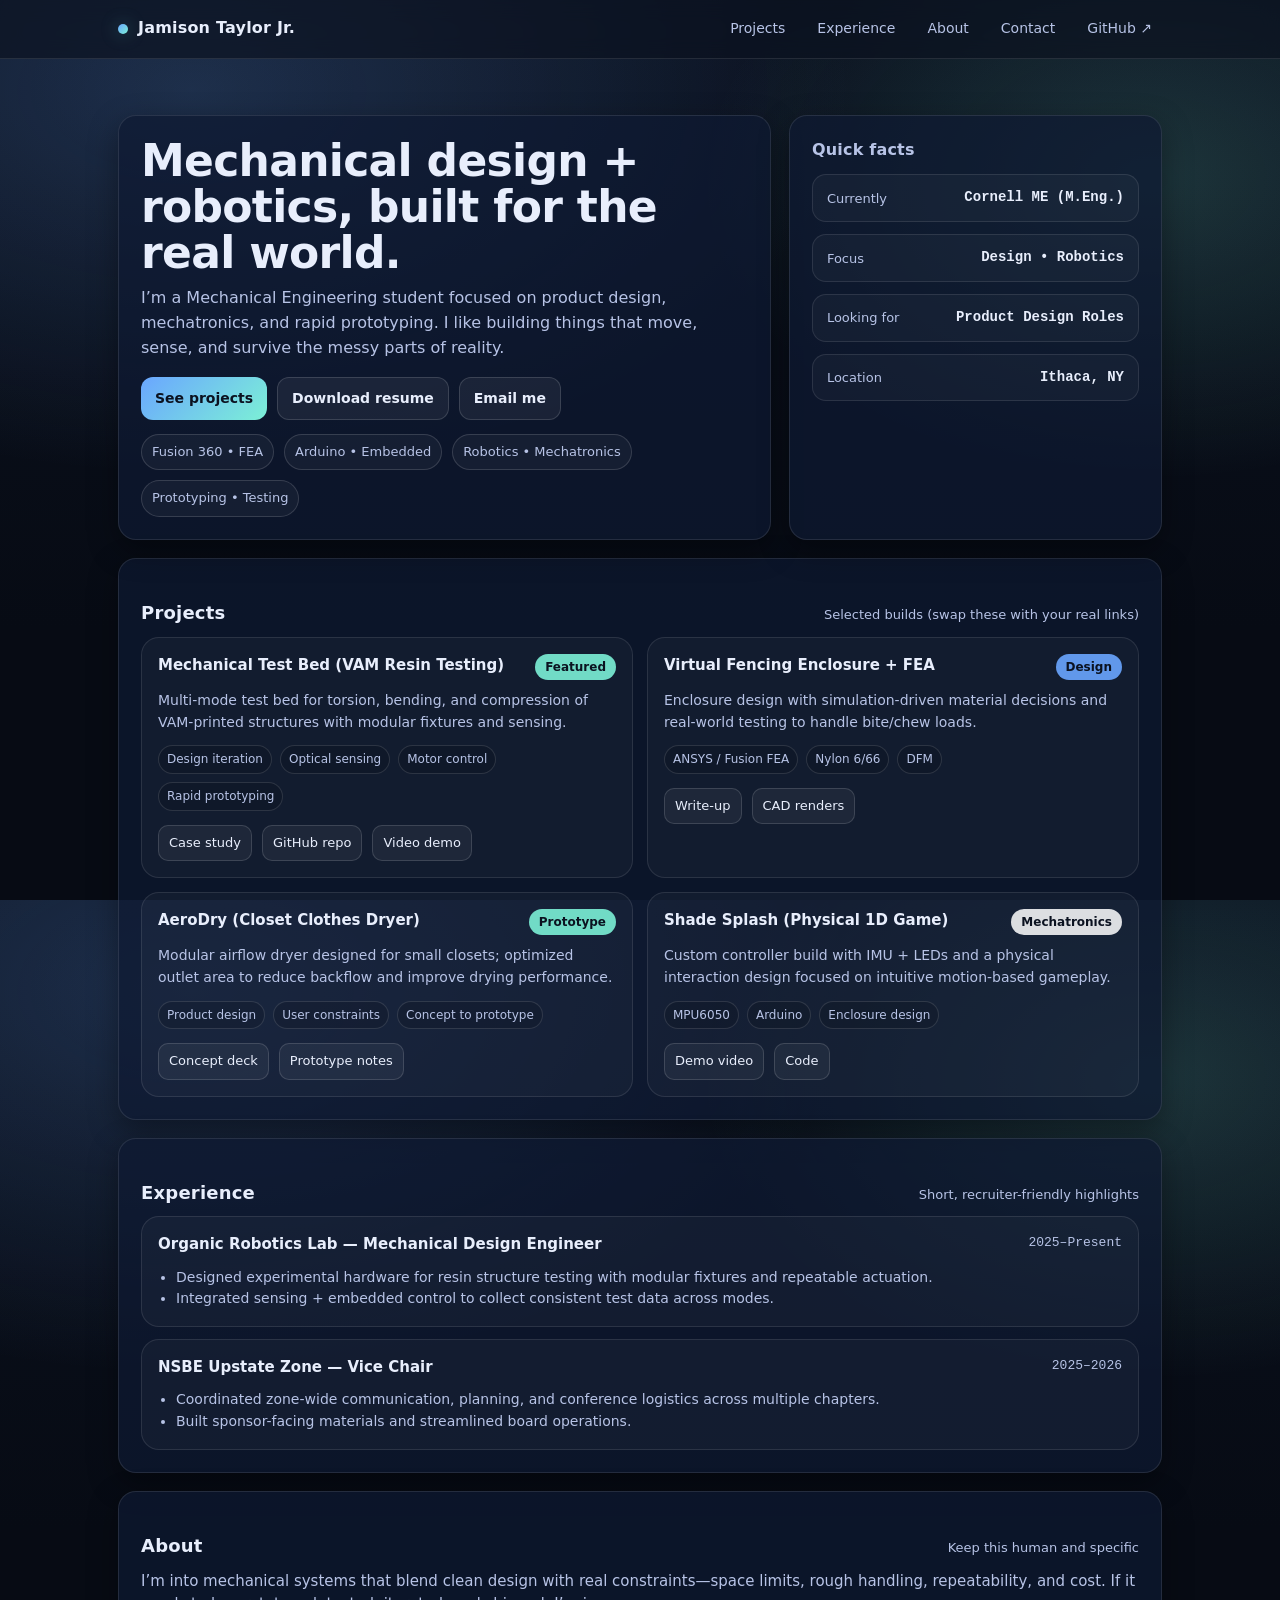
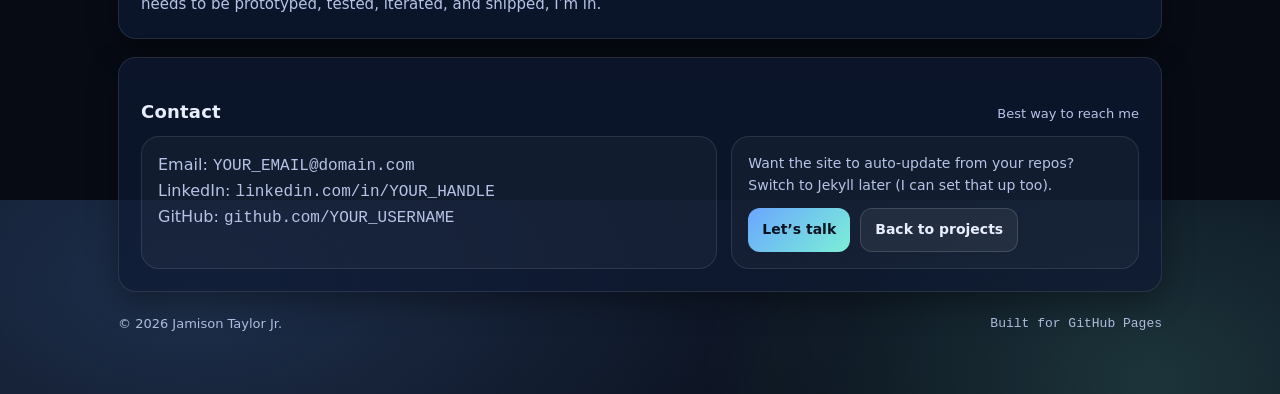
==== index.html @ b6be23b7 "Example Webpage" ====
<!doctype html>
<html lang="en">
<head>
  <meta charset="utf-8" />
  <meta name="viewport" content="width=device-width,initial-scale=1" />
  <meta name="description" content="Jamison Taylor Jr. — Mechanical Design, Robotics, Product Development" />
  <title>Jamison Taylor Jr. | Portfolio</title>

  <style>
    :root{
      --bg: #0b1220;
      --panel: #0f1a33;
      --text: #e8eefc;
      --muted: #b7c3e6;
      --line: rgba(255,255,255,.10);
      --accent: #6aa6ff;
      --accent2: #7cf0d6;
      --shadow: 0 10px 30px rgba(0,0,0,.35);
      --radius: 18px;
      --max: 1080px;
      --mono: ui-monospace, SFMono-Regular, Menlo, Monaco, Consolas, "Liberation Mono", monospace;
      --sans: ui-sans-serif, system-ui, -apple-system, Segoe UI, Roboto, Helvetica, Arial, "Apple Color Emoji","Segoe UI Emoji";
    }

    *{ box-sizing: border-box; }
    html,body{ height:100%; }
    body{
      margin:0;
      font-family: var(--sans);
      background:
        radial-gradient(1200px 700px at 15% 10%, rgba(106,166,255,.20), transparent 55%),
        radial-gradient(900px 600px at 90% 20%, rgba(124,240,214,.16), transparent 50%),
        linear-gradient(180deg, var(--bg), #070b14 70%);
      color: var(--text);
      line-height: 1.55;
    }

    a{ color: inherit; text-decoration: none; }
    a:hover{ color: var(--accent2); }

    .wrap{ max-width: var(--max); margin: 0 auto; padding: 28px 18px 60px; }

    /* Top nav */
    .nav{
      position: sticky; top: 0;
      backdrop-filter: blur(10px);
      background: rgba(11,18,32,.65);
      border-bottom: 1px solid var(--line);
      z-index: 10;
    }
    .nav-inner{
      max-width: var(--max);
      margin: 0 auto;
      padding: 12px 18px;
      display:flex;
      align-items:center;
      justify-content:space-between;
      gap: 14px;
    }
    .brand{
      display:flex; align-items:center; gap:10px;
      font-weight: 700;
      letter-spacing: .2px;
    }
    .dot{
      width:10px; height:10px; border-radius: 999px;
      background: linear-gradient(135deg, var(--accent), var(--accent2));
      box-shadow: 0 0 18px rgba(122,240,214,.35);
    }
    .links{
      display:flex; flex-wrap:wrap; gap: 12px;
      font-size: 14px;
      color: var(--muted);
    }
    .links a{ padding: 6px 10px; border-radius: 999px; }
    .links a:hover{ background: rgba(255,255,255,.06); }

    /* Hero */
    .hero{
      margin-top: 28px;
      display:grid;
      grid-template-columns: 1.4fr .8fr;
      gap: 18px;
      align-items: stretch;
    }
    @media (max-width: 900px){
      .hero{ grid-template-columns: 1fr; }
    }

    .card{
      background: rgba(15,26,51,.72);
      border: 1px solid var(--line);
      border-radius: var(--radius);
      box-shadow: var(--shadow);
      padding: 22px;
    }

    .headline{
      font-size: 44px;
      line-height: 1.05;
      margin: 0 0 10px;
      letter-spacing: -0.7px;
    }
    @media (max-width: 520px){
      .headline{ font-size: 36px; }
    }
    .sub{
      margin: 0 0 16px;
      color: var(--muted);
      font-size: 16px;
      max-width: 70ch;
    }
    .pill-row{
      display:flex; flex-wrap:wrap; gap: 10px;
      margin-top: 14px;
    }
    .pill{
      font-size: 13px;
      color: var(--muted);
      border: 1px solid rgba(255,255,255,.14);
      background: rgba(255,255,255,.04);
      padding: 7px 10px;
      border-radius: 999px;
    }
    .cta{
      display:flex; flex-wrap:wrap; gap: 10px;
      margin-top: 16px;
    }
    .btn{
      display:inline-flex; align-items:center; justify-content:center;
      gap: 10px;
      padding: 10px 14px;
      border-radius: 12px;
      border: 1px solid rgba(255,255,255,.14);
      background: rgba(255,255,255,.06);
      color: var(--text);
      font-weight: 600;
      font-size: 14px;
      transition: transform .12s ease, background .12s ease;
    }
    .btn:hover{ transform: translateY(-1px); background: rgba(255,255,255,.10); }
    .btn.primary{
      border: none;
      background: linear-gradient(135deg, var(--accent), var(--accent2));
      color: #0b1220;
    }
    .btn.primary:hover{ filter: brightness(1.02); }

    .mini{
      display:flex; flex-direction:column; gap: 12px;
    }
    .mini h3{
      margin:0;
      font-size: 16px;
      color: var(--muted);
      font-weight: 700;
      letter-spacing: .2px;
    }
    .stat{
      display:flex; justify-content:space-between; align-items:flex-end;
      padding: 12px 14px;
      border-radius: 14px;
      border: 1px solid var(--line);
      background: rgba(255,255,255,.03);
    }
    .stat .k{ color: var(--muted); font-size: 13px; }
    .stat .v{ font-family: var(--mono); font-weight: 700; font-size: 14px; }

    /* Sections */
    section{ margin-top: 18px; }
    .section-title{
      display:flex; align-items:baseline; justify-content:space-between; gap: 12px;
      margin: 18px 0 10px;
    }
    .section-title h2{
      margin:0;
      font-size: 18px;
      letter-spacing: .2px;
    }
    .section-title p{
      margin:0;
      color: var(--muted);
      font-size: 13px;
    }

    /* Project grid */
    .grid{
      display:grid;
      grid-template-columns: repeat(12, 1fr);
      gap: 14px;
    }
    .proj{ grid-column: span 6; }
    @media (max-width: 900px){ .proj{ grid-column: span 12; } }

    .proj .top{
      display:flex; justify-content:space-between; gap: 10px;
      align-items:flex-start;
    }
    .proj h3{ margin: 0; font-size: 16px; }
    .badge{
      font-size: 12px;
      color: #0b1220;
      background: rgba(124,240,214,.9);
      padding: 4px 10px;
      border-radius: 999px;
      font-weight: 700;
      white-space: nowrap;
    }
    .proj p{
      margin: 10px 0 0;
      color: var(--muted);
      font-size: 14px;
    }
    .meta{
      display:flex; flex-wrap:wrap; gap: 8px;
      margin-top: 12px;
    }
    .tag{
      font-size: 12px;
      color: var(--muted);
      border: 1px solid rgba(255,255,255,.12);
      padding: 4px 8px;
      border-radius: 999px;
      background: rgba(0,0,0,.12);
    }
    .proj .actions{
      margin-top: 14px;
      display:flex; gap: 10px; flex-wrap:wrap;
    }
    .proj .actions a{
      font-size: 13px;
      color: var(--text);
      padding: 7px 10px;
      border-radius: 10px;
      border: 1px solid rgba(255,255,255,.14);
      background: rgba(255,255,255,.05);
    }
    .proj .actions a:hover{ background: rgba(255,255,255,.10); }

    /* Experience */
    .timeline{
      display:flex; flex-direction:column; gap: 12px;
    }
    .item{
      border: 1px solid var(--line);
      background: rgba(255,255,255,.03);
      border-radius: var(--radius);
      padding: 16px;
    }
    .item .row{
      display:flex; justify-content:space-between; gap: 12px;
      flex-wrap:wrap;
    }
    .item h3{ margin:0; font-size: 15px; }
    .item .when{ color: var(--muted); font-size: 13px; font-family: var(--mono); }
    .item ul{
      margin: 10px 0 0;
      padding-left: 18px;
      color: var(--muted);
      font-size: 14px;
    }

    /* Footer */
    footer{
      margin-top: 22px;
      color: var(--muted);
      font-size: 13px;
      display:flex; justify-content:space-between; gap: 12px; flex-wrap:wrap;
      opacity: .95;
    }
    .mono{ font-family: var(--mono); }
  </style>
</head>

<body>
  <div class="nav">
    <div class="nav-inner">
      <div class="brand">
        <span class="dot" aria-hidden="true"></span>
        <span>Jamison Taylor Jr.</span>
      </div>

      <div class="links">
        <a href="#projects">Projects</a>
        <a href="#experience">Experience</a>
        <a href="#about">About</a>
        <a href="#contact">Contact</a>
        <a href="https://github.com/YOUR_USERNAME" target="_blank" rel="noreferrer">GitHub ↗</a>
      </div>
    </div>
  </div>

  <main class="wrap">
    <!-- HERO -->
    <div class="hero">
      <div class="card">
        <h1 class="headline">Mechanical design + robotics, built for the real world.</h1>
        <p class="sub">
          I’m a Mechanical Engineering student focused on product design, mechatronics, and rapid prototyping.
          I like building things that move, sense, and survive the messy parts of reality.
        </p>

        <div class="cta">
          <a class="btn primary" href="#projects">See projects</a>
          <a class="btn" href="assets/Jamison_Taylor_Resume.pdf">Download resume</a>
          <a class="btn" href="mailto:YOUR_EMAIL@domain.com">Email me</a>
        </div>

        <div class="pill-row">
          <span class="pill">Fusion 360 • FEA</span>
          <span class="pill">Arduino • Embedded</span>
          <span class="pill">Robotics • Mechatronics</span>
          <span class="pill">Prototyping • Testing</span>
        </div>
      </div>

      <aside class="card mini">
        <h3>Quick facts</h3>
        <div class="stat">
          <div class="k">Currently</div>
          <div class="v">Cornell ME (M.Eng.)</div>
        </div>
        <div class="stat">
          <div class="k">Focus</div>
          <div class="v">Design • Robotics</div>
        </div>
        <div class="stat">
          <div class="k">Looking for</div>
          <div class="v">Product Design Roles</div>
        </div>
        <div class="stat">
          <div class="k">Location</div>
          <div class="v">Ithaca, NY</div>
        </div>
      </aside>
    </div>

    <!-- PROJECTS -->
    <section id="projects" class="card">
      <div class="section-title">
        <h2>Projects</h2>
        <p>Selected builds (swap these with your real links)</p>
      </div>

      <div class="grid">
        <article class="item proj">
          <div class="top">
            <h3>Mechanical Test Bed (VAM Resin Testing)</h3>
            <span class="badge">Featured</span>
          </div>
          <p>
            Multi-mode test bed for torsion, bending, and compression of VAM-printed structures with modular fixtures and sensing.
          </p>
          <div class="meta">
            <span class="tag">Design iteration</span>
            <span class="tag">Optical sensing</span>
            <span class="tag">Motor control</span>
            <span class="tag">Rapid prototyping</span>
          </div>
          <div class="actions">
            <a href="#">Case study</a>
            <a href="#">GitHub repo</a>
            <a href="#">Video demo</a>
          </div>
        </article>

        <article class="item proj">
          <div class="top">
            <h3>Virtual Fencing Enclosure + FEA</h3>
            <span class="badge" style="background: rgba(106,166,255,.9);">Design</span>
          </div>
          <p>
            Enclosure design with simulation-driven material decisions and real-world testing to handle bite/chew loads.
          </p>
          <div class="meta">
            <span class="tag">ANSYS / Fusion FEA</span>
            <span class="tag">Nylon 6/66</span>
            <span class="tag">DFM</span>
          </div>
          <div class="actions">
            <a href="#">Write-up</a>
            <a href="#">CAD renders</a>
          </div>
        </article>

        <article class="item proj">
          <div class="top">
            <h3>AeroDry (Closet Clothes Dryer)</h3>
            <span class="badge" style="background: rgba(124,240,214,.9);">Prototype</span>
          </div>
          <p>
            Modular airflow dryer designed for small closets; optimized outlet area to reduce backflow and improve drying performance.
          </p>
          <div class="meta">
            <span class="tag">Product design</span>
            <span class="tag">User constraints</span>
            <span class="tag">Concept to prototype</span>
          </div>
          <div class="actions">
            <a href="#">Concept deck</a>
            <a href="#">Prototype notes</a>
          </div>
        </article>

        <article class="item proj">
          <div class="top">
            <h3>Shade Splash (Physical 1D Game)</h3>
            <span class="badge" style="background: rgba(255,255,255,.85);">Mechatronics</span>
          </div>
          <p>
            Custom controller build with IMU + LEDs and a physical interaction design focused on intuitive motion-based gameplay.
          </p>
          <div class="meta">
            <span class="tag">MPU6050</span>
            <span class="tag">Arduino</span>
            <span class="tag">Enclosure design</span>
          </div>
          <div class="actions">
            <a href="#">Demo video</a>
            <a href="#">Code</a>
          </div>
        </article>
      </div>
    </section>

    <!-- EXPERIENCE -->
    <section id="experience" class="card">
      <div class="section-title">
        <h2>Experience</h2>
        <p>Short, recruiter-friendly highlights</p>
      </div>

      <div class="timeline">
        <div class="item">
          <div class="row">
            <h3>Organic Robotics Lab — Mechanical Design Engineer</h3>
            <div class="when">2025–Present</div>
          </div>
          <ul>
            <li>Designed experimental hardware for resin structure testing with modular fixtures and repeatable actuation.</li>
            <li>Integrated sensing + embedded control to collect consistent test data across modes.</li>
          </ul>
        </div>

        <div class="item">
          <div class="row">
            <h3>NSBE Upstate Zone — Vice Chair</h3>
            <div class="when">2025–2026</div>
          </div>
          <ul>
            <li>Coordinated zone-wide communication, planning, and conference logistics across multiple chapters.</li>
            <li>Built sponsor-facing materials and streamlined board operations.</li>
          </ul>
        </div>
      </div>
    </section>

    <!-- ABOUT -->
    <section id="about" class="card">
      <div class="section-title">
        <h2>About</h2>
        <p>Keep this human and specific</p>
      </div>
      <p style="margin:0; color: var(--muted); font-size: 15px;">
        I’m into mechanical systems that blend clean design with real constraints—space limits, rough handling, repeatability,
        and cost. If it needs to be prototyped, tested, iterated, and shipped, I’m in.
      </p>
    </section>

    <!-- CONTACT -->
    <section id="contact" class="card">
      <div class="section-title">
        <h2>Contact</h2>
        <p>Best way to reach me</p>
      </div>

      <div class="grid">
        <div class="item" style="grid-column: span 7;">
          <p style="margin:0; color: var(--muted);">
            Email: <a class="mono" href="mailto:YOUR_EMAIL@domain.com">YOUR_EMAIL@domain.com</a><br/>
            LinkedIn: <a class="mono" href="https://www.linkedin.com/in/YOUR_HANDLE" target="_blank" rel="noreferrer">linkedin.com/in/YOUR_HANDLE</a><br/>
            GitHub: <a class="mono" href="https://github.com/YOUR_USERNAME" target="_blank" rel="noreferrer">github.com/YOUR_USERNAME</a>
          </p>
        </div>

        <div class="item" style="grid-column: span 5;">
          <p style="margin:0; color: var(--muted); font-size: 14px;">
            Want the site to auto-update from your repos?<br/>
            Switch to Jekyll later (I can set that up too).
          </p>
          <div class="cta" style="margin-top: 12px;">
            <a class="btn primary" href="mailto:YOUR_EMAIL@domain.com">Let’s talk</a>
            <a class="btn" href="#projects">Back to projects</a>
          </div>
        </div>
      </div>
    </section>

    <footer>
      <span>© <span id="year"></span> Jamison Taylor Jr.</span>
      <span class="mono">Built for GitHub Pages</span>
    </footer>
  </main>

  <script>
    document.getElementById("year").textContent = new Date().getFullYear();
  </script>
</body>
</html>
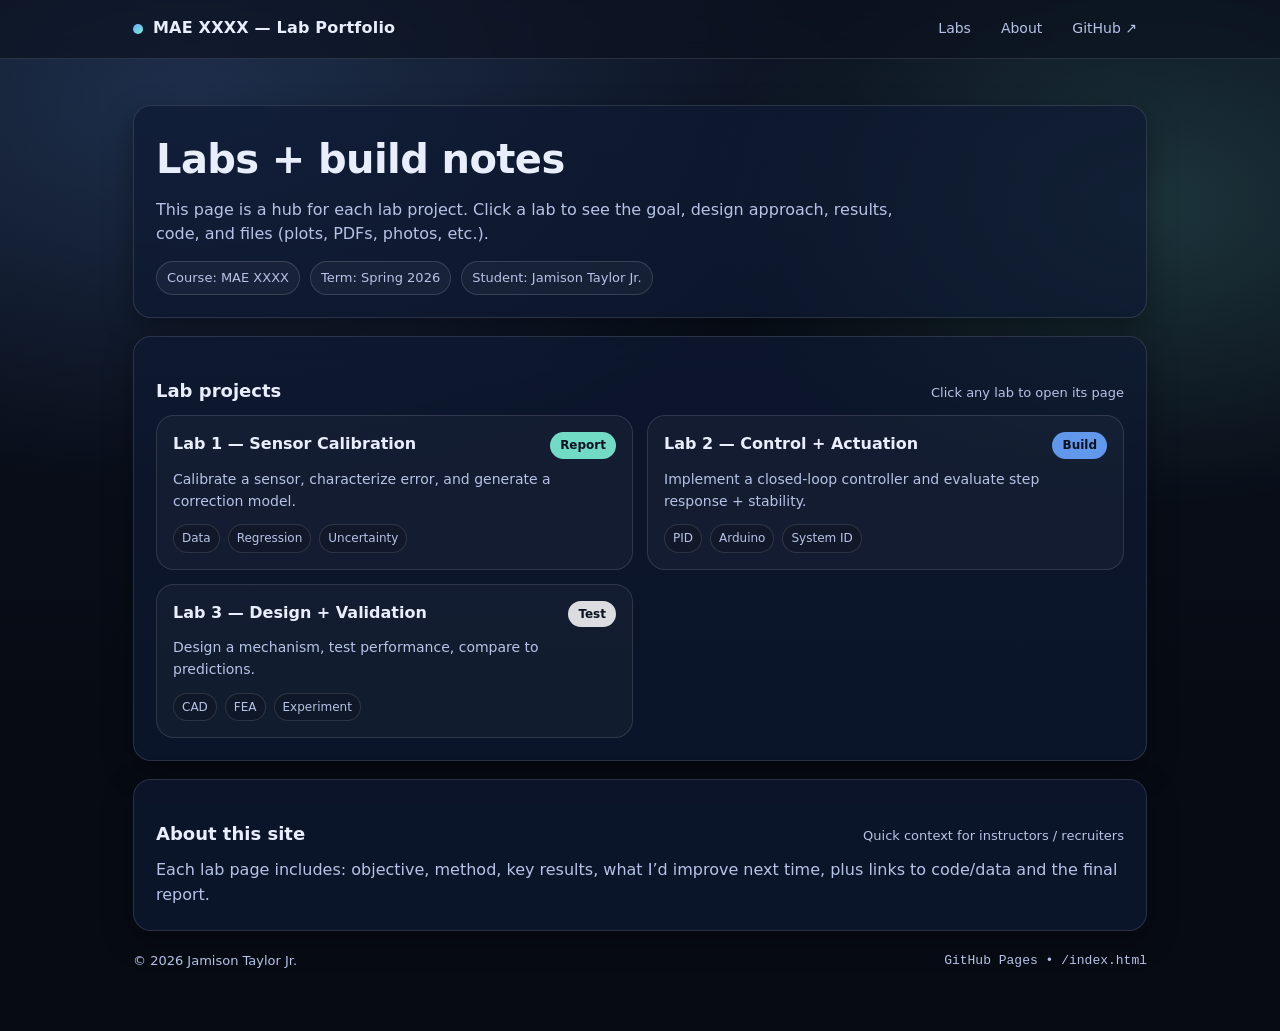
==== commit 112ad15f: "index 1" ====
--- a/index.html
+++ b/index.html
@@ -3,502 +3,215 @@
 <head>
   <meta charset="utf-8" />
   <meta name="viewport" content="width=device-width,initial-scale=1" />
-  <meta name="description" content="Jamison Taylor Jr. — Mechanical Design, Robotics, Product Development" />
-  <title>Jamison Taylor Jr. | Portfolio</title>
+  <title>MAE XXXX — Lab Portfolio</title>
+  <meta name="description" content="Course lab portfolio with clickable lab project pages." />
 
   <style>
     :root{
-      --bg: #0b1220;
-      --panel: #0f1a33;
-      --text: #e8eefc;
-      --muted: #b7c3e6;
-      --line: rgba(255,255,255,.10);
-      --accent: #6aa6ff;
-      --accent2: #7cf0d6;
-      --shadow: 0 10px 30px rgba(0,0,0,.35);
-      --radius: 18px;
-      --max: 1080px;
+      --bg:#0b1220; --panel:#0f1a33; --text:#e8eefc; --muted:#b7c3e6;
+      --line:rgba(255,255,255,.12); --accent:#6aa6ff; --accent2:#7cf0d6;
+      --shadow:0 10px 30px rgba(0,0,0,.35); --r:18px; --max:1050px;
       --mono: ui-monospace, SFMono-Regular, Menlo, Monaco, Consolas, "Liberation Mono", monospace;
-      --sans: ui-sans-serif, system-ui, -apple-system, Segoe UI, Roboto, Helvetica, Arial, "Apple Color Emoji","Segoe UI Emoji";
-    }
-
-    *{ box-sizing: border-box; }
-    html,body{ height:100%; }
+      --sans: ui-sans-serif, system-ui, -apple-system, Segoe UI, Roboto, Helvetica, Arial;
+    }
+    *{box-sizing:border-box}
     body{
-      margin:0;
-      font-family: var(--sans);
+      margin:0; font-family:var(--sans); color:var(--text); line-height:1.55;
       background:
         radial-gradient(1200px 700px at 15% 10%, rgba(106,166,255,.20), transparent 55%),
         radial-gradient(900px 600px at 90% 20%, rgba(124,240,214,.16), transparent 50%),
         linear-gradient(180deg, var(--bg), #070b14 70%);
-      color: var(--text);
-      line-height: 1.55;
-    }
-
-    a{ color: inherit; text-decoration: none; }
-    a:hover{ color: var(--accent2); }
-
-    .wrap{ max-width: var(--max); margin: 0 auto; padding: 28px 18px 60px; }
-
-    /* Top nav */
+    }
+    a{color:inherit; text-decoration:none}
+    a:hover{color:var(--accent2)}
+    .wrap{max-width:var(--max); margin:0 auto; padding:26px 18px 60px}
     .nav{
-      position: sticky; top: 0;
+      position:sticky; top:0; z-index:10;
       backdrop-filter: blur(10px);
       background: rgba(11,18,32,.65);
-      border-bottom: 1px solid var(--line);
-      z-index: 10;
+      border-bottom:1px solid var(--line);
     }
     .nav-inner{
-      max-width: var(--max);
-      margin: 0 auto;
-      padding: 12px 18px;
-      display:flex;
-      align-items:center;
-      justify-content:space-between;
-      gap: 14px;
-    }
-    .brand{
-      display:flex; align-items:center; gap:10px;
-      font-weight: 700;
-      letter-spacing: .2px;
-    }
-    .dot{
-      width:10px; height:10px; border-radius: 999px;
-      background: linear-gradient(135deg, var(--accent), var(--accent2));
-      box-shadow: 0 0 18px rgba(122,240,214,.35);
-    }
-    .links{
-      display:flex; flex-wrap:wrap; gap: 12px;
-      font-size: 14px;
-      color: var(--muted);
-    }
-    .links a{ padding: 6px 10px; border-radius: 999px; }
-    .links a:hover{ background: rgba(255,255,255,.06); }
-
-    /* Hero */
-    .hero{
-      margin-top: 28px;
-      display:grid;
-      grid-template-columns: 1.4fr .8fr;
-      gap: 18px;
-      align-items: stretch;
-    }
-    @media (max-width: 900px){
-      .hero{ grid-template-columns: 1fr; }
-    }
-
+      max-width:var(--max); margin:0 auto; padding:12px 18px;
+      display:flex; align-items:center; justify-content:space-between; gap:12px;
+    }
+    .brand{display:flex; align-items:center; gap:10px; font-weight:800; letter-spacing:.2px}
+    .dot{width:10px;height:10px;border-radius:999px;background:linear-gradient(135deg,var(--accent),var(--accent2))}
+    .links{display:flex; gap:10px; flex-wrap:wrap; font-size:14px; color:var(--muted)}
+    .links a{padding:6px 10px; border-radius:999px}
+    .links a:hover{background:rgba(255,255,255,.06)}
     .card{
       background: rgba(15,26,51,.72);
-      border: 1px solid var(--line);
-      border-radius: var(--radius);
-      box-shadow: var(--shadow);
-      padding: 22px;
-    }
-
-    .headline{
-      font-size: 44px;
-      line-height: 1.05;
-      margin: 0 0 10px;
-      letter-spacing: -0.7px;
-    }
-    @media (max-width: 520px){
-      .headline{ font-size: 36px; }
-    }
-    .sub{
-      margin: 0 0 16px;
-      color: var(--muted);
-      font-size: 16px;
-      max-width: 70ch;
-    }
-    .pill-row{
-      display:flex; flex-wrap:wrap; gap: 10px;
-      margin-top: 14px;
+      border:1px solid var(--line);
+      border-radius:var(--r);
+      box-shadow:var(--shadow);
+      padding:22px;
+    }
+    .hero{margin-top:20px}
+    h1{margin:0 0 8px; font-size:40px; letter-spacing:-.6px}
+    .sub{margin:0; color:var(--muted); max-width:75ch}
+    .meta-row{
+      margin-top:14px; display:flex; flex-wrap:wrap; gap:10px;
+      color:var(--muted); font-size:13px;
     }
     .pill{
-      font-size: 13px;
-      color: var(--muted);
-      border: 1px solid rgba(255,255,255,.14);
-      background: rgba(255,255,255,.04);
-      padding: 7px 10px;
-      border-radius: 999px;
-    }
-    .cta{
-      display:flex; flex-wrap:wrap; gap: 10px;
-      margin-top: 16px;
-    }
-    .btn{
-      display:inline-flex; align-items:center; justify-content:center;
-      gap: 10px;
-      padding: 10px 14px;
-      border-radius: 12px;
-      border: 1px solid rgba(255,255,255,.14);
-      background: rgba(255,255,255,.06);
-      color: var(--text);
-      font-weight: 600;
-      font-size: 14px;
-      transition: transform .12s ease, background .12s ease;
-    }
-    .btn:hover{ transform: translateY(-1px); background: rgba(255,255,255,.10); }
-    .btn.primary{
-      border: none;
-      background: linear-gradient(135deg, var(--accent), var(--accent2));
-      color: #0b1220;
-    }
-    .btn.primary:hover{ filter: brightness(1.02); }
-
-    .mini{
-      display:flex; flex-direction:column; gap: 12px;
-    }
-    .mini h3{
-      margin:0;
-      font-size: 16px;
-      color: var(--muted);
-      font-weight: 700;
-      letter-spacing: .2px;
-    }
-    .stat{
-      display:flex; justify-content:space-between; align-items:flex-end;
-      padding: 12px 14px;
-      border-radius: 14px;
-      border: 1px solid var(--line);
-      background: rgba(255,255,255,.03);
-    }
-    .stat .k{ color: var(--muted); font-size: 13px; }
-    .stat .v{ font-family: var(--mono); font-weight: 700; font-size: 14px; }
-
-    /* Sections */
-    section{ margin-top: 18px; }
+      border:1px solid rgba(255,255,255,.14);
+      background:rgba(255,255,255,.04);
+      padding:6px 10px; border-radius:999px;
+    }
+
     .section-title{
-      display:flex; align-items:baseline; justify-content:space-between; gap: 12px;
-      margin: 18px 0 10px;
-    }
-    .section-title h2{
-      margin:0;
-      font-size: 18px;
-      letter-spacing: .2px;
-    }
-    .section-title p{
-      margin:0;
-      color: var(--muted);
-      font-size: 13px;
-    }
-
-    /* Project grid */
+      display:flex; align-items:baseline; justify-content:space-between; gap:10px;
+      margin:18px 0 10px;
+    }
+    .section-title h2{margin:0; font-size:18px}
+    .section-title p{margin:0; color:var(--muted); font-size:13px}
+
     .grid{
       display:grid;
       grid-template-columns: repeat(12, 1fr);
-      gap: 14px;
-    }
-    .proj{ grid-column: span 6; }
-    @media (max-width: 900px){ .proj{ grid-column: span 12; } }
-
-    .proj .top{
-      display:flex; justify-content:space-between; gap: 10px;
-      align-items:flex-start;
-    }
-    .proj h3{ margin: 0; font-size: 16px; }
+      gap:14px;
+    }
+    .lab{grid-column: span 6;}
+    @media (max-width: 900px){ .lab{grid-column: span 12;} }
+
+    .lab a{
+      display:block;
+      border:1px solid var(--line);
+      background: rgba(255,255,255,.03);
+      border-radius: var(--r);
+      padding:16px;
+      transition: transform .12s ease, background .12s ease;
+      height:100%;
+    }
+    .lab a:hover{
+      transform: translateY(-2px);
+      background: rgba(255,255,255,.06);
+    }
+    .lab .top{
+      display:flex; justify-content:space-between; align-items:flex-start; gap:10px;
+    }
+    .lab h3{margin:0; font-size:16px}
     .badge{
-      font-size: 12px;
-      color: #0b1220;
+      font-size:12px; font-weight:800; color:#0b1220;
       background: rgba(124,240,214,.9);
-      padding: 4px 10px;
-      border-radius: 999px;
-      font-weight: 700;
-      white-space: nowrap;
-    }
-    .proj p{
-      margin: 10px 0 0;
-      color: var(--muted);
-      font-size: 14px;
-    }
-    .meta{
-      display:flex; flex-wrap:wrap; gap: 8px;
-      margin-top: 12px;
-    }
+      padding:4px 10px; border-radius:999px; white-space:nowrap;
+    }
+    .lab p{margin:10px 0 0; color:var(--muted); font-size:14px}
+    .tags{display:flex; flex-wrap:wrap; gap:8px; margin-top:12px}
     .tag{
-      font-size: 12px;
-      color: var(--muted);
-      border: 1px solid rgba(255,255,255,.12);
-      padding: 4px 8px;
-      border-radius: 999px;
+      font-size:12px; color:var(--muted);
+      border:1px solid rgba(255,255,255,.12);
+      padding:4px 8px; border-radius:999px;
       background: rgba(0,0,0,.12);
     }
-    .proj .actions{
-      margin-top: 14px;
-      display:flex; gap: 10px; flex-wrap:wrap;
-    }
-    .proj .actions a{
-      font-size: 13px;
-      color: var(--text);
-      padding: 7px 10px;
-      border-radius: 10px;
-      border: 1px solid rgba(255,255,255,.14);
-      background: rgba(255,255,255,.05);
-    }
-    .proj .actions a:hover{ background: rgba(255,255,255,.10); }
-
-    /* Experience */
-    .timeline{
-      display:flex; flex-direction:column; gap: 12px;
-    }
-    .item{
-      border: 1px solid var(--line);
-      background: rgba(255,255,255,.03);
-      border-radius: var(--radius);
-      padding: 16px;
-    }
-    .item .row{
-      display:flex; justify-content:space-between; gap: 12px;
-      flex-wrap:wrap;
-    }
-    .item h3{ margin:0; font-size: 15px; }
-    .item .when{ color: var(--muted); font-size: 13px; font-family: var(--mono); }
-    .item ul{
-      margin: 10px 0 0;
-      padding-left: 18px;
-      color: var(--muted);
-      font-size: 14px;
-    }
-
-    /* Footer */
     footer{
-      margin-top: 22px;
-      color: var(--muted);
-      font-size: 13px;
-      display:flex; justify-content:space-between; gap: 12px; flex-wrap:wrap;
-      opacity: .95;
-    }
-    .mono{ font-family: var(--mono); }
+      margin-top:20px; color:var(--muted); font-size:13px;
+      display:flex; justify-content:space-between; gap:12px; flex-wrap:wrap;
+    }
+    .mono{font-family:var(--mono)}
   </style>
 </head>
 
 <body>
   <div class="nav">
     <div class="nav-inner">
-      <div class="brand">
-        <span class="dot" aria-hidden="true"></span>
-        <span>Jamison Taylor Jr.</span>
-      </div>
-
+      <div class="brand"><span class="dot"></span><span>MAE XXXX — Lab Portfolio</span></div>
       <div class="links">
-        <a href="#projects">Projects</a>
-        <a href="#experience">Experience</a>
+        <a href="#labs">Labs</a>
         <a href="#about">About</a>
-        <a href="#contact">Contact</a>
         <a href="https://github.com/YOUR_USERNAME" target="_blank" rel="noreferrer">GitHub ↗</a>
       </div>
     </div>
   </div>
 
   <main class="wrap">
-    <!-- HERO -->
-    <div class="hero">
-      <div class="card">
-        <h1 class="headline">Mechanical design + robotics, built for the real world.</h1>
-        <p class="sub">
-          I’m a Mechanical Engineering student focused on product design, mechatronics, and rapid prototyping.
-          I like building things that move, sense, and survive the messy parts of reality.
-        </p>
-
-        <div class="cta">
-          <a class="btn primary" href="#projects">See projects</a>
-          <a class="btn" href="assets/Jamison_Taylor_Resume.pdf">Download resume</a>
-          <a class="btn" href="mailto:YOUR_EMAIL@domain.com">Email me</a>
+    <section class="card hero">
+      <h1>Labs + build notes</h1>
+      <p class="sub">
+        This page is a hub for each lab project. Click a lab to see the goal, design approach,
+        results, code, and files (plots, PDFs, photos, etc.).
+      </p>
+      <div class="meta-row">
+        <span class="pill">Course: MAE XXXX</span>
+        <span class="pill">Term: Spring 2026</span>
+        <span class="pill">Student: Jamison Taylor Jr.</span>
+      </div>
+    </section>
+
+    <section id="labs" class="card" style="margin-top:18px;">
+      <div class="section-title">
+        <h2>Lab projects</h2>
+        <p>Click any lab to open its page</p>
+      </div>
+
+      <div class="grid">
+        <!-- LAB 1 -->
+        <div class="lab">
+          <a href="labs/lab1.html">
+            <div class="top">
+              <h3>Lab 1 — Sensor Calibration</h3>
+              <span class="badge">Report</span>
+            </div>
+            <p>Calibrate a sensor, characterize error, and generate a correction model.</p>
+            <div class="tags">
+              <span class="tag">Data</span>
+              <span class="tag">Regression</span>
+              <span class="tag">Uncertainty</span>
+            </div>
+          </a>
         </div>
 
-        <div class="pill-row">
-          <span class="pill">Fusion 360 • FEA</span>
-          <span class="pill">Arduino • Embedded</span>
-          <span class="pill">Robotics • Mechatronics</span>
-          <span class="pill">Prototyping • Testing</span>
+        <!-- LAB 2 -->
+        <div class="lab">
+          <a href="labs/lab2.html">
+            <div class="top">
+              <h3>Lab 2 — Control + Actuation</h3>
+              <span class="badge" style="background:rgba(106,166,255,.9);">Build</span>
+            </div>
+            <p>Implement a closed-loop controller and evaluate step response + stability.</p>
+            <div class="tags">
+              <span class="tag">PID</span>
+              <span class="tag">Arduino</span>
+              <span class="tag">System ID</span>
+            </div>
+          </a>
         </div>
-      </div>
-
-      <aside class="card mini">
-        <h3>Quick facts</h3>
-        <div class="stat">
-          <div class="k">Currently</div>
-          <div class="v">Cornell ME (M.Eng.)</div>
+
+        <!-- LAB 3 -->
+        <div class="lab">
+          <a href="labs/lab3.html">
+            <div class="top">
+              <h3>Lab 3 — Design + Validation</h3>
+              <span class="badge" style="background:rgba(255,255,255,.85);">Test</span>
+            </div>
+            <p>Design a mechanism, test performance, compare to predictions.</p>
+            <div class="tags">
+              <span class="tag">CAD</span>
+              <span class="tag">FEA</span>
+              <span class="tag">Experiment</span>
+            </div>
+          </a>
         </div>
-        <div class="stat">
-          <div class="k">Focus</div>
-          <div class="v">Design • Robotics</div>
-        </div>
-        <div class="stat">
-          <div class="k">Looking for</div>
-          <div class="v">Product Design Roles</div>
-        </div>
-        <div class="stat">
-          <div class="k">Location</div>
-          <div class="v">Ithaca, NY</div>
-        </div>
-      </aside>
-    </div>
-
-    <!-- PROJECTS -->
-    <section id="projects" class="card">
+
+        <!-- ADD MORE LABS: copy one of the blocks above -->
+      </div>
+    </section>
+
+    <section id="about" class="card" style="margin-top:18px;">
       <div class="section-title">
-        <h2>Projects</h2>
-        <p>Selected builds (swap these with your real links)</p>
-      </div>
-
-      <div class="grid">
-        <article class="item proj">
-          <div class="top">
-            <h3>Mechanical Test Bed (VAM Resin Testing)</h3>
-            <span class="badge">Featured</span>
-          </div>
-          <p>
-            Multi-mode test bed for torsion, bending, and compression of VAM-printed structures with modular fixtures and sensing.
-          </p>
-          <div class="meta">
-            <span class="tag">Design iteration</span>
-            <span class="tag">Optical sensing</span>
-            <span class="tag">Motor control</span>
-            <span class="tag">Rapid prototyping</span>
-          </div>
-          <div class="actions">
-            <a href="#">Case study</a>
-            <a href="#">GitHub repo</a>
-            <a href="#">Video demo</a>
-          </div>
-        </article>
-
-        <article class="item proj">
-          <div class="top">
-            <h3>Virtual Fencing Enclosure + FEA</h3>
-            <span class="badge" style="background: rgba(106,166,255,.9);">Design</span>
-          </div>
-          <p>
-            Enclosure design with simulation-driven material decisions and real-world testing to handle bite/chew loads.
-          </p>
-          <div class="meta">
-            <span class="tag">ANSYS / Fusion FEA</span>
-            <span class="tag">Nylon 6/66</span>
-            <span class="tag">DFM</span>
-          </div>
-          <div class="actions">
-            <a href="#">Write-up</a>
-            <a href="#">CAD renders</a>
-          </div>
-        </article>
-
-        <article class="item proj">
-          <div class="top">
-            <h3>AeroDry (Closet Clothes Dryer)</h3>
-            <span class="badge" style="background: rgba(124,240,214,.9);">Prototype</span>
-          </div>
-          <p>
-            Modular airflow dryer designed for small closets; optimized outlet area to reduce backflow and improve drying performance.
-          </p>
-          <div class="meta">
-            <span class="tag">Product design</span>
-            <span class="tag">User constraints</span>
-            <span class="tag">Concept to prototype</span>
-          </div>
-          <div class="actions">
-            <a href="#">Concept deck</a>
-            <a href="#">Prototype notes</a>
-          </div>
-        </article>
-
-        <article class="item proj">
-          <div class="top">
-            <h3>Shade Splash (Physical 1D Game)</h3>
-            <span class="badge" style="background: rgba(255,255,255,.85);">Mechatronics</span>
-          </div>
-          <p>
-            Custom controller build with IMU + LEDs and a physical interaction design focused on intuitive motion-based gameplay.
-          </p>
-          <div class="meta">
-            <span class="tag">MPU6050</span>
-            <span class="tag">Arduino</span>
-            <span class="tag">Enclosure design</span>
-          </div>
-          <div class="actions">
-            <a href="#">Demo video</a>
-            <a href="#">Code</a>
-          </div>
-        </article>
-      </div>
-    </section>
-
-    <!-- EXPERIENCE -->
-    <section id="experience" class="card">
-      <div class="section-title">
-        <h2>Experience</h2>
-        <p>Short, recruiter-friendly highlights</p>
-      </div>
-
-      <div class="timeline">
-        <div class="item">
-          <div class="row">
-            <h3>Organic Robotics Lab — Mechanical Design Engineer</h3>
-            <div class="when">2025–Present</div>
-          </div>
-          <ul>
-            <li>Designed experimental hardware for resin structure testing with modular fixtures and repeatable actuation.</li>
-            <li>Integrated sensing + embedded control to collect consistent test data across modes.</li>
-          </ul>
-        </div>
-
-        <div class="item">
-          <div class="row">
-            <h3>NSBE Upstate Zone — Vice Chair</h3>
-            <div class="when">2025–2026</div>
-          </div>
-          <ul>
-            <li>Coordinated zone-wide communication, planning, and conference logistics across multiple chapters.</li>
-            <li>Built sponsor-facing materials and streamlined board operations.</li>
-          </ul>
-        </div>
-      </div>
-    </section>
-
-    <!-- ABOUT -->
-    <section id="about" class="card">
-      <div class="section-title">
-        <h2>About</h2>
-        <p>Keep this human and specific</p>
-      </div>
-      <p style="margin:0; color: var(--muted); font-size: 15px;">
-        I’m into mechanical systems that blend clean design with real constraints—space limits, rough handling, repeatability,
-        and cost. If it needs to be prototyped, tested, iterated, and shipped, I’m in.
+        <h2>About this site</h2>
+        <p>Quick context for instructors / recruiters</p>
+      </div>
+      <p style="margin:0; color:var(--muted);">
+        Each lab page includes: objective, method, key results, what I’d improve next time,
+        plus links to code/data and the final report.
       </p>
     </section>
 
-    <!-- CONTACT -->
-    <section id="contact" class="card">
-      <div class="section-title">
-        <h2>Contact</h2>
-        <p>Best way to reach me</p>
-      </div>
-
-      <div class="grid">
-        <div class="item" style="grid-column: span 7;">
-          <p style="margin:0; color: var(--muted);">
-            Email: <a class="mono" href="mailto:YOUR_EMAIL@domain.com">YOUR_EMAIL@domain.com</a><br/>
-            LinkedIn: <a class="mono" href="https://www.linkedin.com/in/YOUR_HANDLE" target="_blank" rel="noreferrer">linkedin.com/in/YOUR_HANDLE</a><br/>
-            GitHub: <a class="mono" href="https://github.com/YOUR_USERNAME" target="_blank" rel="noreferrer">github.com/YOUR_USERNAME</a>
-          </p>
-        </div>
-
-        <div class="item" style="grid-column: span 5;">
-          <p style="margin:0; color: var(--muted); font-size: 14px;">
-            Want the site to auto-update from your repos?<br/>
-            Switch to Jekyll later (I can set that up too).
-          </p>
-          <div class="cta" style="margin-top: 12px;">
-            <a class="btn primary" href="mailto:YOUR_EMAIL@domain.com">Let’s talk</a>
-            <a class="btn" href="#projects">Back to projects</a>
-          </div>
-        </div>
-      </div>
-    </section>
-
     <footer>
       <span>© <span id="year"></span> Jamison Taylor Jr.</span>
-      <span class="mono">Built for GitHub Pages</span>
+      <span class="mono">GitHub Pages • /index.html</span>
     </footer>
   </main>
 
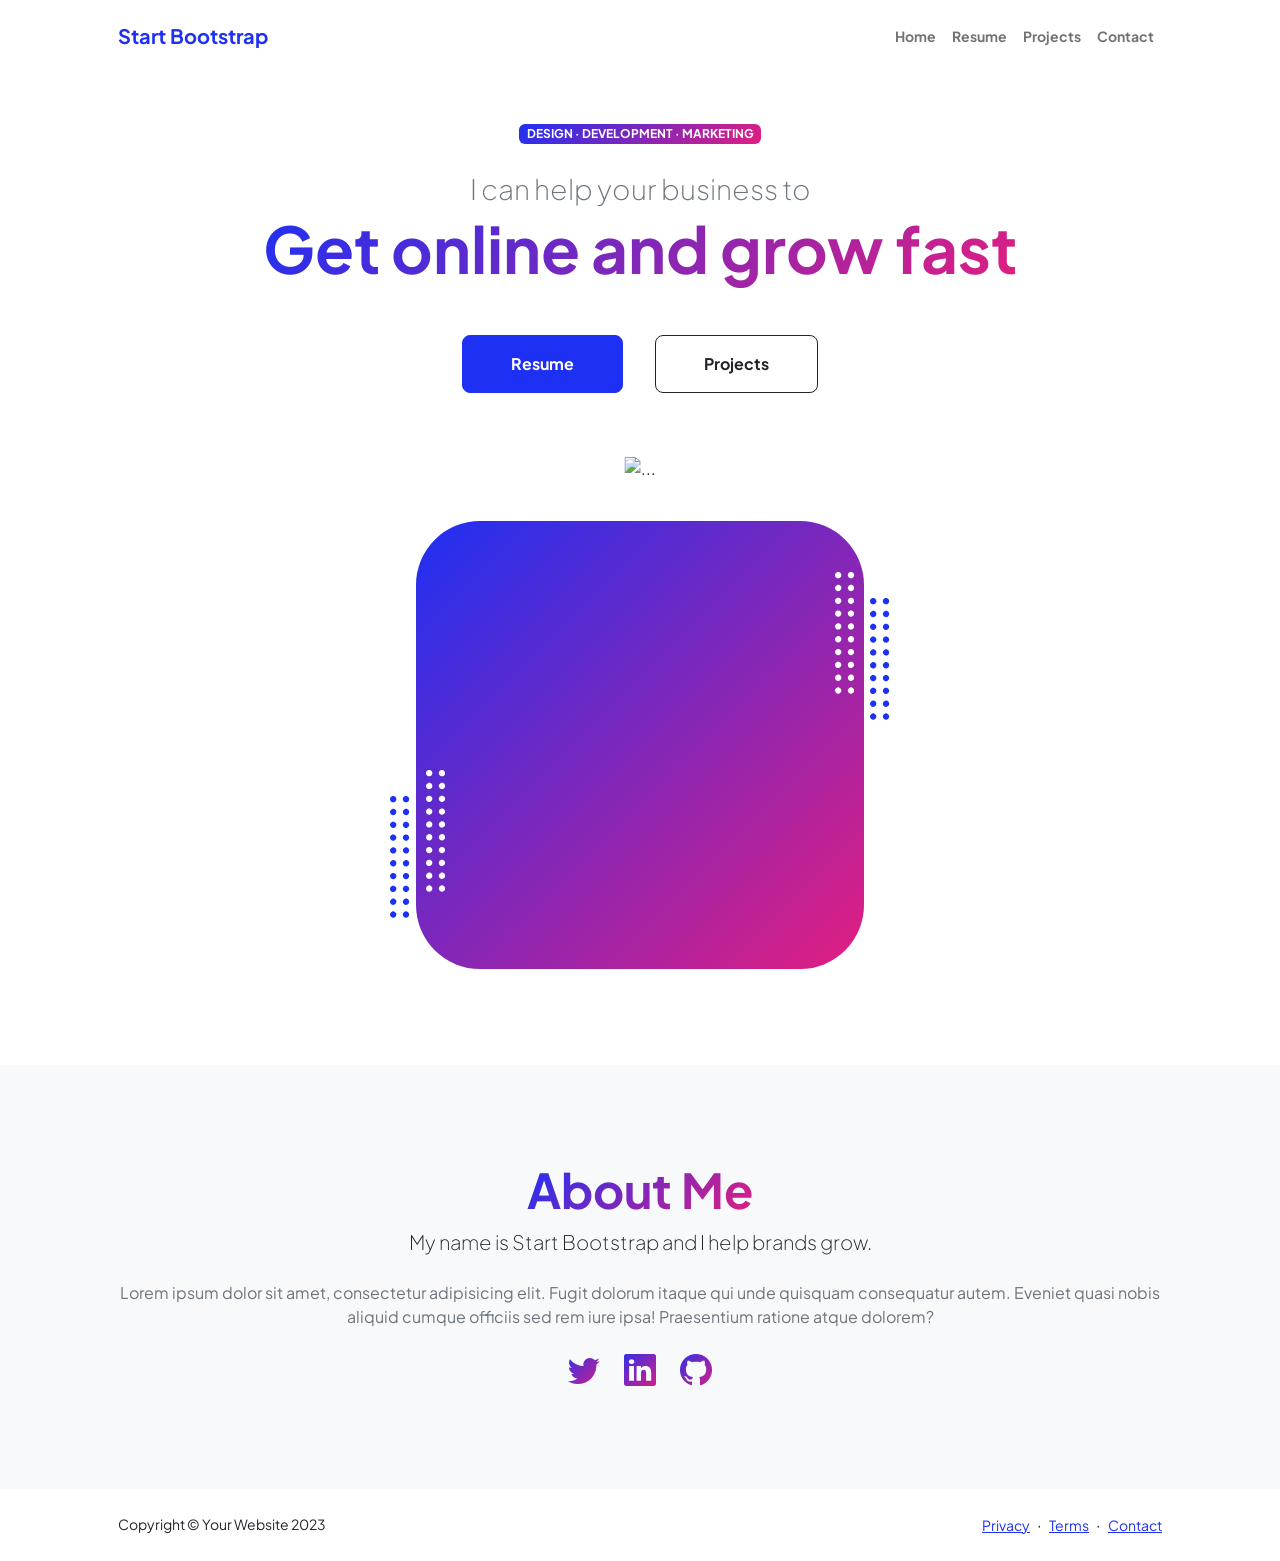
==== commit f042dae8: "bootstrap 1" ====
--- a/index.html
+++ b/index.html
@@ -1,222 +1,218 @@
-<!doctype html>
+<!DOCTYPE html>
 <html lang="en">
-<head>
-  <meta charset="utf-8" />
-  <meta name="viewport" content="width=device-width,initial-scale=1" />
-  <title>MAE XXXX — Lab Portfolio</title>
-  <meta name="description" content="Course lab portfolio with clickable lab project pages." />
-
-  <style>
-    :root{
-      --bg:#0b1220; --panel:#0f1a33; --text:#e8eefc; --muted:#b7c3e6;
-      --line:rgba(255,255,255,.12); --accent:#6aa6ff; --accent2:#7cf0d6;
-      --shadow:0 10px 30px rgba(0,0,0,.35); --r:18px; --max:1050px;
-      --mono: ui-monospace, SFMono-Regular, Menlo, Monaco, Consolas, "Liberation Mono", monospace;
-      --sans: ui-sans-serif, system-ui, -apple-system, Segoe UI, Roboto, Helvetica, Arial;
-    }
-    *{box-sizing:border-box}
-    body{
-      margin:0; font-family:var(--sans); color:var(--text); line-height:1.55;
-      background:
-        radial-gradient(1200px 700px at 15% 10%, rgba(106,166,255,.20), transparent 55%),
-        radial-gradient(900px 600px at 90% 20%, rgba(124,240,214,.16), transparent 50%),
-        linear-gradient(180deg, var(--bg), #070b14 70%);
-    }
-    a{color:inherit; text-decoration:none}
-    a:hover{color:var(--accent2)}
-    .wrap{max-width:var(--max); margin:0 auto; padding:26px 18px 60px}
-    .nav{
-      position:sticky; top:0; z-index:10;
-      backdrop-filter: blur(10px);
-      background: rgba(11,18,32,.65);
-      border-bottom:1px solid var(--line);
-    }
-    .nav-inner{
-      max-width:var(--max); margin:0 auto; padding:12px 18px;
-      display:flex; align-items:center; justify-content:space-between; gap:12px;
-    }
-    .brand{display:flex; align-items:center; gap:10px; font-weight:800; letter-spacing:.2px}
-    .dot{width:10px;height:10px;border-radius:999px;background:linear-gradient(135deg,var(--accent),var(--accent2))}
-    .links{display:flex; gap:10px; flex-wrap:wrap; font-size:14px; color:var(--muted)}
-    .links a{padding:6px 10px; border-radius:999px}
-    .links a:hover{background:rgba(255,255,255,.06)}
-    .card{
-      background: rgba(15,26,51,.72);
-      border:1px solid var(--line);
-      border-radius:var(--r);
-      box-shadow:var(--shadow);
-      padding:22px;
-    }
-    .hero{margin-top:20px}
-    h1{margin:0 0 8px; font-size:40px; letter-spacing:-.6px}
-    .sub{margin:0; color:var(--muted); max-width:75ch}
-    .meta-row{
-      margin-top:14px; display:flex; flex-wrap:wrap; gap:10px;
-      color:var(--muted); font-size:13px;
-    }
-    .pill{
-      border:1px solid rgba(255,255,255,.14);
-      background:rgba(255,255,255,.04);
-      padding:6px 10px; border-radius:999px;
-    }
-
-    .section-title{
-      display:flex; align-items:baseline; justify-content:space-between; gap:10px;
-      margin:18px 0 10px;
-    }
-    .section-title h2{margin:0; font-size:18px}
-    .section-title p{margin:0; color:var(--muted); font-size:13px}
-
-    .grid{
-      display:grid;
-      grid-template-columns: repeat(12, 1fr);
-      gap:14px;
-    }
-    .lab{grid-column: span 6;}
-    @media (max-width: 900px){ .lab{grid-column: span 12;} }
-
-    .lab a{
-      display:block;
-      border:1px solid var(--line);
-      background: rgba(255,255,255,.03);
-      border-radius: var(--r);
-      padding:16px;
-      transition: transform .12s ease, background .12s ease;
-      height:100%;
-    }
-    .lab a:hover{
-      transform: translateY(-2px);
-      background: rgba(255,255,255,.06);
-    }
-    .lab .top{
-      display:flex; justify-content:space-between; align-items:flex-start; gap:10px;
-    }
-    .lab h3{margin:0; font-size:16px}
-    .badge{
-      font-size:12px; font-weight:800; color:#0b1220;
-      background: rgba(124,240,214,.9);
-      padding:4px 10px; border-radius:999px; white-space:nowrap;
-    }
-    .lab p{margin:10px 0 0; color:var(--muted); font-size:14px}
-    .tags{display:flex; flex-wrap:wrap; gap:8px; margin-top:12px}
-    .tag{
-      font-size:12px; color:var(--muted);
-      border:1px solid rgba(255,255,255,.12);
-      padding:4px 8px; border-radius:999px;
-      background: rgba(0,0,0,.12);
-    }
-    footer{
-      margin-top:20px; color:var(--muted); font-size:13px;
-      display:flex; justify-content:space-between; gap:12px; flex-wrap:wrap;
-    }
-    .mono{font-family:var(--mono)}
-  </style>
-</head>
-
-<body>
-  <div class="nav">
-    <div class="nav-inner">
-      <div class="brand"><span class="dot"></span><span>MAE XXXX — Lab Portfolio</span></div>
-      <div class="links">
-        <a href="#labs">Labs</a>
-        <a href="#about">About</a>
-        <a href="https://github.com/YOUR_USERNAME" target="_blank" rel="noreferrer">GitHub ↗</a>
-      </div>
-    </div>
-  </div>
-
-  <main class="wrap">
-    <section class="card hero">
-      <h1>Labs + build notes</h1>
-      <p class="sub">
-        This page is a hub for each lab project. Click a lab to see the goal, design approach,
-        results, code, and files (plots, PDFs, photos, etc.).
-      </p>
-      <div class="meta-row">
-        <span class="pill">Course: MAE XXXX</span>
-        <span class="pill">Term: Spring 2026</span>
-        <span class="pill">Student: Jamison Taylor Jr.</span>
-      </div>
-    </section>
-
-    <section id="labs" class="card" style="margin-top:18px;">
-      <div class="section-title">
-        <h2>Lab projects</h2>
-        <p>Click any lab to open its page</p>
-      </div>
-
-      <div class="grid">
-        <!-- LAB 1 -->
-        <div class="lab">
-          <a href="labs/lab1.html">
-            <div class="top">
-              <h3>Lab 1 — Sensor Calibration</h3>
-              <span class="badge">Report</span>
+    <head>
+        <meta charset="utf-8" />
+        <meta name="viewport" content="width=device-width, initial-scale=1, shrink-to-fit=no" />
+        <meta name="description" content="" />
+        <meta name="author" content="" />
+        <title>Personal - Start Bootstrap Theme</title>
+        <!-- Favicon-->
+        <link rel="icon" type="image/x-icon" href="assets/favicon.ico" />
+        <!-- Custom Google font-->
+        <link rel="preconnect" href="https://fonts.googleapis.com" />
+        <link rel="preconnect" href="https://fonts.gstatic.com" crossorigin />
+        <link href="https://fonts.googleapis.com/css2?family=Plus+Jakarta+Sans:wght@100;200;300;400;500;600;700;800;900&amp;display=swap" rel="stylesheet" />
+        <!-- Bootstrap icons-->
+        <link href="https://cdn.jsdelivr.net/npm/bootstrap-icons@1.8.1/font/bootstrap-icons.css" rel="stylesheet" />
+        <!-- Core theme CSS (includes Bootstrap)-->
+        <link href="css/styles.css" rel="stylesheet" />
+    </head>
+    <body class="d-flex flex-column h-100">
+        <main class="flex-shrink-0">
+            <!-- Navigation-->
+            <nav class="navbar navbar-expand-lg navbar-light bg-white py-3">
+                <div class="container px-5">
+                    <a class="navbar-brand" href="index.html"><span class="fw-bolder text-primary">Start Bootstrap</span></a>
+                    <button class="navbar-toggler" type="button" data-bs-toggle="collapse" data-bs-target="#navbarSupportedContent" aria-controls="navbarSupportedContent" aria-expanded="false" aria-label="Toggle navigation"><span class="navbar-toggler-icon"></span></button>
+                    <div class="collapse navbar-collapse" id="navbarSupportedContent">
+                        <ul class="navbar-nav ms-auto mb-2 mb-lg-0 small fw-bolder">
+                            <li class="nav-item"><a class="nav-link" href="index.html">Home</a></li>
+                            <li class="nav-item"><a class="nav-link" href="resume.html">Resume</a></li>
+                            <li class="nav-item"><a class="nav-link" href="projects.html">Projects</a></li>
+                            <li class="nav-item"><a class="nav-link" href="contact.html">Contact</a></li>
+                        </ul>
+                    </div>
+                </div>
+            </nav>
+            <!-- Header-->
+            <header class="py-5">
+                <div class="container px-5 pb-5">
+                    <div class="row gx-5 align-items-center">
+                        <div class="col-xxl-5">
+                            <!-- Header text content-->
+                            <div class="text-center text-xxl-start">
+                                <div class="badge bg-gradient-primary-to-secondary text-white mb-4"><div class="text-uppercase">Design &middot; Development &middot; Marketing</div></div>
+                                <div class="fs-3 fw-light text-muted">I can help your business to</div>
+                                <h1 class="display-3 fw-bolder mb-5"><span class="text-gradient d-inline">Get online and grow fast</span></h1>
+                                <div class="d-grid gap-3 d-sm-flex justify-content-sm-center justify-content-xxl-start mb-3">
+                                    <a class="btn btn-primary btn-lg px-5 py-3 me-sm-3 fs-6 fw-bolder" href="resume.html">Resume</a>
+                                    <a class="btn btn-outline-dark btn-lg px-5 py-3 fs-6 fw-bolder" href="projects.html">Projects</a>
+                                </div>
+                            </div>
+                        </div>
+                        <div class="col-xxl-7">
+                            <!-- Header profile picture-->
+                            <div class="d-flex justify-content-center mt-5 mt-xxl-0">
+                                <div class="profile bg-gradient-primary-to-secondary">
+                                    <!-- TIP: For best results, use a photo with a transparent background like the demo example below-->
+                                    <!-- Watch a tutorial on how to do this on YouTube (link)-->
+                                    <img class="profile-img" src="assets/profile.png" alt="..." />
+                                    <div class="dots-1">
+                                        <!-- SVG Dots-->
+                                        <svg version="1.1" xmlns="http://www.w3.org/2000/svg" xmlns:xlink="http://www.w3.org/1999/xlink" x="0px" y="0px" viewBox="0 0 191.6 1215.4" style="enable-background: new 0 0 191.6 1215.4" xml:space="preserve">
+                                            <g transform="translate(0.000000,1280.000000) scale(0.100000,-0.100000)">
+                                                <path d="M227.7,12788.6c-105-35-200-141-222-248c-43-206,163-412,369-369c155,32,275,190,260,339c-11,105-90,213-190,262        C383.7,12801.6,289.7,12808.6,227.7,12788.6z"></path>
+                                                <path d="M1507.7,12788.6c-151-50-253-216-222-362c25-119,136-230,254-255c194-41,395,142,375,339c-11,105-90,213-190,262        C1663.7,12801.6,1569.7,12808.6,1507.7,12788.6z"></path>
+                                                <path d="M227.7,11508.6c-105-35-200-141-222-248c-43-206,163-412,369-369c155,32,275,190,260,339c-11,105-90,213-190,262        C383.7,11521.6,289.7,11528.6,227.7,11508.6z"></path>
+                                                <path d="M1507.7,11508.6c-151-50-253-216-222-362c25-119,136-230,254-255c194-41,395,142,375,339c-11,105-90,213-190,262        C1663.7,11521.6,1569.7,11528.6,1507.7,11508.6z"></path>
+                                                <path d="M227.7,10228.6c-105-35-200-141-222-248c-43-206,163-412,369-369c155,32,275,190,260,339c-11,105-90,213-190,262        C383.7,10241.6,289.7,10248.6,227.7,10228.6z"></path>
+                                                <path d="M1507.7,10228.6c-105-35-200-141-222-248c-43-206,163-412,369-369c155,32,275,190,260,339c-11,105-90,213-190,262        C1663.7,10241.6,1569.7,10248.6,1507.7,10228.6z"></path>
+                                                <path d="M227.7,8948.6c-105-35-200-141-222-248c-43-206,163-412,369-369c155,32,275,190,260,339c-11,105-90,213-190,262        C383.7,8961.6,289.7,8968.6,227.7,8948.6z"></path>
+                                                <path d="M1507.7,8948.6c-105-35-200-141-222-248c-43-206,163-412,369-369c155,32,275,190,260,339c-11,105-90,213-190,262        C1663.7,8961.6,1569.7,8968.6,1507.7,8948.6z"></path>
+                                                <path d="M227.7,7668.6c-105-35-200-141-222-248c-43-206,163-412,369-369c155,32,275,190,260,339c-11,105-90,213-190,262        C383.7,7681.6,289.7,7688.6,227.7,7668.6z"></path>
+                                                <path d="M1507.7,7668.6c-105-35-200-141-222-248c-43-206,163-412,369-369c155,32,275,190,260,339c-11,105-90,213-190,262        C1663.7,7681.6,1569.7,7688.6,1507.7,7668.6z"></path>
+                                                <path d="M227.7,6388.6c-105-35-200-141-222-248c-43-206,163-412,369-369c155,32,275,190,260,339c-11,105-90,213-190,262        C383.7,6401.6,289.7,6408.6,227.7,6388.6z"></path>
+                                                <path d="M1507.7,6388.6c-105-35-200-141-222-248c-43-206,163-412,369-369c155,32,275,190,260,339c-11,105-90,213-190,262        C1663.7,6401.6,1569.7,6408.6,1507.7,6388.6z"></path>
+                                                <path d="M227.7,5108.6c-105-35-200-141-222-248c-43-206,163-412,369-369c155,32,275,190,260,339c-11,105-90,213-190,262        C383.7,5121.6,289.7,5128.6,227.7,5108.6z"></path>
+                                                <path d="M1507.7,5108.6c-105-35-200-141-222-248c-43-206,163-412,369-369c155,32,275,190,260,339c-11,105-90,213-190,262        C1663.7,5121.6,1569.7,5128.6,1507.7,5108.6z"></path>
+                                                <path d="M227.7,3828.6c-105-35-200-141-222-248c-43-206,163-412,369-369c155,32,275,190,260,339c-11,105-90,213-190,262        C383.7,3841.6,289.7,3848.6,227.7,3828.6z"></path>
+                                                <path d="M1507.7,3828.6c-105-35-200-141-222-248c-43-206,163-412,369-369c155,32,275,190,260,339c-11,105-90,213-190,262        C1663.7,3841.6,1569.7,3848.6,1507.7,3828.6z"></path>
+                                                <path d="M227.7,2548.6c-105-35-200-141-222-248c-43-206,163-412,369-369c155,32,275,190,260,339c-11,105-90,213-190,262        C383.7,2561.6,289.7,2568.6,227.7,2548.6z"></path>
+                                                <path d="M1507.7,2548.6c-105-35-200-141-222-248c-43-206,163-412,369-369c155,32,275,190,260,339c-11,105-90,213-190,262        C1663.7,2561.6,1569.7,2568.6,1507.7,2548.6z"></path>
+                                                <path d="M227.7,1268.6c-105-35-200-141-222-248c-43-206,163-412,369-369c155,32,275,190,260,339c-11,105-90,213-190,262        C383.7,1281.6,289.7,1288.6,227.7,1268.6z"></path>
+                                                <path d="M1507.7,1268.6c-105-35-200-141-222-248c-43-206,163-412,369-369c155,32,275,190,260,339c-11,105-90,213-190,262        C1663.7,1281.6,1569.7,1288.6,1507.7,1268.6z"></path>
+                                            </g>
+                                        </svg>
+                                        <!-- END of SVG dots-->
+                                    </div>
+                                    <div class="dots-2">
+                                        <!-- SVG Dots-->
+                                        <svg version="1.1" xmlns="http://www.w3.org/2000/svg" xmlns:xlink="http://www.w3.org/1999/xlink" x="0px" y="0px" viewBox="0 0 191.6 1215.4" style="enable-background: new 0 0 191.6 1215.4" xml:space="preserve">
+                                            <g transform="translate(0.000000,1280.000000) scale(0.100000,-0.100000)">
+                                                <path d="M227.7,12788.6c-105-35-200-141-222-248c-43-206,163-412,369-369c155,32,275,190,260,339c-11,105-90,213-190,262        C383.7,12801.6,289.7,12808.6,227.7,12788.6z"></path>
+                                                <path d="M1507.7,12788.6c-151-50-253-216-222-362c25-119,136-230,254-255c194-41,395,142,375,339c-11,105-90,213-190,262        C1663.7,12801.6,1569.7,12808.6,1507.7,12788.6z"></path>
+                                                <path d="M227.7,11508.6c-105-35-200-141-222-248c-43-206,163-412,369-369c155,32,275,190,260,339c-11,105-90,213-190,262        C383.7,11521.6,289.7,11528.6,227.7,11508.6z"></path>
+                                                <path d="M1507.7,11508.6c-151-50-253-216-222-362c25-119,136-230,254-255c194-41,395,142,375,339c-11,105-90,213-190,262        C1663.7,11521.6,1569.7,11528.6,1507.7,11508.6z"></path>
+                                                <path d="M227.7,10228.6c-105-35-200-141-222-248c-43-206,163-412,369-369c155,32,275,190,260,339c-11,105-90,213-190,262        C383.7,10241.6,289.7,10248.6,227.7,10228.6z"></path>
+                                                <path d="M1507.7,10228.6c-105-35-200-141-222-248c-43-206,163-412,369-369c155,32,275,190,260,339c-11,105-90,213-190,262        C1663.7,10241.6,1569.7,10248.6,1507.7,10228.6z"></path>
+                                                <path d="M227.7,8948.6c-105-35-200-141-222-248c-43-206,163-412,369-369c155,32,275,190,260,339c-11,105-90,213-190,262        C383.7,8961.6,289.7,8968.6,227.7,8948.6z"></path>
+                                                <path d="M1507.7,8948.6c-105-35-200-141-222-248c-43-206,163-412,369-369c155,32,275,190,260,339c-11,105-90,213-190,262        C1663.7,8961.6,1569.7,8968.6,1507.7,8948.6z"></path>
+                                                <path d="M227.7,7668.6c-105-35-200-141-222-248c-43-206,163-412,369-369c155,32,275,190,260,339c-11,105-90,213-190,262        C383.7,7681.6,289.7,7688.6,227.7,7668.6z"></path>
+                                                <path d="M1507.7,7668.6c-105-35-200-141-222-248c-43-206,163-412,369-369c155,32,275,190,260,339c-11,105-90,213-190,262        C1663.7,7681.6,1569.7,7688.6,1507.7,7668.6z"></path>
+                                                <path d="M227.7,6388.6c-105-35-200-141-222-248c-43-206,163-412,369-369c155,32,275,190,260,339c-11,105-90,213-190,262        C383.7,6401.6,289.7,6408.6,227.7,6388.6z"></path>
+                                                <path d="M1507.7,6388.6c-105-35-200-141-222-248c-43-206,163-412,369-369c155,32,275,190,260,339c-11,105-90,213-190,262        C1663.7,6401.6,1569.7,6408.6,1507.7,6388.6z"></path>
+                                                <path d="M227.7,5108.6c-105-35-200-141-222-248c-43-206,163-412,369-369c155,32,275,190,260,339c-11,105-90,213-190,262        C383.7,5121.6,289.7,5128.6,227.7,5108.6z"></path>
+                                                <path d="M1507.7,5108.6c-105-35-200-141-222-248c-43-206,163-412,369-369c155,32,275,190,260,339c-11,105-90,213-190,262        C1663.7,5121.6,1569.7,5128.6,1507.7,5108.6z"></path>
+                                                <path d="M227.7,3828.6c-105-35-200-141-222-248c-43-206,163-412,369-369c155,32,275,190,260,339c-11,105-90,213-190,262        C383.7,3841.6,289.7,3848.6,227.7,3828.6z"></path>
+                                                <path d="M1507.7,3828.6c-105-35-200-141-222-248c-43-206,163-412,369-369c155,32,275,190,260,339c-11,105-90,213-190,262        C1663.7,3841.6,1569.7,3848.6,1507.7,3828.6z"></path>
+                                                <path d="M227.7,2548.6c-105-35-200-141-222-248c-43-206,163-412,369-369c155,32,275,190,260,339c-11,105-90,213-190,262        C383.7,2561.6,289.7,2568.6,227.7,2548.6z"></path>
+                                                <path d="M1507.7,2548.6c-105-35-200-141-222-248c-43-206,163-412,369-369c155,32,275,190,260,339c-11,105-90,213-190,262        C1663.7,2561.6,1569.7,2568.6,1507.7,2548.6z"></path>
+                                                <path d="M227.7,1268.6c-105-35-200-141-222-248c-43-206,163-412,369-369c155,32,275,190,260,339c-11,105-90,213-190,262        C383.7,1281.6,289.7,1288.6,227.7,1268.6z"></path>
+                                                <path d="M1507.7,1268.6c-105-35-200-141-222-248c-43-206,163-412,369-369c155,32,275,190,260,339c-11,105-90,213-190,262        C1663.7,1281.6,1569.7,1288.6,1507.7,1268.6z"></path>
+                                            </g>
+                                        </svg>
+                                        <!-- END of SVG dots-->
+                                    </div>
+                                    <div class="dots-3">
+                                        <!-- SVG Dots-->
+                                        <svg version="1.1" xmlns="http://www.w3.org/2000/svg" xmlns:xlink="http://www.w3.org/1999/xlink" x="0px" y="0px" viewBox="0 0 191.6 1215.4" style="enable-background: new 0 0 191.6 1215.4" xml:space="preserve">
+                                            <g transform="translate(0.000000,1280.000000) scale(0.100000,-0.100000)">
+                                                <path d="M227.7,12788.6c-105-35-200-141-222-248c-43-206,163-412,369-369c155,32,275,190,260,339c-11,105-90,213-190,262        C383.7,12801.6,289.7,12808.6,227.7,12788.6z"></path>
+                                                <path d="M1507.7,12788.6c-151-50-253-216-222-362c25-119,136-230,254-255c194-41,395,142,375,339c-11,105-90,213-190,262        C1663.7,12801.6,1569.7,12808.6,1507.7,12788.6z"></path>
+                                                <path d="M227.7,11508.6c-105-35-200-141-222-248c-43-206,163-412,369-369c155,32,275,190,260,339c-11,105-90,213-190,262        C383.7,11521.6,289.7,11528.6,227.7,11508.6z"></path>
+                                                <path d="M1507.7,11508.6c-151-50-253-216-222-362c25-119,136-230,254-255c194-41,395,142,375,339c-11,105-90,213-190,262        C1663.7,11521.6,1569.7,11528.6,1507.7,11508.6z"></path>
+                                                <path d="M227.7,10228.6c-105-35-200-141-222-248c-43-206,163-412,369-369c155,32,275,190,260,339c-11,105-90,213-190,262        C383.7,10241.6,289.7,10248.6,227.7,10228.6z"></path>
+                                                <path d="M1507.7,10228.6c-105-35-200-141-222-248c-43-206,163-412,369-369c155,32,275,190,260,339c-11,105-90,213-190,262        C1663.7,10241.6,1569.7,10248.6,1507.7,10228.6z"></path>
+                                                <path d="M227.7,8948.6c-105-35-200-141-222-248c-43-206,163-412,369-369c155,32,275,190,260,339c-11,105-90,213-190,262        C383.7,8961.6,289.7,8968.6,227.7,8948.6z"></path>
+                                                <path d="M1507.7,8948.6c-105-35-200-141-222-248c-43-206,163-412,369-369c155,32,275,190,260,339c-11,105-90,213-190,262        C1663.7,8961.6,1569.7,8968.6,1507.7,8948.6z"></path>
+                                                <path d="M227.7,7668.6c-105-35-200-141-222-248c-43-206,163-412,369-369c155,32,275,190,260,339c-11,105-90,213-190,262        C383.7,7681.6,289.7,7688.6,227.7,7668.6z"></path>
+                                                <path d="M1507.7,7668.6c-105-35-200-141-222-248c-43-206,163-412,369-369c155,32,275,190,260,339c-11,105-90,213-190,262        C1663.7,7681.6,1569.7,7688.6,1507.7,7668.6z"></path>
+                                                <path d="M227.7,6388.6c-105-35-200-141-222-248c-43-206,163-412,369-369c155,32,275,190,260,339c-11,105-90,213-190,262        C383.7,6401.6,289.7,6408.6,227.7,6388.6z"></path>
+                                                <path d="M1507.7,6388.6c-105-35-200-141-222-248c-43-206,163-412,369-369c155,32,275,190,260,339c-11,105-90,213-190,262        C1663.7,6401.6,1569.7,6408.6,1507.7,6388.6z"></path>
+                                                <path d="M227.7,5108.6c-105-35-200-141-222-248c-43-206,163-412,369-369c155,32,275,190,260,339c-11,105-90,213-190,262        C383.7,5121.6,289.7,5128.6,227.7,5108.6z"></path>
+                                                <path d="M1507.7,5108.6c-105-35-200-141-222-248c-43-206,163-412,369-369c155,32,275,190,260,339c-11,105-90,213-190,262        C1663.7,5121.6,1569.7,5128.6,1507.7,5108.6z"></path>
+                                                <path d="M227.7,3828.6c-105-35-200-141-222-248c-43-206,163-412,369-369c155,32,275,190,260,339c-11,105-90,213-190,262        C383.7,3841.6,289.7,3848.6,227.7,3828.6z"></path>
+                                                <path d="M1507.7,3828.6c-105-35-200-141-222-248c-43-206,163-412,369-369c155,32,275,190,260,339c-11,105-90,213-190,262        C1663.7,3841.6,1569.7,3848.6,1507.7,3828.6z"></path>
+                                                <path d="M227.7,2548.6c-105-35-200-141-222-248c-43-206,163-412,369-369c155,32,275,190,260,339c-11,105-90,213-190,262        C383.7,2561.6,289.7,2568.6,227.7,2548.6z"></path>
+                                                <path d="M1507.7,2548.6c-105-35-200-141-222-248c-43-206,163-412,369-369c155,32,275,190,260,339c-11,105-90,213-190,262        C1663.7,2561.6,1569.7,2568.6,1507.7,2548.6z"></path>
+                                                <path d="M227.7,1268.6c-105-35-200-141-222-248c-43-206,163-412,369-369c155,32,275,190,260,339c-11,105-90,213-190,262        C383.7,1281.6,289.7,1288.6,227.7,1268.6z"></path>
+                                                <path d="M1507.7,1268.6c-105-35-200-141-222-248c-43-206,163-412,369-369c155,32,275,190,260,339c-11,105-90,213-190,262        C1663.7,1281.6,1569.7,1288.6,1507.7,1268.6z"></path>
+                                            </g>
+                                        </svg>
+                                        <!-- END of SVG dots-->
+                                    </div>
+                                    <div class="dots-4">
+                                        <!-- SVG Dots-->
+                                        <svg version="1.1" xmlns="http://www.w3.org/2000/svg" xmlns:xlink="http://www.w3.org/1999/xlink" x="0px" y="0px" viewBox="0 0 191.6 1215.4" style="enable-background: new 0 0 191.6 1215.4" xml:space="preserve">
+                                            <g transform="translate(0.000000,1280.000000) scale(0.100000,-0.100000)">
+                                                <path d="M227.7,12788.6c-105-35-200-141-222-248c-43-206,163-412,369-369c155,32,275,190,260,339c-11,105-90,213-190,262        C383.7,12801.6,289.7,12808.6,227.7,12788.6z"></path>
+                                                <path d="M1507.7,12788.6c-151-50-253-216-222-362c25-119,136-230,254-255c194-41,395,142,375,339c-11,105-90,213-190,262        C1663.7,12801.6,1569.7,12808.6,1507.7,12788.6z"></path>
+                                                <path d="M227.7,11508.6c-105-35-200-141-222-248c-43-206,163-412,369-369c155,32,275,190,260,339c-11,105-90,213-190,262        C383.7,11521.6,289.7,11528.6,227.7,11508.6z"></path>
+                                                <path d="M1507.7,11508.6c-151-50-253-216-222-362c25-119,136-230,254-255c194-41,395,142,375,339c-11,105-90,213-190,262        C1663.7,11521.6,1569.7,11528.6,1507.7,11508.6z"></path>
+                                                <path d="M227.7,10228.6c-105-35-200-141-222-248c-43-206,163-412,369-369c155,32,275,190,260,339c-11,105-90,213-190,262        C383.7,10241.6,289.7,10248.6,227.7,10228.6z"></path>
+                                                <path d="M1507.7,10228.6c-105-35-200-141-222-248c-43-206,163-412,369-369c155,32,275,190,260,339c-11,105-90,213-190,262        C1663.7,10241.6,1569.7,10248.6,1507.7,10228.6z"></path>
+                                                <path d="M227.7,8948.6c-105-35-200-141-222-248c-43-206,163-412,369-369c155,32,275,190,260,339c-11,105-90,213-190,262        C383.7,8961.6,289.7,8968.6,227.7,8948.6z"></path>
+                                                <path d="M1507.7,8948.6c-105-35-200-141-222-248c-43-206,163-412,369-369c155,32,275,190,260,339c-11,105-90,213-190,262        C1663.7,8961.6,1569.7,8968.6,1507.7,8948.6z"></path>
+                                                <path d="M227.7,7668.6c-105-35-200-141-222-248c-43-206,163-412,369-369c155,32,275,190,260,339c-11,105-90,213-190,262        C383.7,7681.6,289.7,7688.6,227.7,7668.6z"></path>
+                                                <path d="M1507.7,7668.6c-105-35-200-141-222-248c-43-206,163-412,369-369c155,32,275,190,260,339c-11,105-90,213-190,262        C1663.7,7681.6,1569.7,7688.6,1507.7,7668.6z"></path>
+                                                <path d="M227.7,6388.6c-105-35-200-141-222-248c-43-206,163-412,369-369c155,32,275,190,260,339c-11,105-90,213-190,262        C383.7,6401.6,289.7,6408.6,227.7,6388.6z"></path>
+                                                <path d="M1507.7,6388.6c-105-35-200-141-222-248c-43-206,163-412,369-369c155,32,275,190,260,339c-11,105-90,213-190,262        C1663.7,6401.6,1569.7,6408.6,1507.7,6388.6z"></path>
+                                                <path d="M227.7,5108.6c-105-35-200-141-222-248c-43-206,163-412,369-369c155,32,275,190,260,339c-11,105-90,213-190,262        C383.7,5121.6,289.7,5128.6,227.7,5108.6z"></path>
+                                                <path d="M1507.7,5108.6c-105-35-200-141-222-248c-43-206,163-412,369-369c155,32,275,190,260,339c-11,105-90,213-190,262        C1663.7,5121.6,1569.7,5128.6,1507.7,5108.6z"></path>
+                                                <path d="M227.7,3828.6c-105-35-200-141-222-248c-43-206,163-412,369-369c155,32,275,190,260,339c-11,105-90,213-190,262        C383.7,3841.6,289.7,3848.6,227.7,3828.6z"></path>
+                                                <path d="M1507.7,3828.6c-105-35-200-141-222-248c-43-206,163-412,369-369c155,32,275,190,260,339c-11,105-90,213-190,262        C1663.7,3841.6,1569.7,3848.6,1507.7,3828.6z"></path>
+                                                <path d="M227.7,2548.6c-105-35-200-141-222-248c-43-206,163-412,369-369c155,32,275,190,260,339c-11,105-90,213-190,262        C383.7,2561.6,289.7,2568.6,227.7,2548.6z"></path>
+                                                <path d="M1507.7,2548.6c-105-35-200-141-222-248c-43-206,163-412,369-369c155,32,275,190,260,339c-11,105-90,213-190,262        C1663.7,2561.6,1569.7,2568.6,1507.7,2548.6z"></path>
+                                                <path d="M227.7,1268.6c-105-35-200-141-222-248c-43-206,163-412,369-369c155,32,275,190,260,339c-11,105-90,213-190,262        C383.7,1281.6,289.7,1288.6,227.7,1268.6z"></path>
+                                                <path d="M1507.7,1268.6c-105-35-200-141-222-248c-43-206,163-412,369-369c155,32,275,190,260,339c-11,105-90,213-190,262        C1663.7,1281.6,1569.7,1288.6,1507.7,1268.6z"></path>
+                                            </g>
+                                        </svg>
+                                        <!-- END of SVG dots-->
+                                    </div>
+                                </div>
+                            </div>
+                        </div>
+                    </div>
+                </div>
+            </header>
+            <!-- About Section-->
+            <section class="bg-light py-5">
+                <div class="container px-5">
+                    <div class="row gx-5 justify-content-center">
+                        <div class="col-xxl-8">
+                            <div class="text-center my-5">
+                                <h2 class="display-5 fw-bolder"><span class="text-gradient d-inline">About Me</span></h2>
+                                <p class="lead fw-light mb-4">My name is Start Bootstrap and I help brands grow.</p>
+                                <p class="text-muted">Lorem ipsum dolor sit amet, consectetur adipisicing elit. Fugit dolorum itaque qui unde quisquam consequatur autem. Eveniet quasi nobis aliquid cumque officiis sed rem iure ipsa! Praesentium ratione atque dolorem?</p>
+                                <div class="d-flex justify-content-center fs-2 gap-4">
+                                    <a class="text-gradient" href="#!"><i class="bi bi-twitter"></i></a>
+                                    <a class="text-gradient" href="#!"><i class="bi bi-linkedin"></i></a>
+                                    <a class="text-gradient" href="#!"><i class="bi bi-github"></i></a>
+                                </div>
+                            </div>
+                        </div>
+                    </div>
+                </div>
+            </section>
+        </main>
+        <!-- Footer-->
+        <footer class="bg-white py-4 mt-auto">
+            <div class="container px-5">
+                <div class="row align-items-center justify-content-between flex-column flex-sm-row">
+                    <div class="col-auto"><div class="small m-0">Copyright &copy; Your Website 2023</div></div>
+                    <div class="col-auto">
+                        <a class="small" href="#!">Privacy</a>
+                        <span class="mx-1">&middot;</span>
+                        <a class="small" href="#!">Terms</a>
+                        <span class="mx-1">&middot;</span>
+                        <a class="small" href="#!">Contact</a>
+                    </div>
+                </div>
             </div>
-            <p>Calibrate a sensor, characterize error, and generate a correction model.</p>
-            <div class="tags">
-              <span class="tag">Data</span>
-              <span class="tag">Regression</span>
-              <span class="tag">Uncertainty</span>
-            </div>
-          </a>
-        </div>
-
-        <!-- LAB 2 -->
-        <div class="lab">
-          <a href="labs/lab2.html">
-            <div class="top">
-              <h3>Lab 2 — Control + Actuation</h3>
-              <span class="badge" style="background:rgba(106,166,255,.9);">Build</span>
-            </div>
-            <p>Implement a closed-loop controller and evaluate step response + stability.</p>
-            <div class="tags">
-              <span class="tag">PID</span>
-              <span class="tag">Arduino</span>
-              <span class="tag">System ID</span>
-            </div>
-          </a>
-        </div>
-
-        <!-- LAB 3 -->
-        <div class="lab">
-          <a href="labs/lab3.html">
-            <div class="top">
-              <h3>Lab 3 — Design + Validation</h3>
-              <span class="badge" style="background:rgba(255,255,255,.85);">Test</span>
-            </div>
-            <p>Design a mechanism, test performance, compare to predictions.</p>
-            <div class="tags">
-              <span class="tag">CAD</span>
-              <span class="tag">FEA</span>
-              <span class="tag">Experiment</span>
-            </div>
-          </a>
-        </div>
-
-        <!-- ADD MORE LABS: copy one of the blocks above -->
-      </div>
-    </section>
-
-    <section id="about" class="card" style="margin-top:18px;">
-      <div class="section-title">
-        <h2>About this site</h2>
-        <p>Quick context for instructors / recruiters</p>
-      </div>
-      <p style="margin:0; color:var(--muted);">
-        Each lab page includes: objective, method, key results, what I’d improve next time,
-        plus links to code/data and the final report.
-      </p>
-    </section>
-
-    <footer>
-      <span>© <span id="year"></span> Jamison Taylor Jr.</span>
-      <span class="mono">GitHub Pages • /index.html</span>
-    </footer>
-  </main>
-
-  <script>
-    document.getElementById("year").textContent = new Date().getFullYear();
-  </script>
-</body>
+        </footer>
+        <!-- Bootstrap core JS-->
+        <script src="https://cdn.jsdelivr.net/npm/bootstrap@5.2.3/dist/js/bootstrap.bundle.min.js"></script>
+        <!-- Core theme JS-->
+        <script src="js/scripts.js"></script>
+    </body>
 </html>
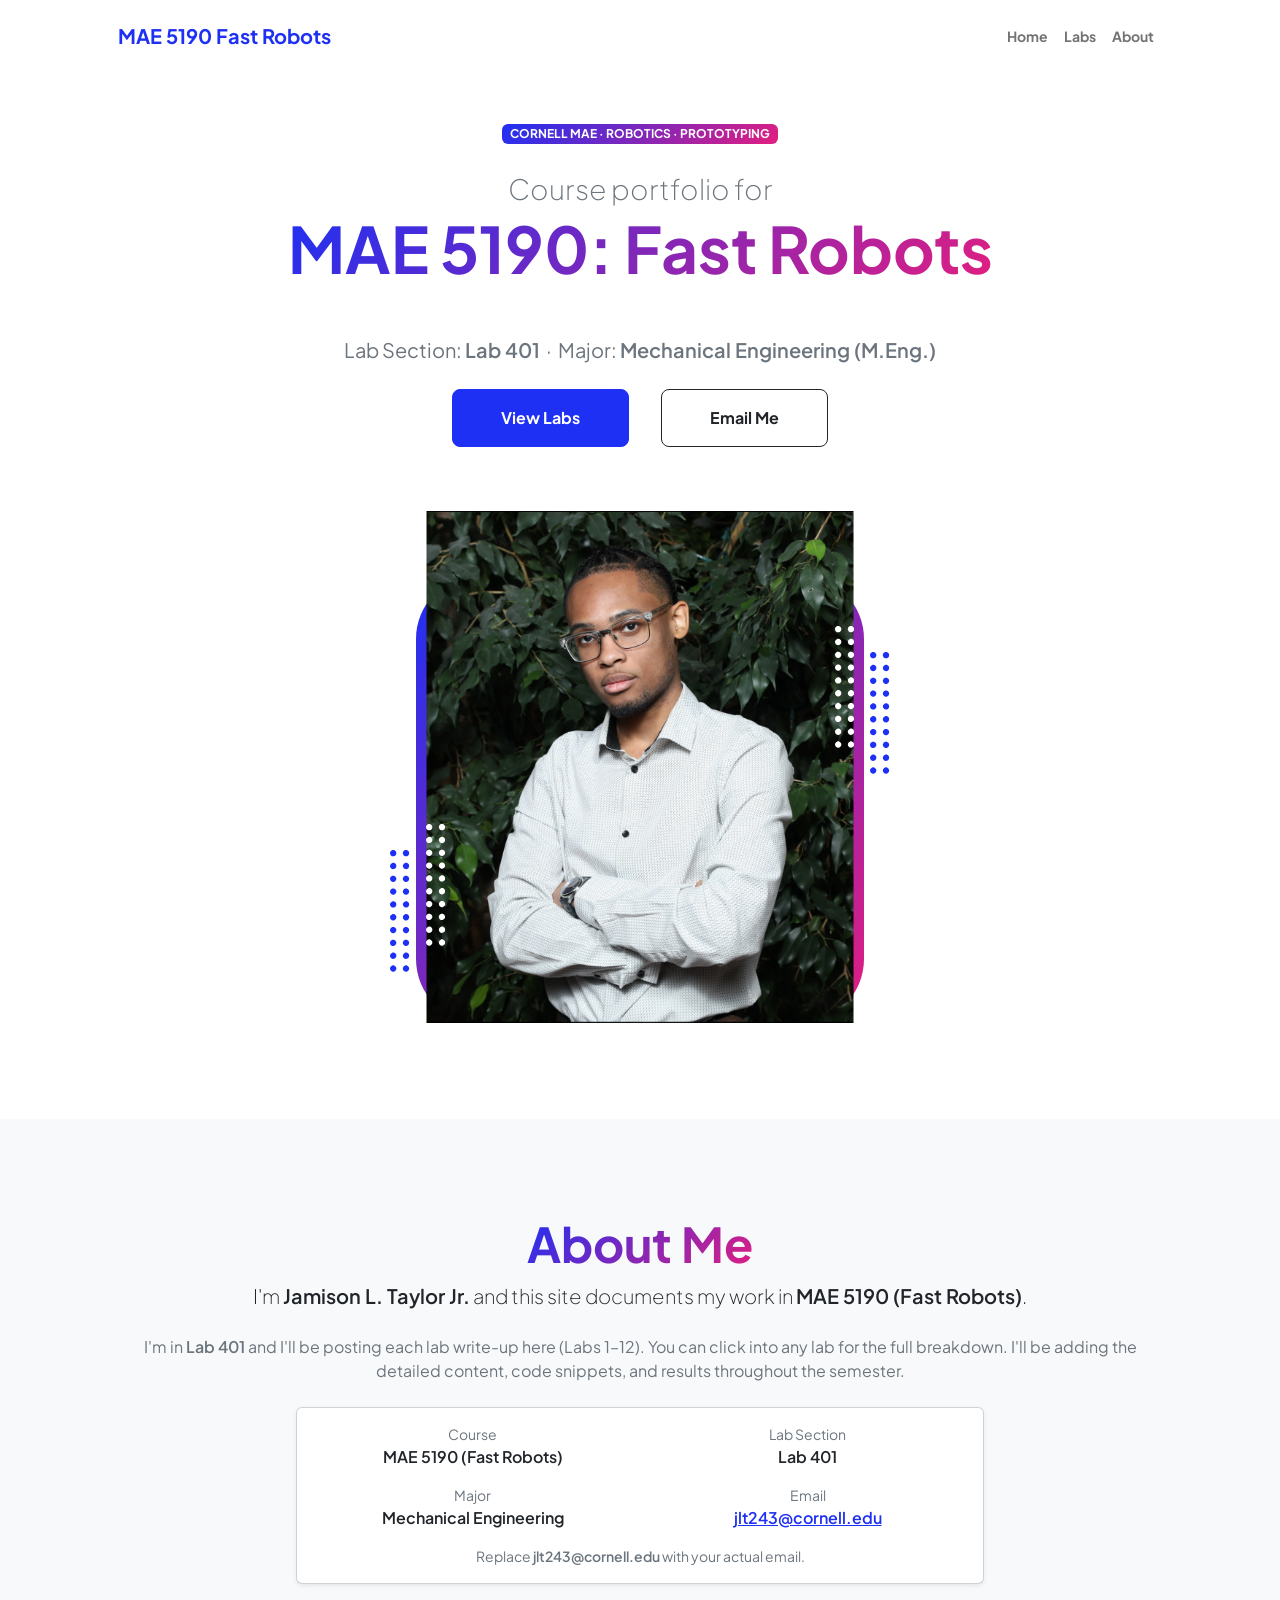
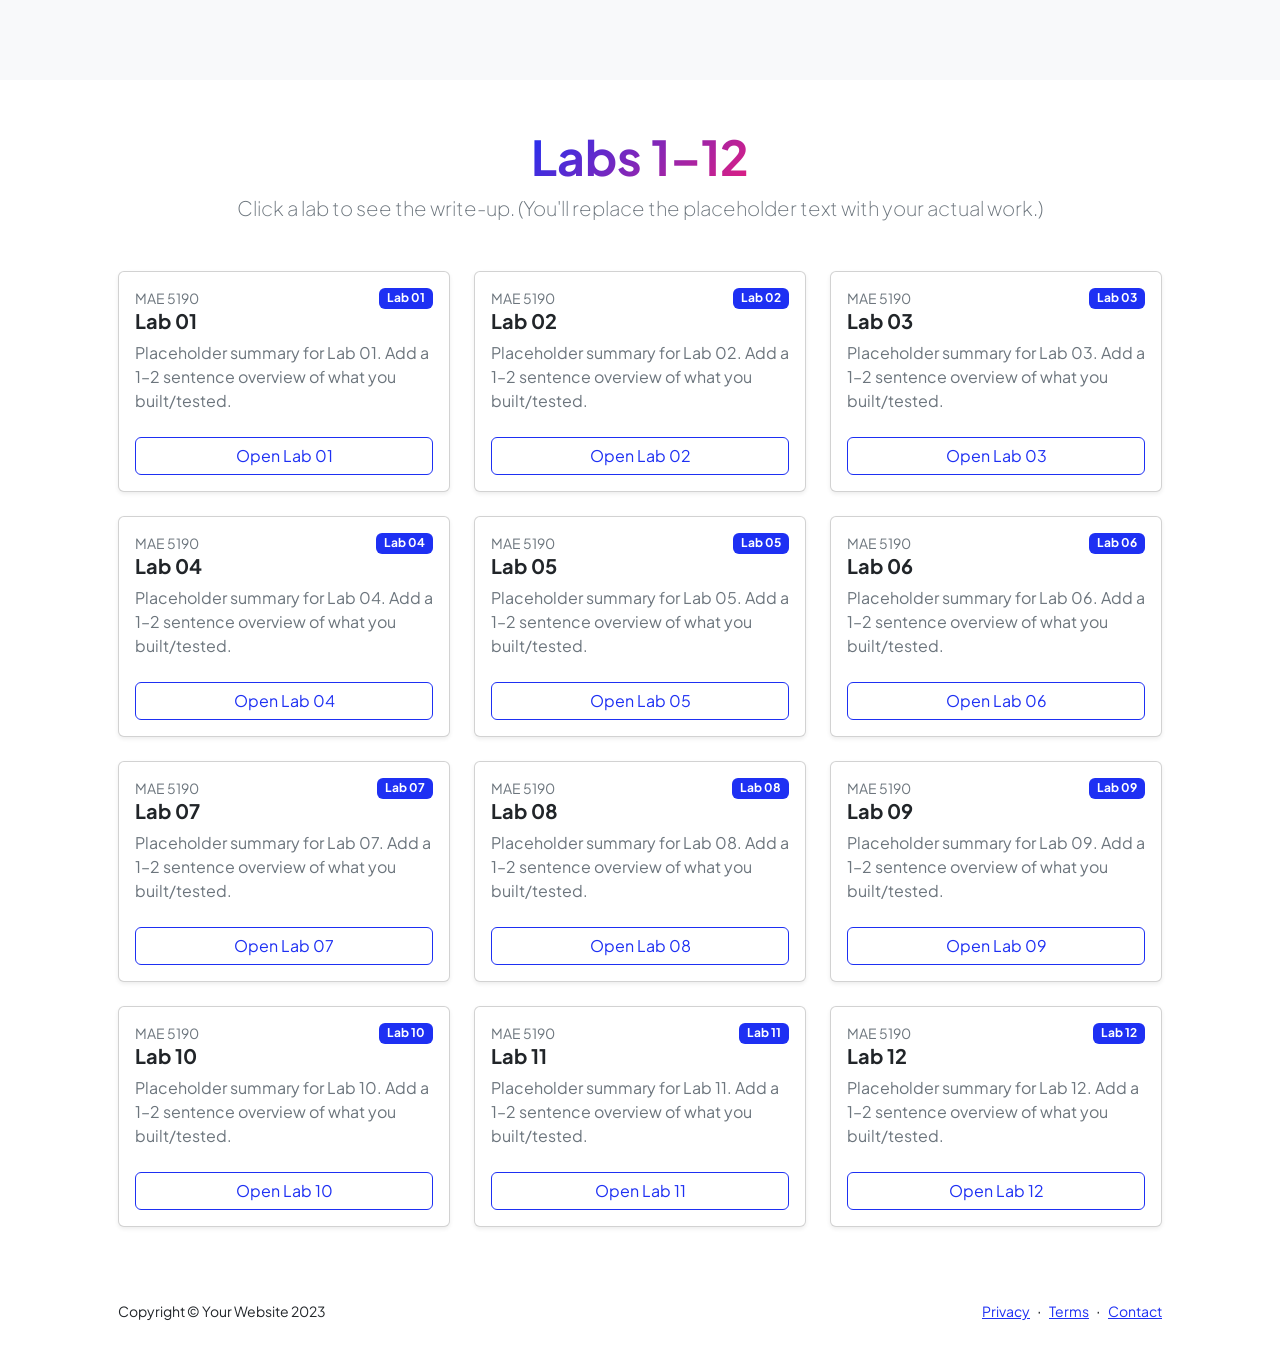
==== commit 34b05664: "p2" ====
--- a/index.html
+++ b/index.html
@@ -5,7 +5,7 @@
         <meta name="viewport" content="width=device-width, initial-scale=1, shrink-to-fit=no" />
         <meta name="description" content="" />
         <meta name="author" content="" />
-        <title>Personal - Start Bootstrap Theme</title>
+        <title>MAE 5190 Fast Robots | Jamison Taylor Jr.</title>
         <!-- Favicon-->
         <link rel="icon" type="image/x-icon" href="assets/favicon.ico" />
         <!-- Custom Google font-->
@@ -22,15 +22,14 @@
             <!-- Navigation-->
             <nav class="navbar navbar-expand-lg navbar-light bg-white py-3">
                 <div class="container px-5">
-                    <a class="navbar-brand" href="index.html"><span class="fw-bolder text-primary">Start Bootstrap</span></a>
+                    <a class="navbar-brand" href="index.html"><span class="fw-bolder text-primary">MAE 5190 Fast Robots</span></a>
                     <button class="navbar-toggler" type="button" data-bs-toggle="collapse" data-bs-target="#navbarSupportedContent" aria-controls="navbarSupportedContent" aria-expanded="false" aria-label="Toggle navigation"><span class="navbar-toggler-icon"></span></button>
                     <div class="collapse navbar-collapse" id="navbarSupportedContent">
                         <ul class="navbar-nav ms-auto mb-2 mb-lg-0 small fw-bolder">
                             <li class="nav-item"><a class="nav-link" href="index.html">Home</a></li>
-                            <li class="nav-item"><a class="nav-link" href="resume.html">Resume</a></li>
-                            <li class="nav-item"><a class="nav-link" href="projects.html">Projects</a></li>
-                            <li class="nav-item"><a class="nav-link" href="contact.html">Contact</a></li>
-                        </ul>
+                            <li class="nav-item"><a class="nav-link" href="#labs">Labs</a></li>
+                            <li class="nav-item"><a class="nav-link" href="#about">About</a></li>
+</ul>
                     </div>
                 </div>
             </nav>
@@ -41,12 +40,13 @@
                         <div class="col-xxl-5">
                             <!-- Header text content-->
                             <div class="text-center text-xxl-start">
-                                <div class="badge bg-gradient-primary-to-secondary text-white mb-4"><div class="text-uppercase">Design &middot; Development &middot; Marketing</div></div>
-                                <div class="fs-3 fw-light text-muted">I can help your business to</div>
-                                <h1 class="display-3 fw-bolder mb-5"><span class="text-gradient d-inline">Get online and grow fast</span></h1>
+                                <div class="badge bg-gradient-primary-to-secondary text-white mb-4"><div class="text-uppercase">Cornell MAE &middot; Robotics &middot; Prototyping</div></div>
+                                <div class="fs-3 fw-light text-muted">Course portfolio for</div>
+                                <h1 class="display-3 fw-bolder mb-5"><span class="text-gradient d-inline">MAE 5190: Fast Robots</span></h1>
+                                <div class="fs-5 text-muted mb-4">Lab Section: <span class="fw-semibold">Lab 401</span> &nbsp;&middot;&nbsp; Major: <span class="fw-semibold">Mechanical Engineering (M.Eng.)</span></div>
                                 <div class="d-grid gap-3 d-sm-flex justify-content-sm-center justify-content-xxl-start mb-3">
-                                    <a class="btn btn-primary btn-lg px-5 py-3 me-sm-3 fs-6 fw-bolder" href="resume.html">Resume</a>
-                                    <a class="btn btn-outline-dark btn-lg px-5 py-3 fs-6 fw-bolder" href="projects.html">Projects</a>
+                                    <a class="btn btn-primary btn-lg px-5 py-3 me-sm-3 fs-6 fw-bolder" href="#labs">View Labs</a>
+                                    <a class="btn btn-outline-dark btn-lg px-5 py-3 fs-6 fw-bolder" href="mailto:jlt243@cornell.edu">Email Me</a>
                                 </div>
                             </div>
                         </div>
@@ -56,7 +56,7 @@
                                 <div class="profile bg-gradient-primary-to-secondary">
                                     <!-- TIP: For best results, use a photo with a transparent background like the demo example below-->
                                     <!-- Watch a tutorial on how to do this on YouTube (link)-->
-                                    <img class="profile-img" src="assets/profile.png" alt="..." />
+                                    <img class="profile-img" src="assets/profile.jpg" alt="..." />
                                     <div class="dots-1">
                                         <!-- SVG Dots-->
                                         <svg version="1.1" xmlns="http://www.w3.org/2000/svg" xmlns:xlink="http://www.w3.org/1999/xlink" x="0px" y="0px" viewBox="0 0 191.6 1215.4" style="enable-background: new 0 0 191.6 1215.4" xml:space="preserve">
@@ -176,24 +176,250 @@
                 </div>
             </header>
             <!-- About Section-->
-            <section class="bg-light py-5">
+            <section id="about" class="bg-light py-5">
                 <div class="container px-5">
                     <div class="row gx-5 justify-content-center">
                         <div class="col-xxl-8">
                             <div class="text-center my-5">
                                 <h2 class="display-5 fw-bolder"><span class="text-gradient d-inline">About Me</span></h2>
-                                <p class="lead fw-light mb-4">My name is Start Bootstrap and I help brands grow.</p>
-                                <p class="text-muted">Lorem ipsum dolor sit amet, consectetur adipisicing elit. Fugit dolorum itaque qui unde quisquam consequatur autem. Eveniet quasi nobis aliquid cumque officiis sed rem iure ipsa! Praesentium ratione atque dolorem?</p>
-                                <div class="d-flex justify-content-center fs-2 gap-4">
-                                    <a class="text-gradient" href="#!"><i class="bi bi-twitter"></i></a>
-                                    <a class="text-gradient" href="#!"><i class="bi bi-linkedin"></i></a>
-                                    <a class="text-gradient" href="#!"><i class="bi bi-github"></i></a>
+                                <p class="lead fw-light mb-4">I'm <span class="fw-semibold">Jamison L. Taylor Jr.</span> and this site documents my work in <span class="fw-semibold">MAE 5190 (Fast Robots)</span>.</p>
+                                <p class="text-muted">I'm in <span class="fw-semibold">Lab 401</span> and I'll be posting each lab write-up here (Labs 1–12). You can click into any lab for the full breakdown. I'll be adding the detailed content, code snippets, and results throughout the semester.</p>
+                                <div class="row justify-content-center mt-4">
+                                    <div class="col-md-8">
+                                        <div class="card shadow-sm">
+                                            <div class="card-body">
+                                                <div class="row g-3">
+                                                    <div class="col-sm-6"><div class="text-muted small">Course</div><div class="fw-semibold">MAE 5190 (Fast Robots)</div></div>
+                                                    <div class="col-sm-6"><div class="text-muted small">Lab Section</div><div class="fw-semibold">Lab 401</div></div>
+                                                    <div class="col-sm-6"><div class="text-muted small">Major</div><div class="fw-semibold">Mechanical Engineering</div></div>
+                                                    <div class="col-sm-6"><div class="text-muted small">Email</div><div class="fw-semibold"><a href="mailto:jlt243@cornell.edu">jlt243@cornell.edu</a></div></div>
+                                                </div>
+                                                <div class="small text-muted mt-3">Replace <span class="fw-semibold">jlt243@cornell.edu</span> with your actual email.</div>
+                                            </div>
+                                        </div>
+                                    </div>
                                 </div>
                             </div>
                         </div>
                     </div>
                 </div>
             </section>
+            <!-- Labs Section-->
+            <section id="labs" class="py-5">
+                <div class="container px-5">
+                    <div class="text-center mb-5">
+                        <h2 class="display-5 fw-bolder"><span class="text-gradient d-inline">Labs 1–12</span></h2>
+                        <p class="lead fw-light text-muted">Click a lab to see the write-up. (You'll replace the placeholder text with your actual work.)</p>
+                    </div>
+                    <div class="row g-4">
+                        <div class="col-12 col-md-6 col-lg-4">
+                            <div class="card h-100 shadow-sm">
+                                <div class="card-body d-flex flex-column">
+                                    <div class="d-flex justify-content-between align-items-start">
+                                        <div>
+                                            <div class="small text-muted">MAE 5190</div>
+                                            <h3 class="h5 fw-bolder mb-2">Lab 01</h3>
+                                        </div>
+                                        <span class="badge bg-primary">Lab 01</span>
+                                    </div>
+                                    <p class="text-muted mb-4">Placeholder summary for Lab 01. Add a 1–2 sentence overview of what you built/tested.</p>
+                                    <div class="mt-auto">
+                                        <a class="btn btn-outline-primary w-100" href="labs/lab01.html">Open Lab 01</a>
+                                    </div>
+                                </div>
+                            </div>
+                        </div>
+                        <div class="col-12 col-md-6 col-lg-4">
+                            <div class="card h-100 shadow-sm">
+                                <div class="card-body d-flex flex-column">
+                                    <div class="d-flex justify-content-between align-items-start">
+                                        <div>
+                                            <div class="small text-muted">MAE 5190</div>
+                                            <h3 class="h5 fw-bolder mb-2">Lab 02</h3>
+                                        </div>
+                                        <span class="badge bg-primary">Lab 02</span>
+                                    </div>
+                                    <p class="text-muted mb-4">Placeholder summary for Lab 02. Add a 1–2 sentence overview of what you built/tested.</p>
+                                    <div class="mt-auto">
+                                        <a class="btn btn-outline-primary w-100" href="labs/lab02.html">Open Lab 02</a>
+                                    </div>
+                                </div>
+                            </div>
+                        </div>
+                        <div class="col-12 col-md-6 col-lg-4">
+                            <div class="card h-100 shadow-sm">
+                                <div class="card-body d-flex flex-column">
+                                    <div class="d-flex justify-content-between align-items-start">
+                                        <div>
+                                            <div class="small text-muted">MAE 5190</div>
+                                            <h3 class="h5 fw-bolder mb-2">Lab 03</h3>
+                                        </div>
+                                        <span class="badge bg-primary">Lab 03</span>
+                                    </div>
+                                    <p class="text-muted mb-4">Placeholder summary for Lab 03. Add a 1–2 sentence overview of what you built/tested.</p>
+                                    <div class="mt-auto">
+                                        <a class="btn btn-outline-primary w-100" href="labs/lab03.html">Open Lab 03</a>
+                                    </div>
+                                </div>
+                            </div>
+                        </div>
+                        <div class="col-12 col-md-6 col-lg-4">
+                            <div class="card h-100 shadow-sm">
+                                <div class="card-body d-flex flex-column">
+                                    <div class="d-flex justify-content-between align-items-start">
+                                        <div>
+                                            <div class="small text-muted">MAE 5190</div>
+                                            <h3 class="h5 fw-bolder mb-2">Lab 04</h3>
+                                        </div>
+                                        <span class="badge bg-primary">Lab 04</span>
+                                    </div>
+                                    <p class="text-muted mb-4">Placeholder summary for Lab 04. Add a 1–2 sentence overview of what you built/tested.</p>
+                                    <div class="mt-auto">
+                                        <a class="btn btn-outline-primary w-100" href="labs/lab04.html">Open Lab 04</a>
+                                    </div>
+                                </div>
+                            </div>
+                        </div>
+                        <div class="col-12 col-md-6 col-lg-4">
+                            <div class="card h-100 shadow-sm">
+                                <div class="card-body d-flex flex-column">
+                                    <div class="d-flex justify-content-between align-items-start">
+                                        <div>
+                                            <div class="small text-muted">MAE 5190</div>
+                                            <h3 class="h5 fw-bolder mb-2">Lab 05</h3>
+                                        </div>
+                                        <span class="badge bg-primary">Lab 05</span>
+                                    </div>
+                                    <p class="text-muted mb-4">Placeholder summary for Lab 05. Add a 1–2 sentence overview of what you built/tested.</p>
+                                    <div class="mt-auto">
+                                        <a class="btn btn-outline-primary w-100" href="labs/lab05.html">Open Lab 05</a>
+                                    </div>
+                                </div>
+                            </div>
+                        </div>
+                        <div class="col-12 col-md-6 col-lg-4">
+                            <div class="card h-100 shadow-sm">
+                                <div class="card-body d-flex flex-column">
+                                    <div class="d-flex justify-content-between align-items-start">
+                                        <div>
+                                            <div class="small text-muted">MAE 5190</div>
+                                            <h3 class="h5 fw-bolder mb-2">Lab 06</h3>
+                                        </div>
+                                        <span class="badge bg-primary">Lab 06</span>
+                                    </div>
+                                    <p class="text-muted mb-4">Placeholder summary for Lab 06. Add a 1–2 sentence overview of what you built/tested.</p>
+                                    <div class="mt-auto">
+                                        <a class="btn btn-outline-primary w-100" href="labs/lab06.html">Open Lab 06</a>
+                                    </div>
+                                </div>
+                            </div>
+                        </div>
+                        <div class="col-12 col-md-6 col-lg-4">
+                            <div class="card h-100 shadow-sm">
+                                <div class="card-body d-flex flex-column">
+                                    <div class="d-flex justify-content-between align-items-start">
+                                        <div>
+                                            <div class="small text-muted">MAE 5190</div>
+                                            <h3 class="h5 fw-bolder mb-2">Lab 07</h3>
+                                        </div>
+                                        <span class="badge bg-primary">Lab 07</span>
+                                    </div>
+                                    <p class="text-muted mb-4">Placeholder summary for Lab 07. Add a 1–2 sentence overview of what you built/tested.</p>
+                                    <div class="mt-auto">
+                                        <a class="btn btn-outline-primary w-100" href="labs/lab07.html">Open Lab 07</a>
+                                    </div>
+                                </div>
+                            </div>
+                        </div>
+                        <div class="col-12 col-md-6 col-lg-4">
+                            <div class="card h-100 shadow-sm">
+                                <div class="card-body d-flex flex-column">
+                                    <div class="d-flex justify-content-between align-items-start">
+                                        <div>
+                                            <div class="small text-muted">MAE 5190</div>
+                                            <h3 class="h5 fw-bolder mb-2">Lab 08</h3>
+                                        </div>
+                                        <span class="badge bg-primary">Lab 08</span>
+                                    </div>
+                                    <p class="text-muted mb-4">Placeholder summary for Lab 08. Add a 1–2 sentence overview of what you built/tested.</p>
+                                    <div class="mt-auto">
+                                        <a class="btn btn-outline-primary w-100" href="labs/lab08.html">Open Lab 08</a>
+                                    </div>
+                                </div>
+                            </div>
+                        </div>
+                        <div class="col-12 col-md-6 col-lg-4">
+                            <div class="card h-100 shadow-sm">
+                                <div class="card-body d-flex flex-column">
+                                    <div class="d-flex justify-content-between align-items-start">
+                                        <div>
+                                            <div class="small text-muted">MAE 5190</div>
+                                            <h3 class="h5 fw-bolder mb-2">Lab 09</h3>
+                                        </div>
+                                        <span class="badge bg-primary">Lab 09</span>
+                                    </div>
+                                    <p class="text-muted mb-4">Placeholder summary for Lab 09. Add a 1–2 sentence overview of what you built/tested.</p>
+                                    <div class="mt-auto">
+                                        <a class="btn btn-outline-primary w-100" href="labs/lab09.html">Open Lab 09</a>
+                                    </div>
+                                </div>
+                            </div>
+                        </div>
+                        <div class="col-12 col-md-6 col-lg-4">
+                            <div class="card h-100 shadow-sm">
+                                <div class="card-body d-flex flex-column">
+                                    <div class="d-flex justify-content-between align-items-start">
+                                        <div>
+                                            <div class="small text-muted">MAE 5190</div>
+                                            <h3 class="h5 fw-bolder mb-2">Lab 10</h3>
+                                        </div>
+                                        <span class="badge bg-primary">Lab 10</span>
+                                    </div>
+                                    <p class="text-muted mb-4">Placeholder summary for Lab 10. Add a 1–2 sentence overview of what you built/tested.</p>
+                                    <div class="mt-auto">
+                                        <a class="btn btn-outline-primary w-100" href="labs/lab10.html">Open Lab 10</a>
+                                    </div>
+                                </div>
+                            </div>
+                        </div>
+                        <div class="col-12 col-md-6 col-lg-4">
+                            <div class="card h-100 shadow-sm">
+                                <div class="card-body d-flex flex-column">
+                                    <div class="d-flex justify-content-between align-items-start">
+                                        <div>
+                                            <div class="small text-muted">MAE 5190</div>
+                                            <h3 class="h5 fw-bolder mb-2">Lab 11</h3>
+                                        </div>
+                                        <span class="badge bg-primary">Lab 11</span>
+                                    </div>
+                                    <p class="text-muted mb-4">Placeholder summary for Lab 11. Add a 1–2 sentence overview of what you built/tested.</p>
+                                    <div class="mt-auto">
+                                        <a class="btn btn-outline-primary w-100" href="labs/lab11.html">Open Lab 11</a>
+                                    </div>
+                                </div>
+                            </div>
+                        </div>
+                        <div class="col-12 col-md-6 col-lg-4">
+                            <div class="card h-100 shadow-sm">
+                                <div class="card-body d-flex flex-column">
+                                    <div class="d-flex justify-content-between align-items-start">
+                                        <div>
+                                            <div class="small text-muted">MAE 5190</div>
+                                            <h3 class="h5 fw-bolder mb-2">Lab 12</h3>
+                                        </div>
+                                        <span class="badge bg-primary">Lab 12</span>
+                                    </div>
+                                    <p class="text-muted mb-4">Placeholder summary for Lab 12. Add a 1–2 sentence overview of what you built/tested.</p>
+                                    <div class="mt-auto">
+                                        <a class="btn btn-outline-primary w-100" href="labs/lab12.html">Open Lab 12</a>
+                                    </div>
+                                </div>
+                            </div>
+                        </div>
+                    </div>
+                </div>
+            </section>
+
         </main>
         <!-- Footer-->
         <footer class="bg-white py-4 mt-auto">
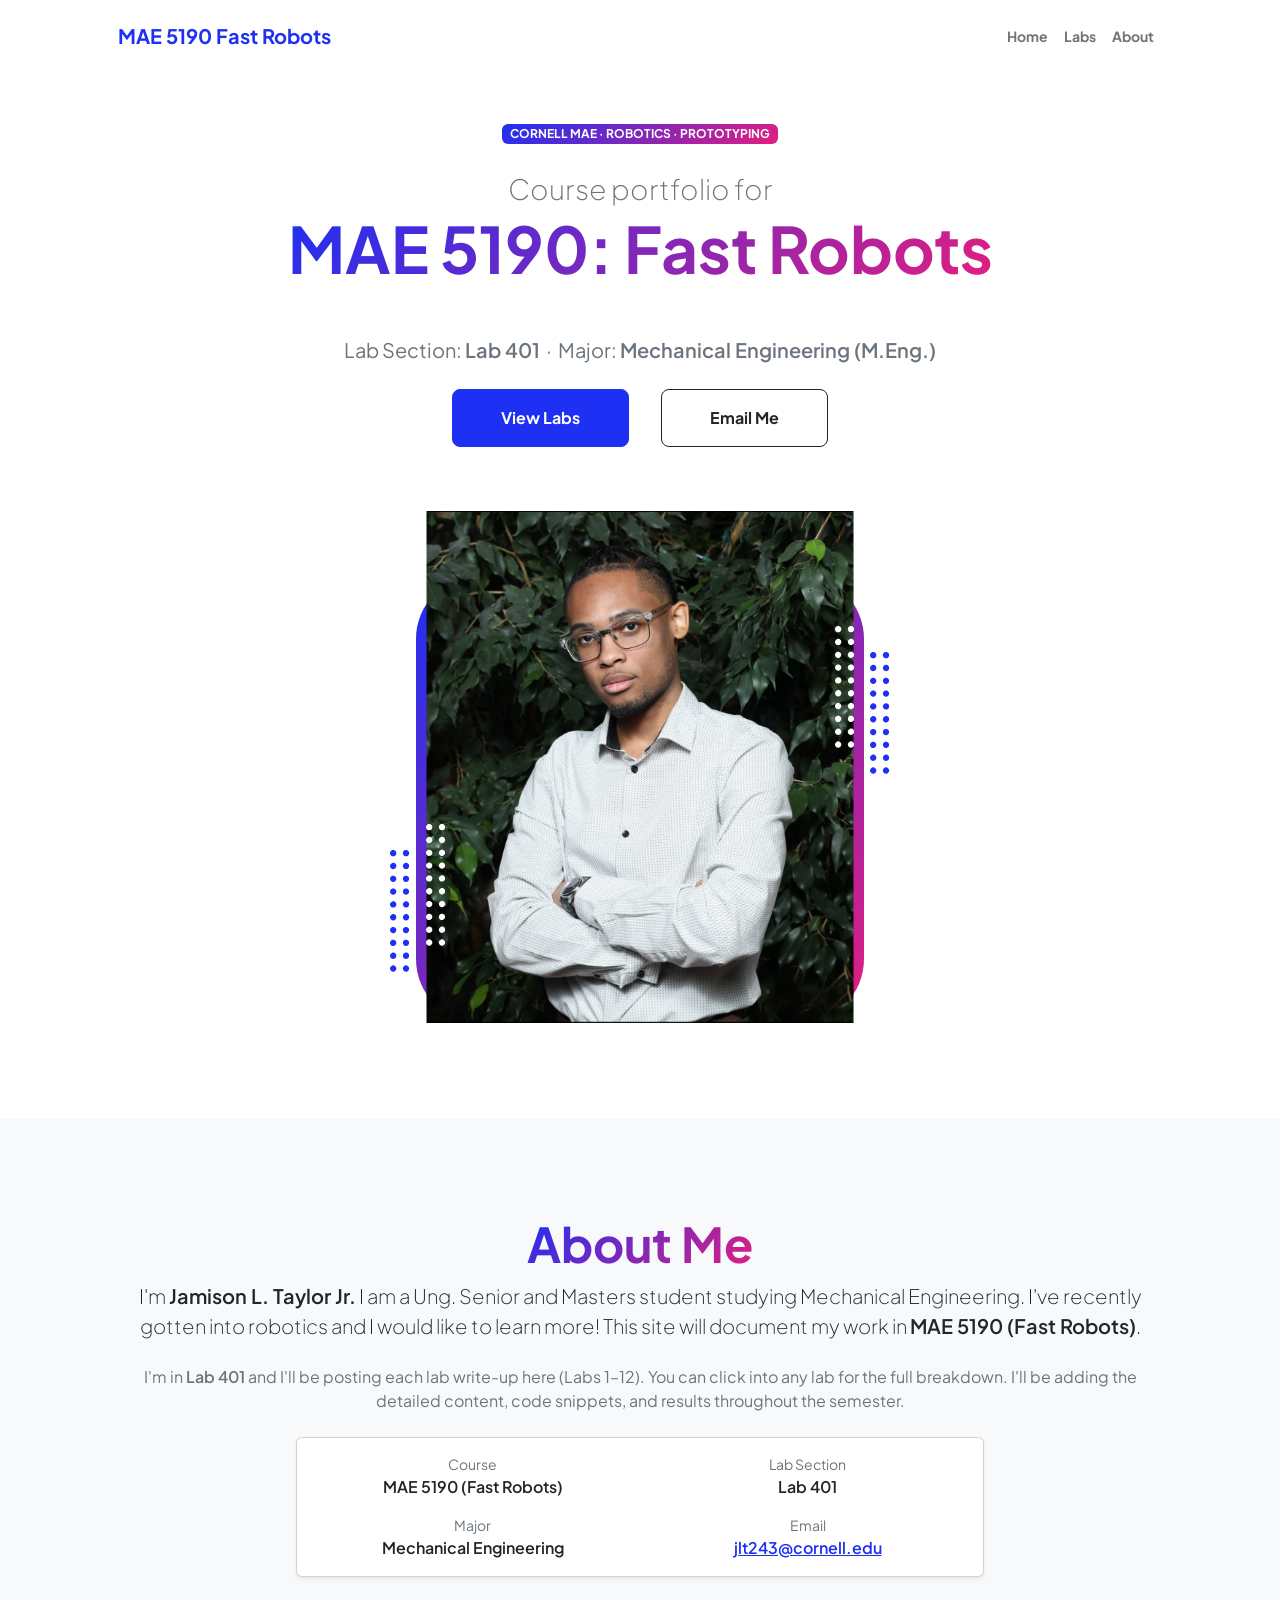
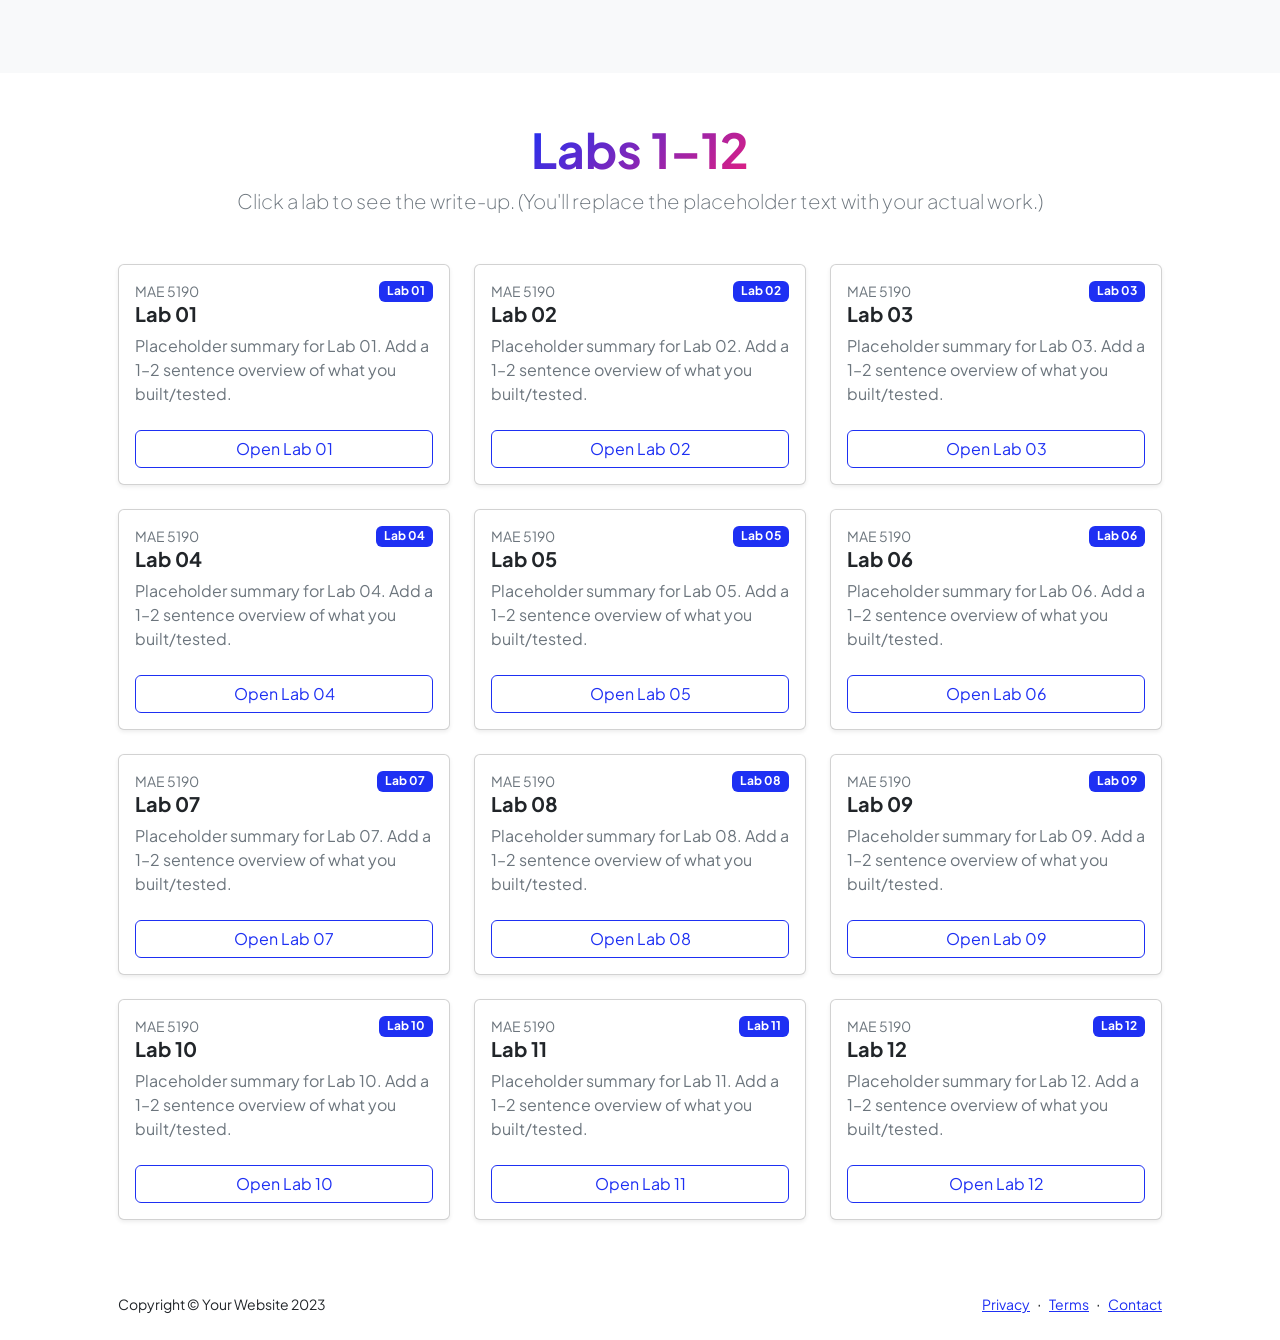
==== commit 07891fac: "po" ====
--- a/index.html
+++ b/index.html
@@ -182,7 +182,7 @@
                         <div class="col-xxl-8">
                             <div class="text-center my-5">
                                 <h2 class="display-5 fw-bolder"><span class="text-gradient d-inline">About Me</span></h2>
-                                <p class="lead fw-light mb-4">I'm <span class="fw-semibold">Jamison L. Taylor Jr.</span> and this site documents my work in <span class="fw-semibold">MAE 5190 (Fast Robots)</span>.</p>
+                                <p class="lead fw-light mb-4">I'm <span class="fw-semibold">Jamison L. Taylor Jr.</span> I am a Ung. Senior and Masters student studying Mechanical Engineering. I've recently gotten into robotics and I would like to learn more! This site will document my work in <span class="fw-semibold">MAE 5190 (Fast Robots)</span>.</p>
                                 <p class="text-muted">I'm in <span class="fw-semibold">Lab 401</span> and I'll be posting each lab write-up here (Labs 1–12). You can click into any lab for the full breakdown. I'll be adding the detailed content, code snippets, and results throughout the semester.</p>
                                 <div class="row justify-content-center mt-4">
                                     <div class="col-md-8">
@@ -194,7 +194,6 @@
                                                     <div class="col-sm-6"><div class="text-muted small">Major</div><div class="fw-semibold">Mechanical Engineering</div></div>
                                                     <div class="col-sm-6"><div class="text-muted small">Email</div><div class="fw-semibold"><a href="mailto:jlt243@cornell.edu">jlt243@cornell.edu</a></div></div>
                                                 </div>
-                                                <div class="small text-muted mt-3">Replace <span class="fw-semibold">jlt243@cornell.edu</span> with your actual email.</div>
                                             </div>
                                         </div>
                                     </div>
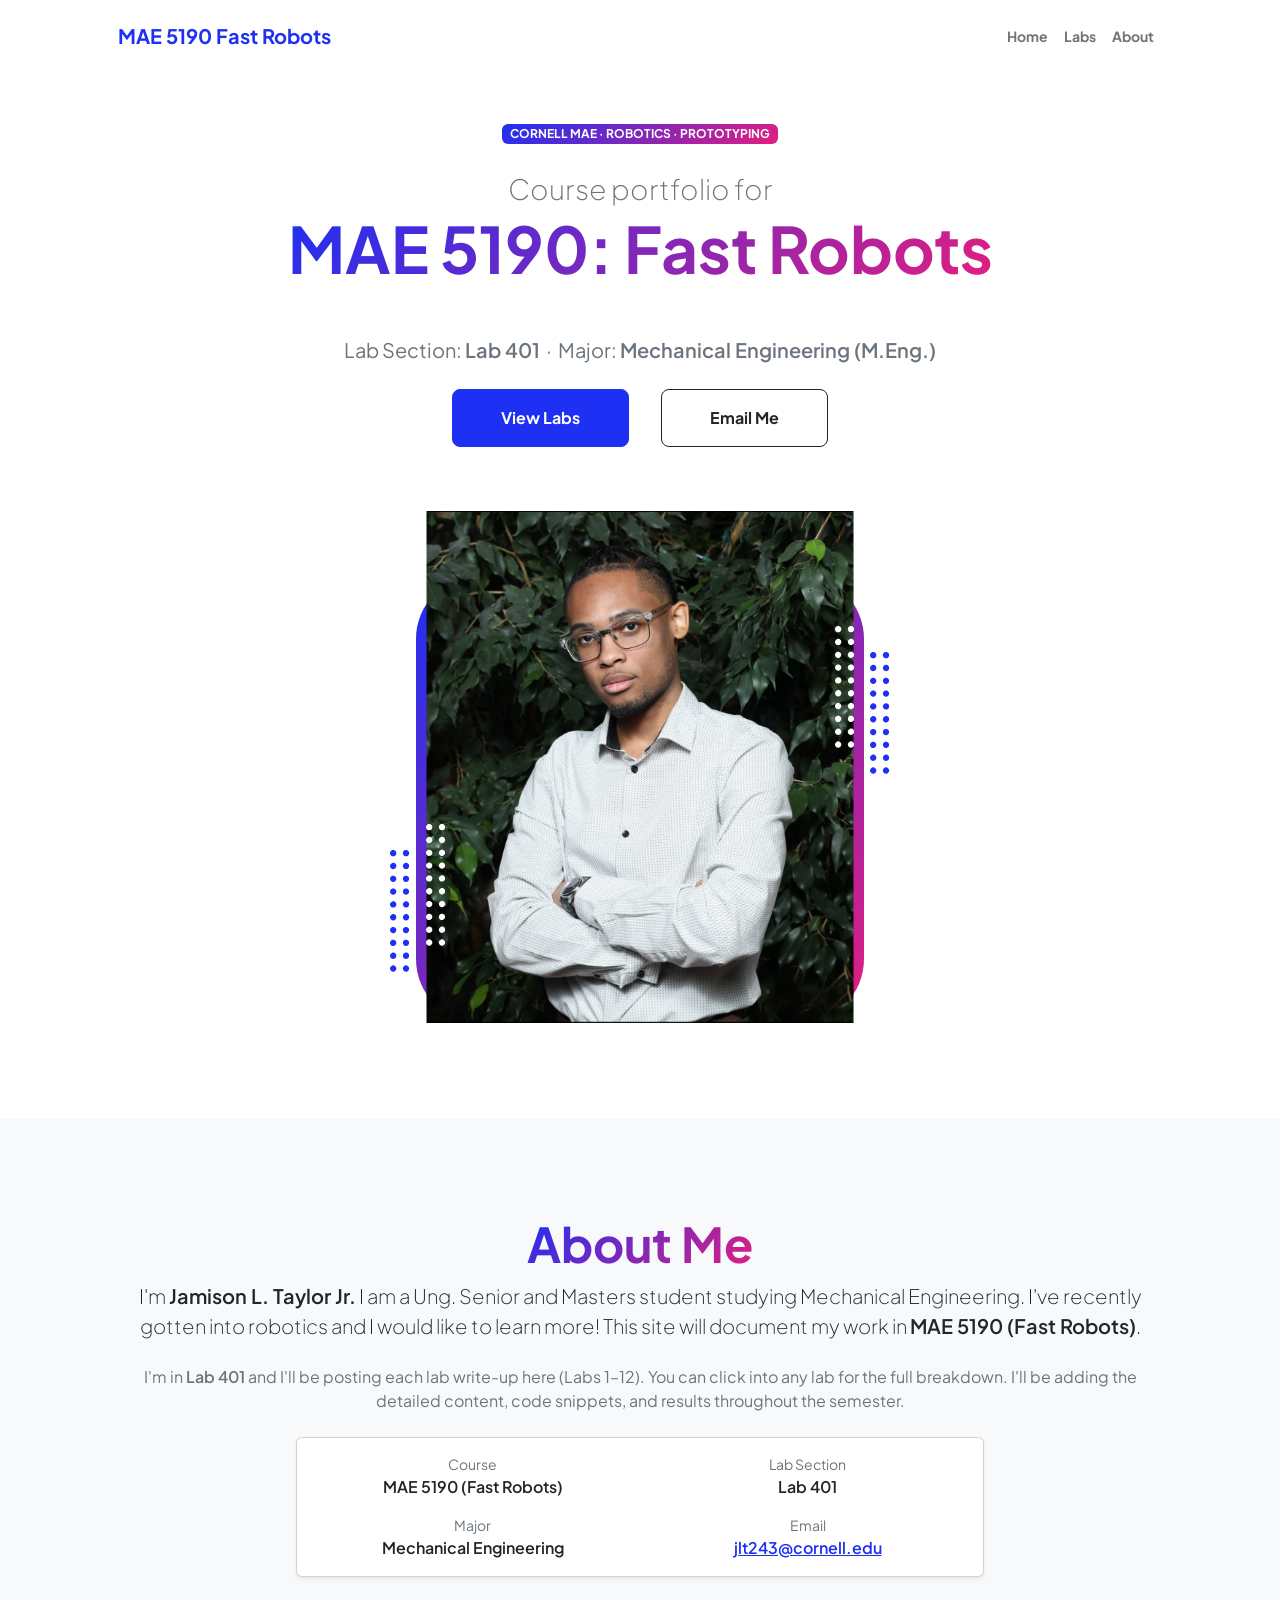
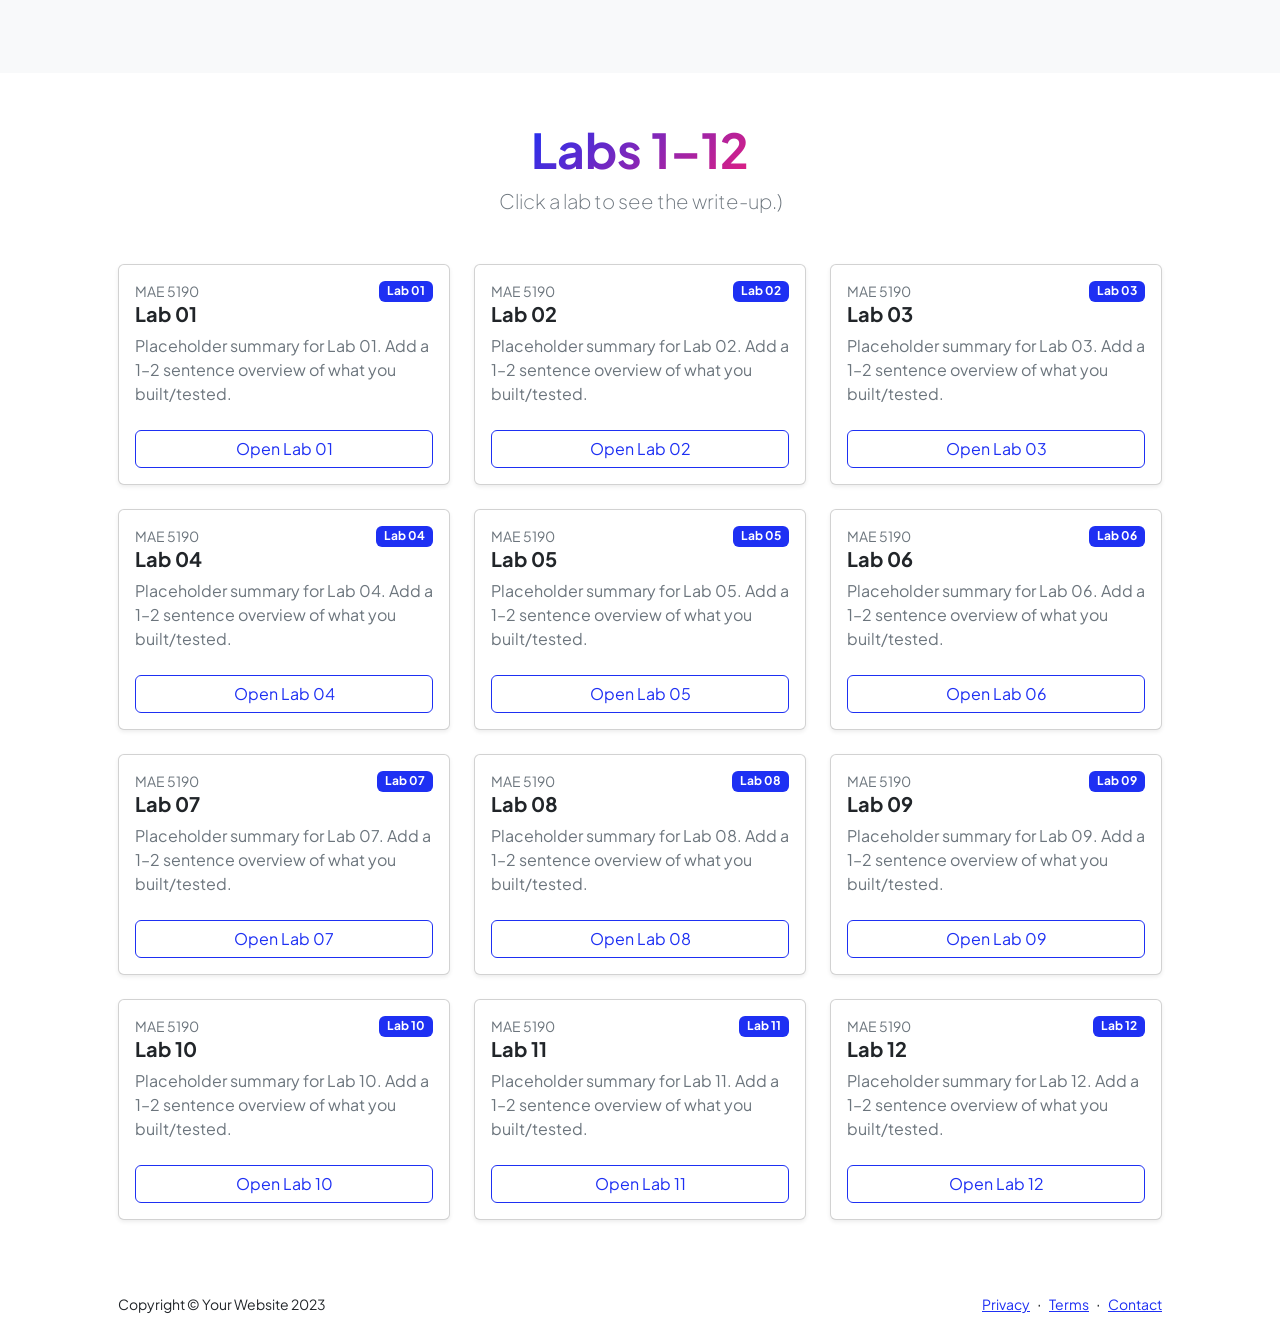
==== commit dd6e667b: "ind" ====
--- a/index.html
+++ b/index.html
@@ -208,7 +208,7 @@
                 <div class="container px-5">
                     <div class="text-center mb-5">
                         <h2 class="display-5 fw-bolder"><span class="text-gradient d-inline">Labs 1–12</span></h2>
-                        <p class="lead fw-light text-muted">Click a lab to see the write-up. (You'll replace the placeholder text with your actual work.)</p>
+                        <p class="lead fw-light text-muted">Click a lab to see the write-up.)</p>
                     </div>
                     <div class="row g-4">
                         <div class="col-12 col-md-6 col-lg-4">
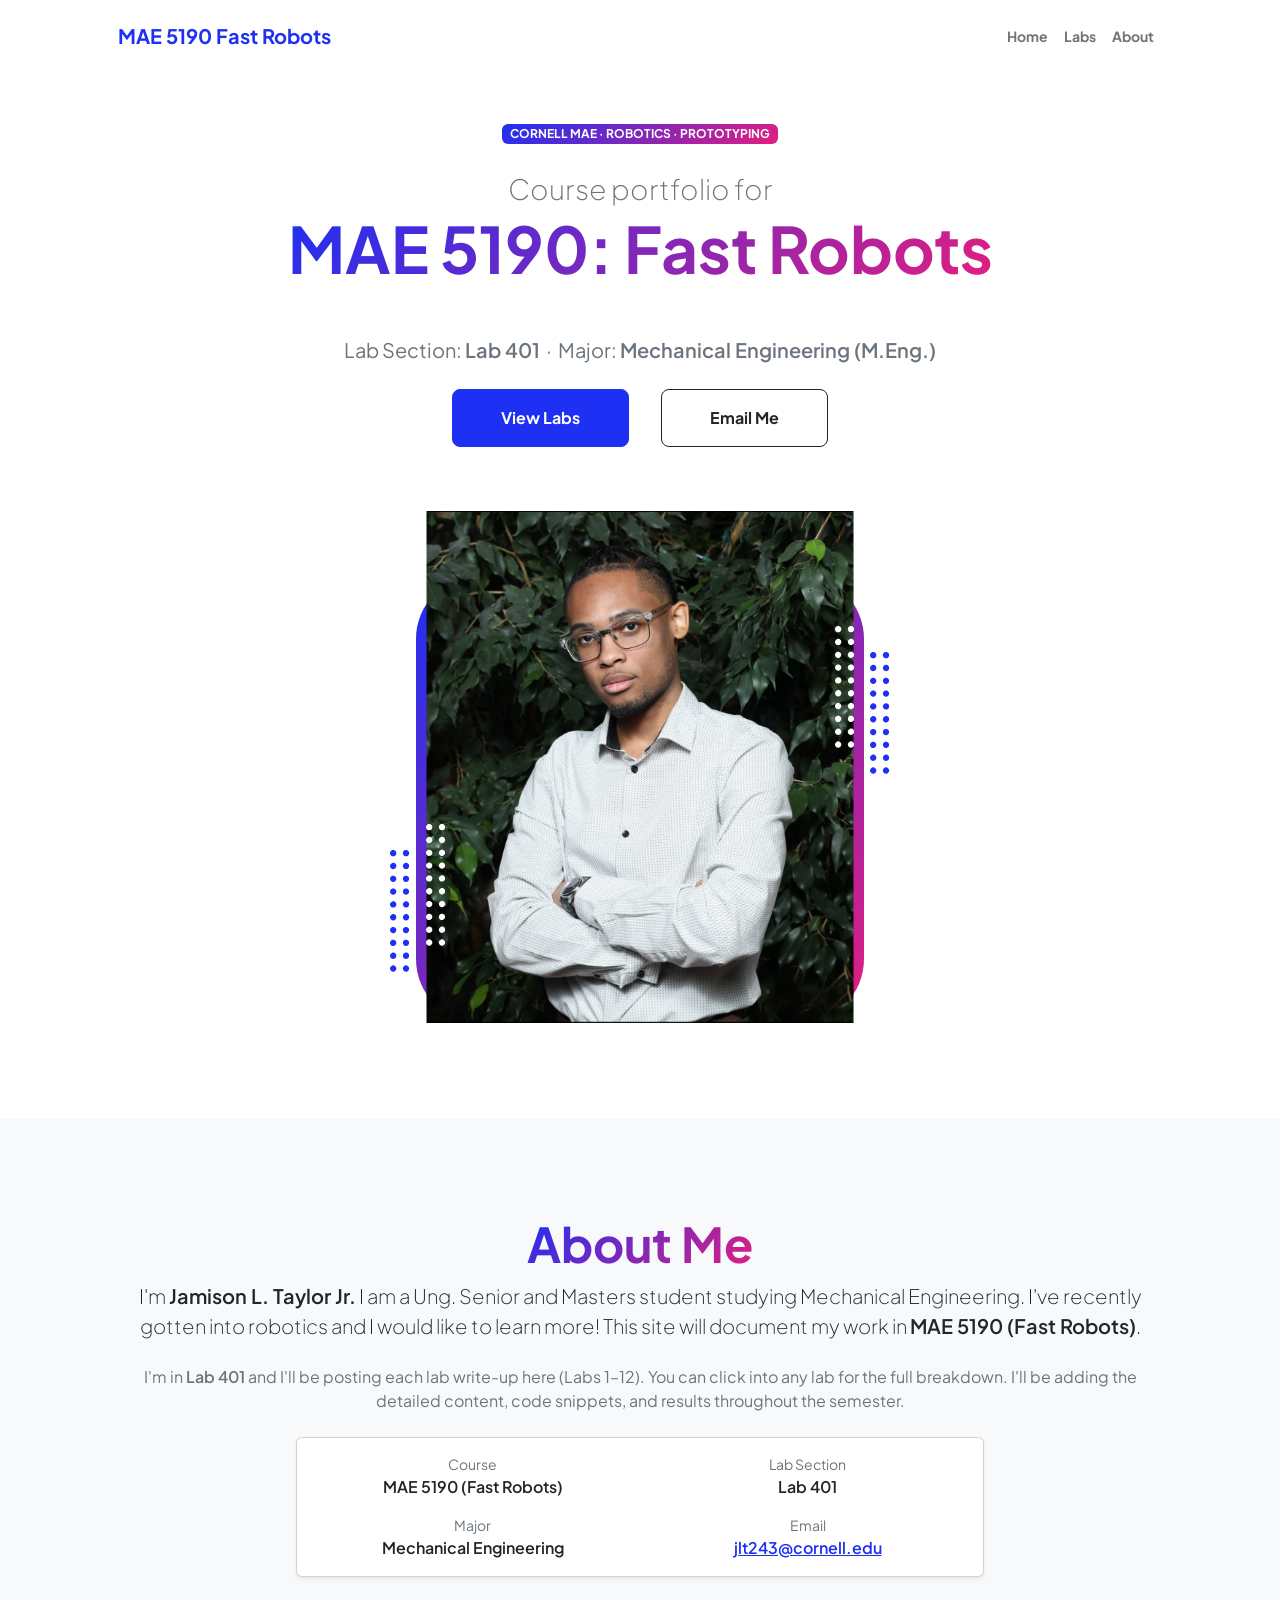
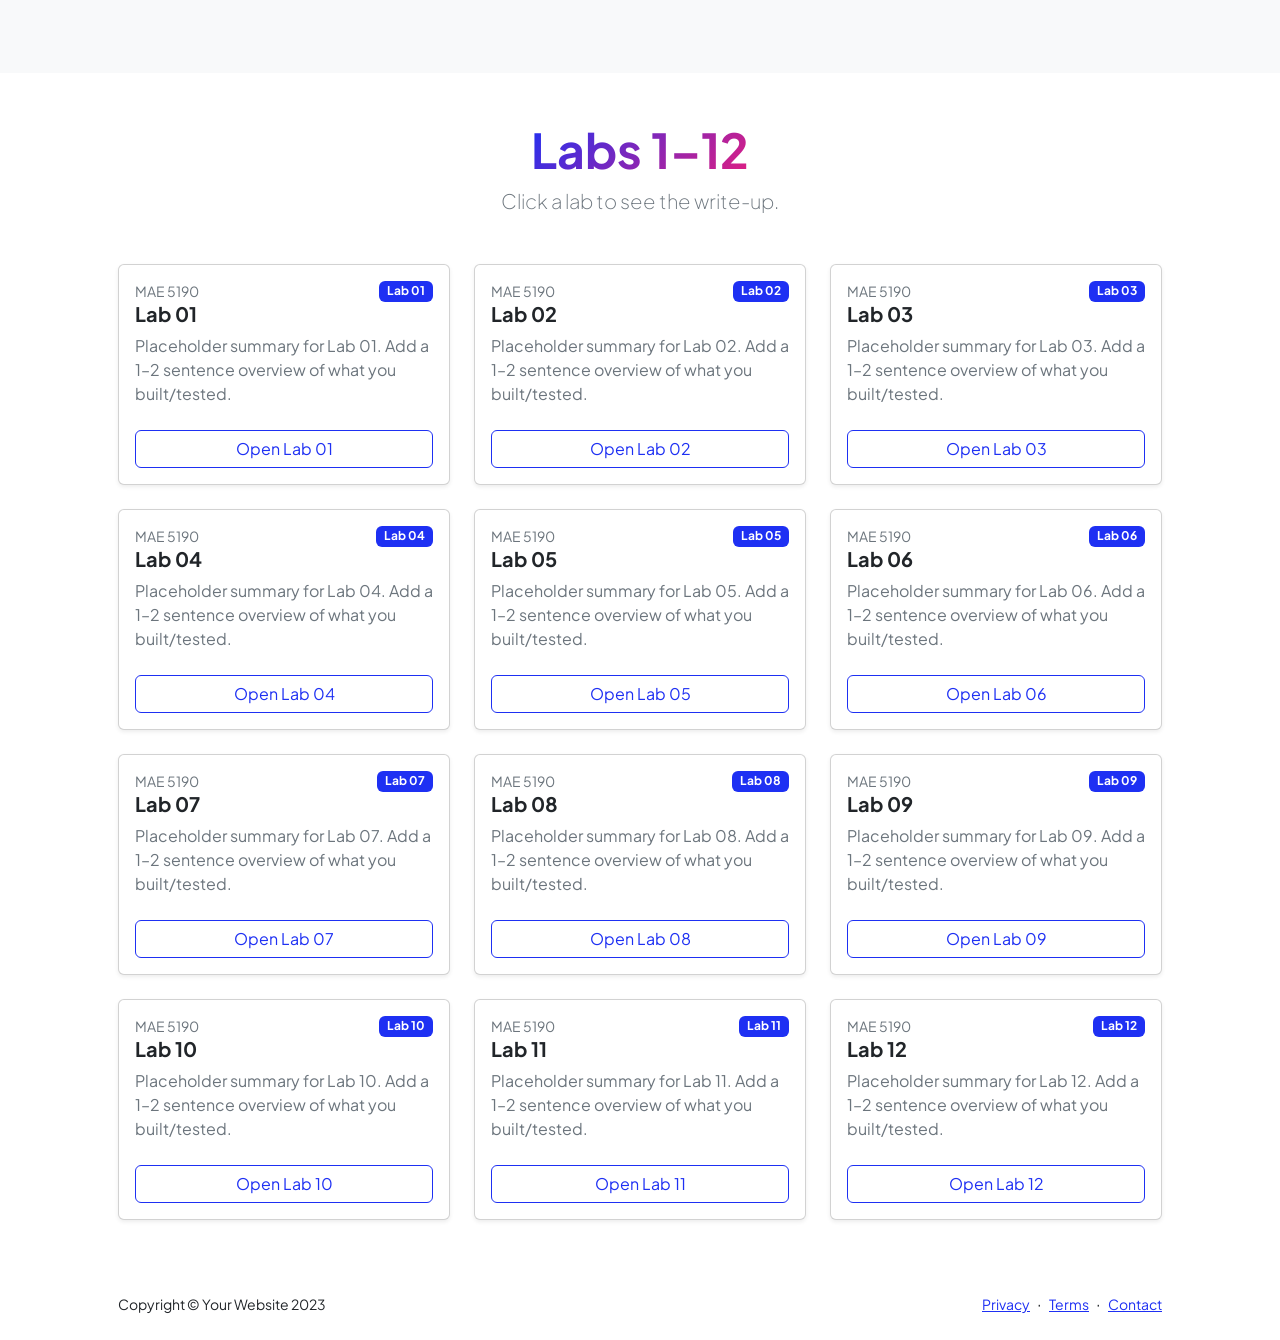
==== commit 8f2a1944: "lab2" ====
--- a/index.html
+++ b/index.html
@@ -208,7 +208,7 @@
                 <div class="container px-5">
                     <div class="text-center mb-5">
                         <h2 class="display-5 fw-bolder"><span class="text-gradient d-inline">Labs 1–12</span></h2>
-                        <p class="lead fw-light text-muted">Click a lab to see the write-up.)</p>
+                        <p class="lead fw-light text-muted">Click a lab to see the write-up.</p>
                     </div>
                     <div class="row g-4">
                         <div class="col-12 col-md-6 col-lg-4">
@@ -223,7 +223,7 @@
                                     </div>
                                     <p class="text-muted mb-4">Placeholder summary for Lab 01. Add a 1–2 sentence overview of what you built/tested.</p>
                                     <div class="mt-auto">
-                                        <a class="btn btn-outline-primary w-100" href="labs/lab01.html">Open Lab 01</a>
+                                        <a class="btn btn-outline-primary w-100" href="Labs/lab01.html">Open Lab 01</a>
                                     </div>
                                 </div>
                             </div>
@@ -240,7 +240,7 @@
                                     </div>
                                     <p class="text-muted mb-4">Placeholder summary for Lab 02. Add a 1–2 sentence overview of what you built/tested.</p>
                                     <div class="mt-auto">
-                                        <a class="btn btn-outline-primary w-100" href="labs/lab02.html">Open Lab 02</a>
+                                        <a class="btn btn-outline-primary w-100" href="Labs/lab02.html">Open Lab 02</a>
                                     </div>
                                 </div>
                             </div>
@@ -257,7 +257,7 @@
                                     </div>
                                     <p class="text-muted mb-4">Placeholder summary for Lab 03. Add a 1–2 sentence overview of what you built/tested.</p>
                                     <div class="mt-auto">
-                                        <a class="btn btn-outline-primary w-100" href="labs/lab03.html">Open Lab 03</a>
+                                        <a class="btn btn-outline-primary w-100" href="Labs/lab03.html">Open Lab 03</a>
                                     </div>
                                 </div>
                             </div>
@@ -274,7 +274,7 @@
                                     </div>
                                     <p class="text-muted mb-4">Placeholder summary for Lab 04. Add a 1–2 sentence overview of what you built/tested.</p>
                                     <div class="mt-auto">
-                                        <a class="btn btn-outline-primary w-100" href="labs/lab04.html">Open Lab 04</a>
+                                        <a class="btn btn-outline-primary w-100" href="Labs/lab04.html">Open Lab 04</a>
                                     </div>
                                 </div>
                             </div>
@@ -291,7 +291,7 @@
                                     </div>
                                     <p class="text-muted mb-4">Placeholder summary for Lab 05. Add a 1–2 sentence overview of what you built/tested.</p>
                                     <div class="mt-auto">
-                                        <a class="btn btn-outline-primary w-100" href="labs/lab05.html">Open Lab 05</a>
+                                        <a class="btn btn-outline-primary w-100" href="Labs/lab05.html">Open Lab 05</a>
                                     </div>
                                 </div>
                             </div>
@@ -308,7 +308,7 @@
                                     </div>
                                     <p class="text-muted mb-4">Placeholder summary for Lab 06. Add a 1–2 sentence overview of what you built/tested.</p>
                                     <div class="mt-auto">
-                                        <a class="btn btn-outline-primary w-100" href="labs/lab06.html">Open Lab 06</a>
+                                        <a class="btn btn-outline-primary w-100" href="Labs/lab06.html">Open Lab 06</a>
                                     </div>
                                 </div>
                             </div>
@@ -325,7 +325,7 @@
                                     </div>
                                     <p class="text-muted mb-4">Placeholder summary for Lab 07. Add a 1–2 sentence overview of what you built/tested.</p>
                                     <div class="mt-auto">
-                                        <a class="btn btn-outline-primary w-100" href="labs/lab07.html">Open Lab 07</a>
+                                        <a class="btn btn-outline-primary w-100" href="Labs/lab07.html">Open Lab 07</a>
                                     </div>
                                 </div>
                             </div>
@@ -342,7 +342,7 @@
                                     </div>
                                     <p class="text-muted mb-4">Placeholder summary for Lab 08. Add a 1–2 sentence overview of what you built/tested.</p>
                                     <div class="mt-auto">
-                                        <a class="btn btn-outline-primary w-100" href="labs/lab08.html">Open Lab 08</a>
+                                        <a class="btn btn-outline-primary w-100" href="Labs/lab08.html">Open Lab 08</a>
                                     </div>
                                 </div>
                             </div>
@@ -359,7 +359,7 @@
                                     </div>
                                     <p class="text-muted mb-4">Placeholder summary for Lab 09. Add a 1–2 sentence overview of what you built/tested.</p>
                                     <div class="mt-auto">
-                                        <a class="btn btn-outline-primary w-100" href="labs/lab09.html">Open Lab 09</a>
+                                        <a class="btn btn-outline-primary w-100" href="Labs/lab09.html">Open Lab 09</a>
                                     </div>
                                 </div>
                             </div>
@@ -376,7 +376,7 @@
                                     </div>
                                     <p class="text-muted mb-4">Placeholder summary for Lab 10. Add a 1–2 sentence overview of what you built/tested.</p>
                                     <div class="mt-auto">
-                                        <a class="btn btn-outline-primary w-100" href="labs/lab10.html">Open Lab 10</a>
+                                        <a class="btn btn-outline-primary w-100" href="Labs/lab10.html">Open Lab 10</a>
                                     </div>
                                 </div>
                             </div>
@@ -393,7 +393,7 @@
                                     </div>
                                     <p class="text-muted mb-4">Placeholder summary for Lab 11. Add a 1–2 sentence overview of what you built/tested.</p>
                                     <div class="mt-auto">
-                                        <a class="btn btn-outline-primary w-100" href="labs/lab11.html">Open Lab 11</a>
+                                        <a class="btn btn-outline-primary w-100" href="Labs/lab11.html">Open Lab 11</a>
                                     </div>
                                 </div>
                             </div>
@@ -410,7 +410,7 @@
                                     </div>
                                     <p class="text-muted mb-4">Placeholder summary for Lab 12. Add a 1–2 sentence overview of what you built/tested.</p>
                                     <div class="mt-auto">
-                                        <a class="btn btn-outline-primary w-100" href="labs/lab12.html">Open Lab 12</a>
+                                        <a class="btn btn-outline-primary w-100" href="Labs/lab12.html">Open Lab 12</a>
                                     </div>
                                 </div>
                             </div>
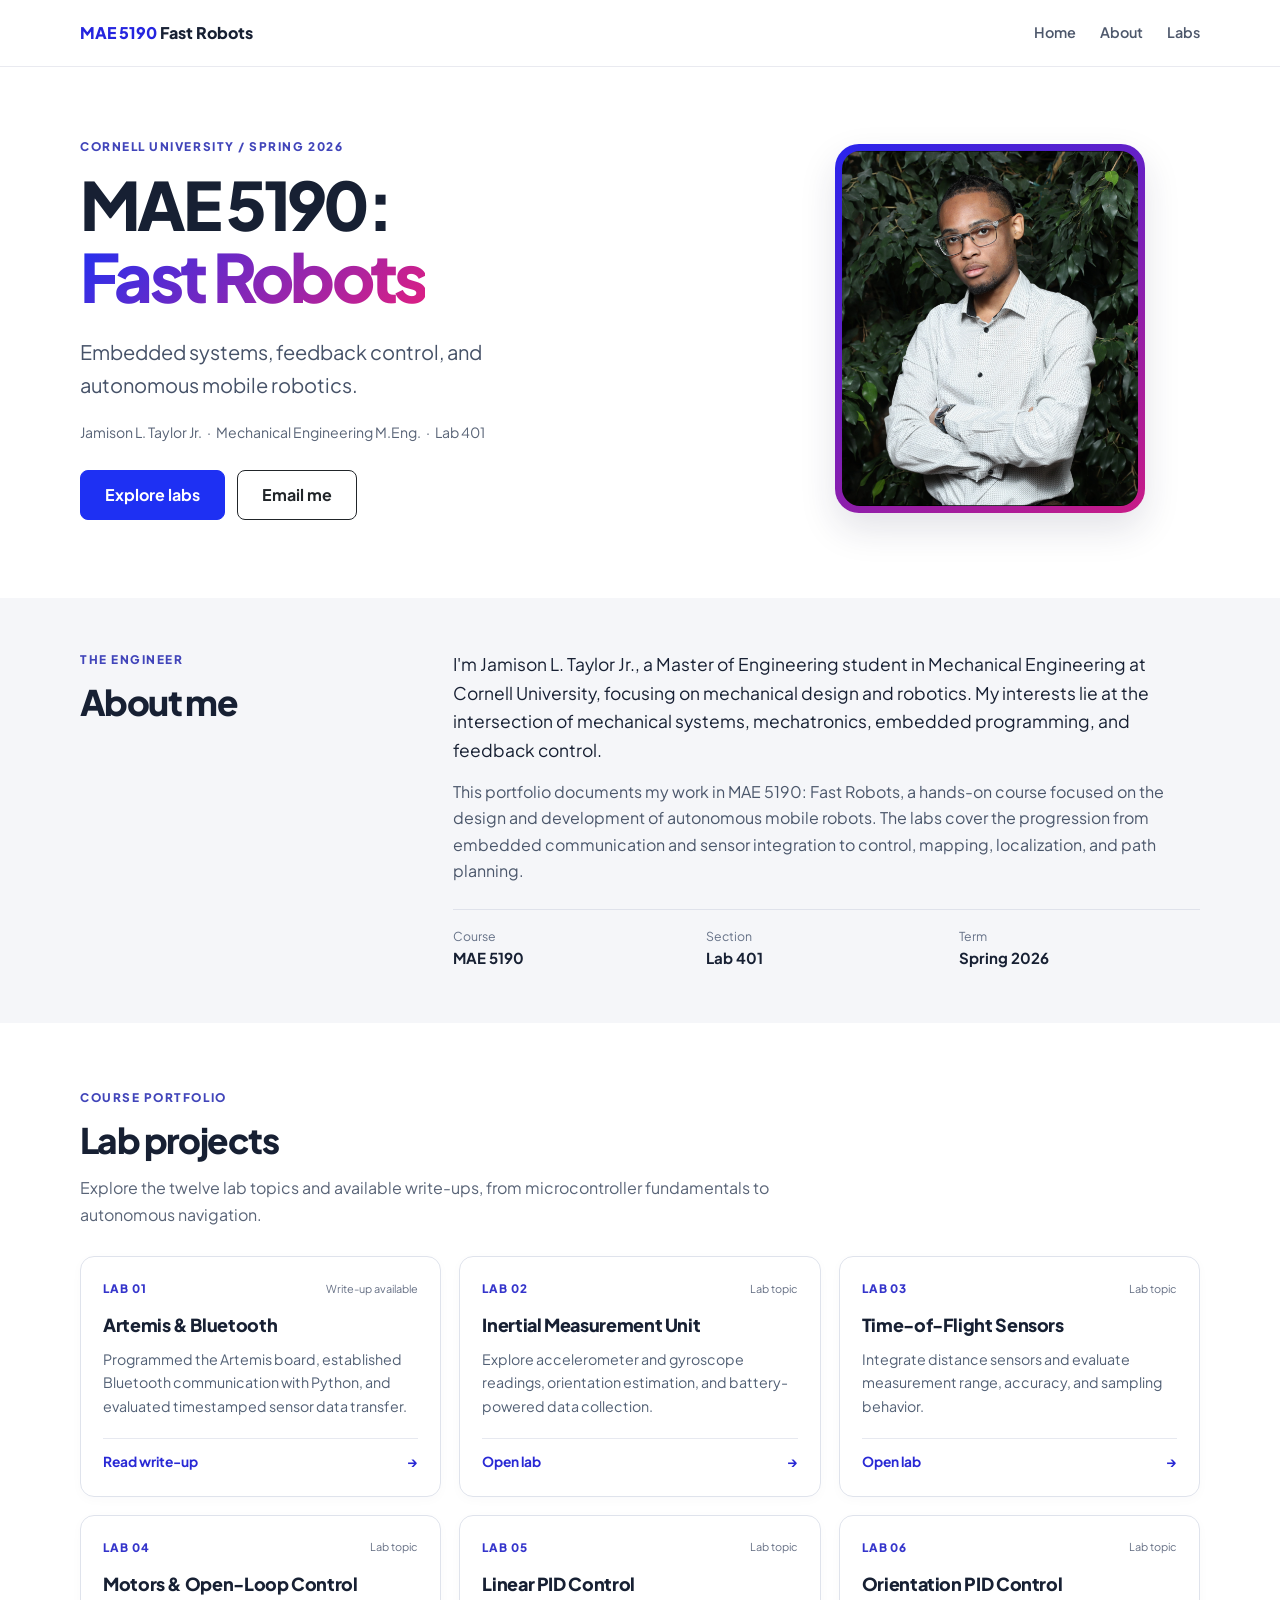
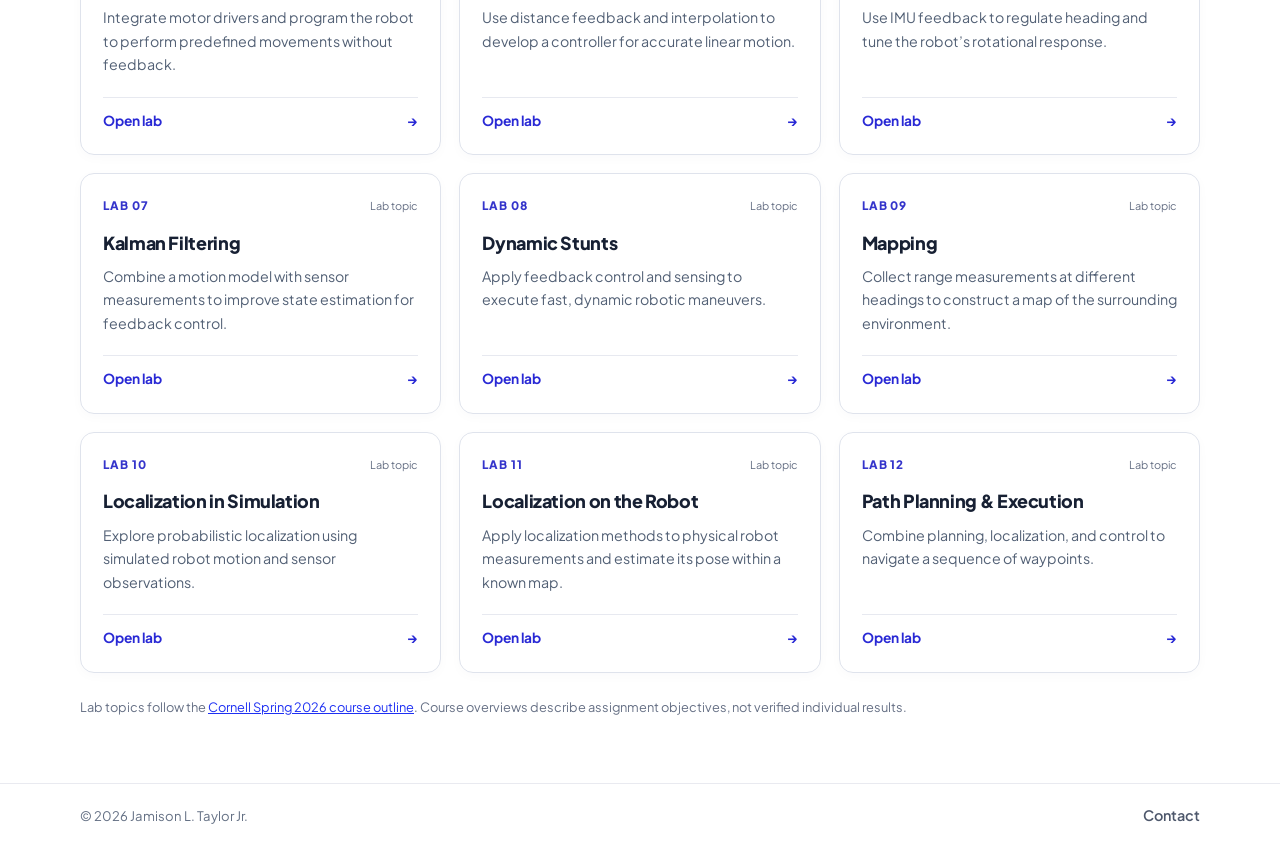
==== commit a145eff1: "front page update" ====
--- a/index.html
+++ b/index.html
@@ -1,443 +1,6 @@
 <!DOCTYPE html>
-<html lang="en">
-    <head>
-        <meta charset="utf-8" />
-        <meta name="viewport" content="width=device-width, initial-scale=1, shrink-to-fit=no" />
-        <meta name="description" content="" />
-        <meta name="author" content="" />
-        <title>MAE 5190 Fast Robots | Jamison Taylor Jr.</title>
-        <!-- Favicon-->
-        <link rel="icon" type="image/x-icon" href="assets/favicon.ico" />
-        <!-- Custom Google font-->
-        <link rel="preconnect" href="https://fonts.googleapis.com" />
-        <link rel="preconnect" href="https://fonts.gstatic.com" crossorigin />
-        <link href="https://fonts.googleapis.com/css2?family=Plus+Jakarta+Sans:wght@100;200;300;400;500;600;700;800;900&amp;display=swap" rel="stylesheet" />
-        <!-- Bootstrap icons-->
-        <link href="https://cdn.jsdelivr.net/npm/bootstrap-icons@1.8.1/font/bootstrap-icons.css" rel="stylesheet" />
-        <!-- Core theme CSS (includes Bootstrap)-->
-        <link href="css/styles.css" rel="stylesheet" />
-    </head>
-    <body class="d-flex flex-column h-100">
-        <main class="flex-shrink-0">
-            <!-- Navigation-->
-            <nav class="navbar navbar-expand-lg navbar-light bg-white py-3">
-                <div class="container px-5">
-                    <a class="navbar-brand" href="index.html"><span class="fw-bolder text-primary">MAE 5190 Fast Robots</span></a>
-                    <button class="navbar-toggler" type="button" data-bs-toggle="collapse" data-bs-target="#navbarSupportedContent" aria-controls="navbarSupportedContent" aria-expanded="false" aria-label="Toggle navigation"><span class="navbar-toggler-icon"></span></button>
-                    <div class="collapse navbar-collapse" id="navbarSupportedContent">
-                        <ul class="navbar-nav ms-auto mb-2 mb-lg-0 small fw-bolder">
-                            <li class="nav-item"><a class="nav-link" href="index.html">Home</a></li>
-                            <li class="nav-item"><a class="nav-link" href="#labs">Labs</a></li>
-                            <li class="nav-item"><a class="nav-link" href="#about">About</a></li>
-</ul>
-                    </div>
-                </div>
-            </nav>
-            <!-- Header-->
-            <header class="py-5">
-                <div class="container px-5 pb-5">
-                    <div class="row gx-5 align-items-center">
-                        <div class="col-xxl-5">
-                            <!-- Header text content-->
-                            <div class="text-center text-xxl-start">
-                                <div class="badge bg-gradient-primary-to-secondary text-white mb-4"><div class="text-uppercase">Cornell MAE &middot; Robotics &middot; Prototyping</div></div>
-                                <div class="fs-3 fw-light text-muted">Course portfolio for</div>
-                                <h1 class="display-3 fw-bolder mb-5"><span class="text-gradient d-inline">MAE 5190: Fast Robots</span></h1>
-                                <div class="fs-5 text-muted mb-4">Lab Section: <span class="fw-semibold">Lab 401</span> &nbsp;&middot;&nbsp; Major: <span class="fw-semibold">Mechanical Engineering (M.Eng.)</span></div>
-                                <div class="d-grid gap-3 d-sm-flex justify-content-sm-center justify-content-xxl-start mb-3">
-                                    <a class="btn btn-primary btn-lg px-5 py-3 me-sm-3 fs-6 fw-bolder" href="#labs">View Labs</a>
-                                    <a class="btn btn-outline-dark btn-lg px-5 py-3 fs-6 fw-bolder" href="mailto:jlt243@cornell.edu">Email Me</a>
-                                </div>
-                            </div>
-                        </div>
-                        <div class="col-xxl-7">
-                            <!-- Header profile picture-->
-                            <div class="d-flex justify-content-center mt-5 mt-xxl-0">
-                                <div class="profile bg-gradient-primary-to-secondary">
-                                    <!-- TIP: For best results, use a photo with a transparent background like the demo example below-->
-                                    <!-- Watch a tutorial on how to do this on YouTube (link)-->
-                                    <img class="profile-img" src="assets/profile.jpg" alt="..." />
-                                    <div class="dots-1">
-                                        <!-- SVG Dots-->
-                                        <svg version="1.1" xmlns="http://www.w3.org/2000/svg" xmlns:xlink="http://www.w3.org/1999/xlink" x="0px" y="0px" viewBox="0 0 191.6 1215.4" style="enable-background: new 0 0 191.6 1215.4" xml:space="preserve">
-                                            <g transform="translate(0.000000,1280.000000) scale(0.100000,-0.100000)">
-                                                <path d="M227.7,12788.6c-105-35-200-141-222-248c-43-206,163-412,369-369c155,32,275,190,260,339c-11,105-90,213-190,262        C383.7,12801.6,289.7,12808.6,227.7,12788.6z"></path>
-                                                <path d="M1507.7,12788.6c-151-50-253-216-222-362c25-119,136-230,254-255c194-41,395,142,375,339c-11,105-90,213-190,262        C1663.7,12801.6,1569.7,12808.6,1507.7,12788.6z"></path>
-                                                <path d="M227.7,11508.6c-105-35-200-141-222-248c-43-206,163-412,369-369c155,32,275,190,260,339c-11,105-90,213-190,262        C383.7,11521.6,289.7,11528.6,227.7,11508.6z"></path>
-                                                <path d="M1507.7,11508.6c-151-50-253-216-222-362c25-119,136-230,254-255c194-41,395,142,375,339c-11,105-90,213-190,262        C1663.7,11521.6,1569.7,11528.6,1507.7,11508.6z"></path>
-                                                <path d="M227.7,10228.6c-105-35-200-141-222-248c-43-206,163-412,369-369c155,32,275,190,260,339c-11,105-90,213-190,262        C383.7,10241.6,289.7,10248.6,227.7,10228.6z"></path>
-                                                <path d="M1507.7,10228.6c-105-35-200-141-222-248c-43-206,163-412,369-369c155,32,275,190,260,339c-11,105-90,213-190,262        C1663.7,10241.6,1569.7,10248.6,1507.7,10228.6z"></path>
-                                                <path d="M227.7,8948.6c-105-35-200-141-222-248c-43-206,163-412,369-369c155,32,275,190,260,339c-11,105-90,213-190,262        C383.7,8961.6,289.7,8968.6,227.7,8948.6z"></path>
-                                                <path d="M1507.7,8948.6c-105-35-200-141-222-248c-43-206,163-412,369-369c155,32,275,190,260,339c-11,105-90,213-190,262        C1663.7,8961.6,1569.7,8968.6,1507.7,8948.6z"></path>
-                                                <path d="M227.7,7668.6c-105-35-200-141-222-248c-43-206,163-412,369-369c155,32,275,190,260,339c-11,105-90,213-190,262        C383.7,7681.6,289.7,7688.6,227.7,7668.6z"></path>
-                                                <path d="M1507.7,7668.6c-105-35-200-141-222-248c-43-206,163-412,369-369c155,32,275,190,260,339c-11,105-90,213-190,262        C1663.7,7681.6,1569.7,7688.6,1507.7,7668.6z"></path>
-                                                <path d="M227.7,6388.6c-105-35-200-141-222-248c-43-206,163-412,369-369c155,32,275,190,260,339c-11,105-90,213-190,262        C383.7,6401.6,289.7,6408.6,227.7,6388.6z"></path>
-                                                <path d="M1507.7,6388.6c-105-35-200-141-222-248c-43-206,163-412,369-369c155,32,275,190,260,339c-11,105-90,213-190,262        C1663.7,6401.6,1569.7,6408.6,1507.7,6388.6z"></path>
-                                                <path d="M227.7,5108.6c-105-35-200-141-222-248c-43-206,163-412,369-369c155,32,275,190,260,339c-11,105-90,213-190,262        C383.7,5121.6,289.7,5128.6,227.7,5108.6z"></path>
-                                                <path d="M1507.7,5108.6c-105-35-200-141-222-248c-43-206,163-412,369-369c155,32,275,190,260,339c-11,105-90,213-190,262        C1663.7,5121.6,1569.7,5128.6,1507.7,5108.6z"></path>
-                                                <path d="M227.7,3828.6c-105-35-200-141-222-248c-43-206,163-412,369-369c155,32,275,190,260,339c-11,105-90,213-190,262        C383.7,3841.6,289.7,3848.6,227.7,3828.6z"></path>
-                                                <path d="M1507.7,3828.6c-105-35-200-141-222-248c-43-206,163-412,369-369c155,32,275,190,260,339c-11,105-90,213-190,262        C1663.7,3841.6,1569.7,3848.6,1507.7,3828.6z"></path>
-                                                <path d="M227.7,2548.6c-105-35-200-141-222-248c-43-206,163-412,369-369c155,32,275,190,260,339c-11,105-90,213-190,262        C383.7,2561.6,289.7,2568.6,227.7,2548.6z"></path>
-                                                <path d="M1507.7,2548.6c-105-35-200-141-222-248c-43-206,163-412,369-369c155,32,275,190,260,339c-11,105-90,213-190,262        C1663.7,2561.6,1569.7,2568.6,1507.7,2548.6z"></path>
-                                                <path d="M227.7,1268.6c-105-35-200-141-222-248c-43-206,163-412,369-369c155,32,275,190,260,339c-11,105-90,213-190,262        C383.7,1281.6,289.7,1288.6,227.7,1268.6z"></path>
-                                                <path d="M1507.7,1268.6c-105-35-200-141-222-248c-43-206,163-412,369-369c155,32,275,190,260,339c-11,105-90,213-190,262        C1663.7,1281.6,1569.7,1288.6,1507.7,1268.6z"></path>
-                                            </g>
-                                        </svg>
-                                        <!-- END of SVG dots-->
-                                    </div>
-                                    <div class="dots-2">
-                                        <!-- SVG Dots-->
-                                        <svg version="1.1" xmlns="http://www.w3.org/2000/svg" xmlns:xlink="http://www.w3.org/1999/xlink" x="0px" y="0px" viewBox="0 0 191.6 1215.4" style="enable-background: new 0 0 191.6 1215.4" xml:space="preserve">
-                                            <g transform="translate(0.000000,1280.000000) scale(0.100000,-0.100000)">
-                                                <path d="M227.7,12788.6c-105-35-200-141-222-248c-43-206,163-412,369-369c155,32,275,190,260,339c-11,105-90,213-190,262        C383.7,12801.6,289.7,12808.6,227.7,12788.6z"></path>
-                                                <path d="M1507.7,12788.6c-151-50-253-216-222-362c25-119,136-230,254-255c194-41,395,142,375,339c-11,105-90,213-190,262        C1663.7,12801.6,1569.7,12808.6,1507.7,12788.6z"></path>
-                                                <path d="M227.7,11508.6c-105-35-200-141-222-248c-43-206,163-412,369-369c155,32,275,190,260,339c-11,105-90,213-190,262        C383.7,11521.6,289.7,11528.6,227.7,11508.6z"></path>
-                                                <path d="M1507.7,11508.6c-151-50-253-216-222-362c25-119,136-230,254-255c194-41,395,142,375,339c-11,105-90,213-190,262        C1663.7,11521.6,1569.7,11528.6,1507.7,11508.6z"></path>
-                                                <path d="M227.7,10228.6c-105-35-200-141-222-248c-43-206,163-412,369-369c155,32,275,190,260,339c-11,105-90,213-190,262        C383.7,10241.6,289.7,10248.6,227.7,10228.6z"></path>
-                                                <path d="M1507.7,10228.6c-105-35-200-141-222-248c-43-206,163-412,369-369c155,32,275,190,260,339c-11,105-90,213-190,262        C1663.7,10241.6,1569.7,10248.6,1507.7,10228.6z"></path>
-                                                <path d="M227.7,8948.6c-105-35-200-141-222-248c-43-206,163-412,369-369c155,32,275,190,260,339c-11,105-90,213-190,262        C383.7,8961.6,289.7,8968.6,227.7,8948.6z"></path>
-                                                <path d="M1507.7,8948.6c-105-35-200-141-222-248c-43-206,163-412,369-369c155,32,275,190,260,339c-11,105-90,213-190,262        C1663.7,8961.6,1569.7,8968.6,1507.7,8948.6z"></path>
-                                                <path d="M227.7,7668.6c-105-35-200-141-222-248c-43-206,163-412,369-369c155,32,275,190,260,339c-11,105-90,213-190,262        C383.7,7681.6,289.7,7688.6,227.7,7668.6z"></path>
-                                                <path d="M1507.7,7668.6c-105-35-200-141-222-248c-43-206,163-412,369-369c155,32,275,190,260,339c-11,105-90,213-190,262        C1663.7,7681.6,1569.7,7688.6,1507.7,7668.6z"></path>
-                                                <path d="M227.7,6388.6c-105-35-200-141-222-248c-43-206,163-412,369-369c155,32,275,190,260,339c-11,105-90,213-190,262        C383.7,6401.6,289.7,6408.6,227.7,6388.6z"></path>
-                                                <path d="M1507.7,6388.6c-105-35-200-141-222-248c-43-206,163-412,369-369c155,32,275,190,260,339c-11,105-90,213-190,262        C1663.7,6401.6,1569.7,6408.6,1507.7,6388.6z"></path>
-                                                <path d="M227.7,5108.6c-105-35-200-141-222-248c-43-206,163-412,369-369c155,32,275,190,260,339c-11,105-90,213-190,262        C383.7,5121.6,289.7,5128.6,227.7,5108.6z"></path>
-                                                <path d="M1507.7,5108.6c-105-35-200-141-222-248c-43-206,163-412,369-369c155,32,275,190,260,339c-11,105-90,213-190,262        C1663.7,5121.6,1569.7,5128.6,1507.7,5108.6z"></path>
-                                                <path d="M227.7,3828.6c-105-35-200-141-222-248c-43-206,163-412,369-369c155,32,275,190,260,339c-11,105-90,213-190,262        C383.7,3841.6,289.7,3848.6,227.7,3828.6z"></path>
-                                                <path d="M1507.7,3828.6c-105-35-200-141-222-248c-43-206,163-412,369-369c155,32,275,190,260,339c-11,105-90,213-190,262        C1663.7,3841.6,1569.7,3848.6,1507.7,3828.6z"></path>
-                                                <path d="M227.7,2548.6c-105-35-200-141-222-248c-43-206,163-412,369-369c155,32,275,190,260,339c-11,105-90,213-190,262        C383.7,2561.6,289.7,2568.6,227.7,2548.6z"></path>
-                                                <path d="M1507.7,2548.6c-105-35-200-141-222-248c-43-206,163-412,369-369c155,32,275,190,260,339c-11,105-90,213-190,262        C1663.7,2561.6,1569.7,2568.6,1507.7,2548.6z"></path>
-                                                <path d="M227.7,1268.6c-105-35-200-141-222-248c-43-206,163-412,369-369c155,32,275,190,260,339c-11,105-90,213-190,262        C383.7,1281.6,289.7,1288.6,227.7,1268.6z"></path>
-                                                <path d="M1507.7,1268.6c-105-35-200-141-222-248c-43-206,163-412,369-369c155,32,275,190,260,339c-11,105-90,213-190,262        C1663.7,1281.6,1569.7,1288.6,1507.7,1268.6z"></path>
-                                            </g>
-                                        </svg>
-                                        <!-- END of SVG dots-->
-                                    </div>
-                                    <div class="dots-3">
-                                        <!-- SVG Dots-->
-                                        <svg version="1.1" xmlns="http://www.w3.org/2000/svg" xmlns:xlink="http://www.w3.org/1999/xlink" x="0px" y="0px" viewBox="0 0 191.6 1215.4" style="enable-background: new 0 0 191.6 1215.4" xml:space="preserve">
-                                            <g transform="translate(0.000000,1280.000000) scale(0.100000,-0.100000)">
-                                                <path d="M227.7,12788.6c-105-35-200-141-222-248c-43-206,163-412,369-369c155,32,275,190,260,339c-11,105-90,213-190,262        C383.7,12801.6,289.7,12808.6,227.7,12788.6z"></path>
-                                                <path d="M1507.7,12788.6c-151-50-253-216-222-362c25-119,136-230,254-255c194-41,395,142,375,339c-11,105-90,213-190,262        C1663.7,12801.6,1569.7,12808.6,1507.7,12788.6z"></path>
-                                                <path d="M227.7,11508.6c-105-35-200-141-222-248c-43-206,163-412,369-369c155,32,275,190,260,339c-11,105-90,213-190,262        C383.7,11521.6,289.7,11528.6,227.7,11508.6z"></path>
-                                                <path d="M1507.7,11508.6c-151-50-253-216-222-362c25-119,136-230,254-255c194-41,395,142,375,339c-11,105-90,213-190,262        C1663.7,11521.6,1569.7,11528.6,1507.7,11508.6z"></path>
-                                                <path d="M227.7,10228.6c-105-35-200-141-222-248c-43-206,163-412,369-369c155,32,275,190,260,339c-11,105-90,213-190,262        C383.7,10241.6,289.7,10248.6,227.7,10228.6z"></path>
-                                                <path d="M1507.7,10228.6c-105-35-200-141-222-248c-43-206,163-412,369-369c155,32,275,190,260,339c-11,105-90,213-190,262        C1663.7,10241.6,1569.7,10248.6,1507.7,10228.6z"></path>
-                                                <path d="M227.7,8948.6c-105-35-200-141-222-248c-43-206,163-412,369-369c155,32,275,190,260,339c-11,105-90,213-190,262        C383.7,8961.6,289.7,8968.6,227.7,8948.6z"></path>
-                                                <path d="M1507.7,8948.6c-105-35-200-141-222-248c-43-206,163-412,369-369c155,32,275,190,260,339c-11,105-90,213-190,262        C1663.7,8961.6,1569.7,8968.6,1507.7,8948.6z"></path>
-                                                <path d="M227.7,7668.6c-105-35-200-141-222-248c-43-206,163-412,369-369c155,32,275,190,260,339c-11,105-90,213-190,262        C383.7,7681.6,289.7,7688.6,227.7,7668.6z"></path>
-                                                <path d="M1507.7,7668.6c-105-35-200-141-222-248c-43-206,163-412,369-369c155,32,275,190,260,339c-11,105-90,213-190,262        C1663.7,7681.6,1569.7,7688.6,1507.7,7668.6z"></path>
-                                                <path d="M227.7,6388.6c-105-35-200-141-222-248c-43-206,163-412,369-369c155,32,275,190,260,339c-11,105-90,213-190,262        C383.7,6401.6,289.7,6408.6,227.7,6388.6z"></path>
-                                                <path d="M1507.7,6388.6c-105-35-200-141-222-248c-43-206,163-412,369-369c155,32,275,190,260,339c-11,105-90,213-190,262        C1663.7,6401.6,1569.7,6408.6,1507.7,6388.6z"></path>
-                                                <path d="M227.7,5108.6c-105-35-200-141-222-248c-43-206,163-412,369-369c155,32,275,190,260,339c-11,105-90,213-190,262        C383.7,5121.6,289.7,5128.6,227.7,5108.6z"></path>
-                                                <path d="M1507.7,5108.6c-105-35-200-141-222-248c-43-206,163-412,369-369c155,32,275,190,260,339c-11,105-90,213-190,262        C1663.7,5121.6,1569.7,5128.6,1507.7,5108.6z"></path>
-                                                <path d="M227.7,3828.6c-105-35-200-141-222-248c-43-206,163-412,369-369c155,32,275,190,260,339c-11,105-90,213-190,262        C383.7,3841.6,289.7,3848.6,227.7,3828.6z"></path>
-                                                <path d="M1507.7,3828.6c-105-35-200-141-222-248c-43-206,163-412,369-369c155,32,275,190,260,339c-11,105-90,213-190,262        C1663.7,3841.6,1569.7,3848.6,1507.7,3828.6z"></path>
-                                                <path d="M227.7,2548.6c-105-35-200-141-222-248c-43-206,163-412,369-369c155,32,275,190,260,339c-11,105-90,213-190,262        C383.7,2561.6,289.7,2568.6,227.7,2548.6z"></path>
-                                                <path d="M1507.7,2548.6c-105-35-200-141-222-248c-43-206,163-412,369-369c155,32,275,190,260,339c-11,105-90,213-190,262        C1663.7,2561.6,1569.7,2568.6,1507.7,2548.6z"></path>
-                                                <path d="M227.7,1268.6c-105-35-200-141-222-248c-43-206,163-412,369-369c155,32,275,190,260,339c-11,105-90,213-190,262        C383.7,1281.6,289.7,1288.6,227.7,1268.6z"></path>
-                                                <path d="M1507.7,1268.6c-105-35-200-141-222-248c-43-206,163-412,369-369c155,32,275,190,260,339c-11,105-90,213-190,262        C1663.7,1281.6,1569.7,1288.6,1507.7,1268.6z"></path>
-                                            </g>
-                                        </svg>
-                                        <!-- END of SVG dots-->
-                                    </div>
-                                    <div class="dots-4">
-                                        <!-- SVG Dots-->
-                                        <svg version="1.1" xmlns="http://www.w3.org/2000/svg" xmlns:xlink="http://www.w3.org/1999/xlink" x="0px" y="0px" viewBox="0 0 191.6 1215.4" style="enable-background: new 0 0 191.6 1215.4" xml:space="preserve">
-                                            <g transform="translate(0.000000,1280.000000) scale(0.100000,-0.100000)">
-                                                <path d="M227.7,12788.6c-105-35-200-141-222-248c-43-206,163-412,369-369c155,32,275,190,260,339c-11,105-90,213-190,262        C383.7,12801.6,289.7,12808.6,227.7,12788.6z"></path>
-                                                <path d="M1507.7,12788.6c-151-50-253-216-222-362c25-119,136-230,254-255c194-41,395,142,375,339c-11,105-90,213-190,262        C1663.7,12801.6,1569.7,12808.6,1507.7,12788.6z"></path>
-                                                <path d="M227.7,11508.6c-105-35-200-141-222-248c-43-206,163-412,369-369c155,32,275,190,260,339c-11,105-90,213-190,262        C383.7,11521.6,289.7,11528.6,227.7,11508.6z"></path>
-                                                <path d="M1507.7,11508.6c-151-50-253-216-222-362c25-119,136-230,254-255c194-41,395,142,375,339c-11,105-90,213-190,262        C1663.7,11521.6,1569.7,11528.6,1507.7,11508.6z"></path>
-                                                <path d="M227.7,10228.6c-105-35-200-141-222-248c-43-206,163-412,369-369c155,32,275,190,260,339c-11,105-90,213-190,262        C383.7,10241.6,289.7,10248.6,227.7,10228.6z"></path>
-                                                <path d="M1507.7,10228.6c-105-35-200-141-222-248c-43-206,163-412,369-369c155,32,275,190,260,339c-11,105-90,213-190,262        C1663.7,10241.6,1569.7,10248.6,1507.7,10228.6z"></path>
-                                                <path d="M227.7,8948.6c-105-35-200-141-222-248c-43-206,163-412,369-369c155,32,275,190,260,339c-11,105-90,213-190,262        C383.7,8961.6,289.7,8968.6,227.7,8948.6z"></path>
-                                                <path d="M1507.7,8948.6c-105-35-200-141-222-248c-43-206,163-412,369-369c155,32,275,190,260,339c-11,105-90,213-190,262        C1663.7,8961.6,1569.7,8968.6,1507.7,8948.6z"></path>
-                                                <path d="M227.7,7668.6c-105-35-200-141-222-248c-43-206,163-412,369-369c155,32,275,190,260,339c-11,105-90,213-190,262        C383.7,7681.6,289.7,7688.6,227.7,7668.6z"></path>
-                                                <path d="M1507.7,7668.6c-105-35-200-141-222-248c-43-206,163-412,369-369c155,32,275,190,260,339c-11,105-90,213-190,262        C1663.7,7681.6,1569.7,7688.6,1507.7,7668.6z"></path>
-                                                <path d="M227.7,6388.6c-105-35-200-141-222-248c-43-206,163-412,369-369c155,32,275,190,260,339c-11,105-90,213-190,262        C383.7,6401.6,289.7,6408.6,227.7,6388.6z"></path>
-                                                <path d="M1507.7,6388.6c-105-35-200-141-222-248c-43-206,163-412,369-369c155,32,275,190,260,339c-11,105-90,213-190,262        C1663.7,6401.6,1569.7,6408.6,1507.7,6388.6z"></path>
-                                                <path d="M227.7,5108.6c-105-35-200-141-222-248c-43-206,163-412,369-369c155,32,275,190,260,339c-11,105-90,213-190,262        C383.7,5121.6,289.7,5128.6,227.7,5108.6z"></path>
-                                                <path d="M1507.7,5108.6c-105-35-200-141-222-248c-43-206,163-412,369-369c155,32,275,190,260,339c-11,105-90,213-190,262        C1663.7,5121.6,1569.7,5128.6,1507.7,5108.6z"></path>
-                                                <path d="M227.7,3828.6c-105-35-200-141-222-248c-43-206,163-412,369-369c155,32,275,190,260,339c-11,105-90,213-190,262        C383.7,3841.6,289.7,3848.6,227.7,3828.6z"></path>
-                                                <path d="M1507.7,3828.6c-105-35-200-141-222-248c-43-206,163-412,369-369c155,32,275,190,260,339c-11,105-90,213-190,262        C1663.7,3841.6,1569.7,3848.6,1507.7,3828.6z"></path>
-                                                <path d="M227.7,2548.6c-105-35-200-141-222-248c-43-206,163-412,369-369c155,32,275,190,260,339c-11,105-90,213-190,262        C383.7,2561.6,289.7,2568.6,227.7,2548.6z"></path>
-                                                <path d="M1507.7,2548.6c-105-35-200-141-222-248c-43-206,163-412,369-369c155,32,275,190,260,339c-11,105-90,213-190,262        C1663.7,2561.6,1569.7,2568.6,1507.7,2548.6z"></path>
-                                                <path d="M227.7,1268.6c-105-35-200-141-222-248c-43-206,163-412,369-369c155,32,275,190,260,339c-11,105-90,213-190,262        C383.7,1281.6,289.7,1288.6,227.7,1268.6z"></path>
-                                                <path d="M1507.7,1268.6c-105-35-200-141-222-248c-43-206,163-412,369-369c155,32,275,190,260,339c-11,105-90,213-190,262        C1663.7,1281.6,1569.7,1288.6,1507.7,1268.6z"></path>
-                                            </g>
-                                        </svg>
-                                        <!-- END of SVG dots-->
-                                    </div>
-                                </div>
-                            </div>
-                        </div>
-                    </div>
-                </div>
-            </header>
-            <!-- About Section-->
-            <section id="about" class="bg-light py-5">
-                <div class="container px-5">
-                    <div class="row gx-5 justify-content-center">
-                        <div class="col-xxl-8">
-                            <div class="text-center my-5">
-                                <h2 class="display-5 fw-bolder"><span class="text-gradient d-inline">About Me</span></h2>
-                                <p class="lead fw-light mb-4">I'm <span class="fw-semibold">Jamison L. Taylor Jr.</span> I am a Ung. Senior and Masters student studying Mechanical Engineering. I've recently gotten into robotics and I would like to learn more! This site will document my work in <span class="fw-semibold">MAE 5190 (Fast Robots)</span>.</p>
-                                <p class="text-muted">I'm in <span class="fw-semibold">Lab 401</span> and I'll be posting each lab write-up here (Labs 1–12). You can click into any lab for the full breakdown. I'll be adding the detailed content, code snippets, and results throughout the semester.</p>
-                                <div class="row justify-content-center mt-4">
-                                    <div class="col-md-8">
-                                        <div class="card shadow-sm">
-                                            <div class="card-body">
-                                                <div class="row g-3">
-                                                    <div class="col-sm-6"><div class="text-muted small">Course</div><div class="fw-semibold">MAE 5190 (Fast Robots)</div></div>
-                                                    <div class="col-sm-6"><div class="text-muted small">Lab Section</div><div class="fw-semibold">Lab 401</div></div>
-                                                    <div class="col-sm-6"><div class="text-muted small">Major</div><div class="fw-semibold">Mechanical Engineering</div></div>
-                                                    <div class="col-sm-6"><div class="text-muted small">Email</div><div class="fw-semibold"><a href="mailto:jlt243@cornell.edu">jlt243@cornell.edu</a></div></div>
-                                                </div>
-                                            </div>
-                                        </div>
-                                    </div>
-                                </div>
-                            </div>
-                        </div>
-                    </div>
-                </div>
-            </section>
-            <!-- Labs Section-->
-            <section id="labs" class="py-5">
-                <div class="container px-5">
-                    <div class="text-center mb-5">
-                        <h2 class="display-5 fw-bolder"><span class="text-gradient d-inline">Labs 1–12</span></h2>
-                        <p class="lead fw-light text-muted">Click a lab to see the write-up.</p>
-                    </div>
-                    <div class="row g-4">
-                        <div class="col-12 col-md-6 col-lg-4">
-                            <div class="card h-100 shadow-sm">
-                                <div class="card-body d-flex flex-column">
-                                    <div class="d-flex justify-content-between align-items-start">
-                                        <div>
-                                            <div class="small text-muted">MAE 5190</div>
-                                            <h3 class="h5 fw-bolder mb-2">Lab 01</h3>
-                                        </div>
-                                        <span class="badge bg-primary">Lab 01</span>
-                                    </div>
-                                    <p class="text-muted mb-4">Placeholder summary for Lab 01. Add a 1–2 sentence overview of what you built/tested.</p>
-                                    <div class="mt-auto">
-                                        <a class="btn btn-outline-primary w-100" href="Labs/lab01.html">Open Lab 01</a>
-                                    </div>
-                                </div>
-                            </div>
-                        </div>
-                        <div class="col-12 col-md-6 col-lg-4">
-                            <div class="card h-100 shadow-sm">
-                                <div class="card-body d-flex flex-column">
-                                    <div class="d-flex justify-content-between align-items-start">
-                                        <div>
-                                            <div class="small text-muted">MAE 5190</div>
-                                            <h3 class="h5 fw-bolder mb-2">Lab 02</h3>
-                                        </div>
-                                        <span class="badge bg-primary">Lab 02</span>
-                                    </div>
-                                    <p class="text-muted mb-4">Placeholder summary for Lab 02. Add a 1–2 sentence overview of what you built/tested.</p>
-                                    <div class="mt-auto">
-                                        <a class="btn btn-outline-primary w-100" href="Labs/lab02.html">Open Lab 02</a>
-                                    </div>
-                                </div>
-                            </div>
-                        </div>
-                        <div class="col-12 col-md-6 col-lg-4">
-                            <div class="card h-100 shadow-sm">
-                                <div class="card-body d-flex flex-column">
-                                    <div class="d-flex justify-content-between align-items-start">
-                                        <div>
-                                            <div class="small text-muted">MAE 5190</div>
-                                            <h3 class="h5 fw-bolder mb-2">Lab 03</h3>
-                                        </div>
-                                        <span class="badge bg-primary">Lab 03</span>
-                                    </div>
-                                    <p class="text-muted mb-4">Placeholder summary for Lab 03. Add a 1–2 sentence overview of what you built/tested.</p>
-                                    <div class="mt-auto">
-                                        <a class="btn btn-outline-primary w-100" href="Labs/lab03.html">Open Lab 03</a>
-                                    </div>
-                                </div>
-                            </div>
-                        </div>
-                        <div class="col-12 col-md-6 col-lg-4">
-                            <div class="card h-100 shadow-sm">
-                                <div class="card-body d-flex flex-column">
-                                    <div class="d-flex justify-content-between align-items-start">
-                                        <div>
-                                            <div class="small text-muted">MAE 5190</div>
-                                            <h3 class="h5 fw-bolder mb-2">Lab 04</h3>
-                                        </div>
-                                        <span class="badge bg-primary">Lab 04</span>
-                                    </div>
-                                    <p class="text-muted mb-4">Placeholder summary for Lab 04. Add a 1–2 sentence overview of what you built/tested.</p>
-                                    <div class="mt-auto">
-                                        <a class="btn btn-outline-primary w-100" href="Labs/lab04.html">Open Lab 04</a>
-                                    </div>
-                                </div>
-                            </div>
-                        </div>
-                        <div class="col-12 col-md-6 col-lg-4">
-                            <div class="card h-100 shadow-sm">
-                                <div class="card-body d-flex flex-column">
-                                    <div class="d-flex justify-content-between align-items-start">
-                                        <div>
-                                            <div class="small text-muted">MAE 5190</div>
-                                            <h3 class="h5 fw-bolder mb-2">Lab 05</h3>
-                                        </div>
-                                        <span class="badge bg-primary">Lab 05</span>
-                                    </div>
-                                    <p class="text-muted mb-4">Placeholder summary for Lab 05. Add a 1–2 sentence overview of what you built/tested.</p>
-                                    <div class="mt-auto">
-                                        <a class="btn btn-outline-primary w-100" href="Labs/lab05.html">Open Lab 05</a>
-                                    </div>
-                                </div>
-                            </div>
-                        </div>
-                        <div class="col-12 col-md-6 col-lg-4">
-                            <div class="card h-100 shadow-sm">
-                                <div class="card-body d-flex flex-column">
-                                    <div class="d-flex justify-content-between align-items-start">
-                                        <div>
-                                            <div class="small text-muted">MAE 5190</div>
-                                            <h3 class="h5 fw-bolder mb-2">Lab 06</h3>
-                                        </div>
-                                        <span class="badge bg-primary">Lab 06</span>
-                                    </div>
-                                    <p class="text-muted mb-4">Placeholder summary for Lab 06. Add a 1–2 sentence overview of what you built/tested.</p>
-                                    <div class="mt-auto">
-                                        <a class="btn btn-outline-primary w-100" href="Labs/lab06.html">Open Lab 06</a>
-                                    </div>
-                                </div>
-                            </div>
-                        </div>
-                        <div class="col-12 col-md-6 col-lg-4">
-                            <div class="card h-100 shadow-sm">
-                                <div class="card-body d-flex flex-column">
-                                    <div class="d-flex justify-content-between align-items-start">
-                                        <div>
-                                            <div class="small text-muted">MAE 5190</div>
-                                            <h3 class="h5 fw-bolder mb-2">Lab 07</h3>
-                                        </div>
-                                        <span class="badge bg-primary">Lab 07</span>
-                                    </div>
-                                    <p class="text-muted mb-4">Placeholder summary for Lab 07. Add a 1–2 sentence overview of what you built/tested.</p>
-                                    <div class="mt-auto">
-                                        <a class="btn btn-outline-primary w-100" href="Labs/lab07.html">Open Lab 07</a>
-                                    </div>
-                                </div>
-                            </div>
-                        </div>
-                        <div class="col-12 col-md-6 col-lg-4">
-                            <div class="card h-100 shadow-sm">
-                                <div class="card-body d-flex flex-column">
-                                    <div class="d-flex justify-content-between align-items-start">
-                                        <div>
-                                            <div class="small text-muted">MAE 5190</div>
-                                            <h3 class="h5 fw-bolder mb-2">Lab 08</h3>
-                                        </div>
-                                        <span class="badge bg-primary">Lab 08</span>
-                                    </div>
-                                    <p class="text-muted mb-4">Placeholder summary for Lab 08. Add a 1–2 sentence overview of what you built/tested.</p>
-                                    <div class="mt-auto">
-                                        <a class="btn btn-outline-primary w-100" href="Labs/lab08.html">Open Lab 08</a>
-                                    </div>
-                                </div>
-                            </div>
-                        </div>
-                        <div class="col-12 col-md-6 col-lg-4">
-                            <div class="card h-100 shadow-sm">
-                                <div class="card-body d-flex flex-column">
-                                    <div class="d-flex justify-content-between align-items-start">
-                                        <div>
-                                            <div class="small text-muted">MAE 5190</div>
-                                            <h3 class="h5 fw-bolder mb-2">Lab 09</h3>
-                                        </div>
-                                        <span class="badge bg-primary">Lab 09</span>
-                                    </div>
-                                    <p class="text-muted mb-4">Placeholder summary for Lab 09. Add a 1–2 sentence overview of what you built/tested.</p>
-                                    <div class="mt-auto">
-                                        <a class="btn btn-outline-primary w-100" href="Labs/lab09.html">Open Lab 09</a>
-                                    </div>
-                                </div>
-                            </div>
-                        </div>
-                        <div class="col-12 col-md-6 col-lg-4">
-                            <div class="card h-100 shadow-sm">
-                                <div class="card-body d-flex flex-column">
-                                    <div class="d-flex justify-content-between align-items-start">
-                                        <div>
-                                            <div class="small text-muted">MAE 5190</div>
-                                            <h3 class="h5 fw-bolder mb-2">Lab 10</h3>
-                                        </div>
-                                        <span class="badge bg-primary">Lab 10</span>
-                                    </div>
-                                    <p class="text-muted mb-4">Placeholder summary for Lab 10. Add a 1–2 sentence overview of what you built/tested.</p>
-                                    <div class="mt-auto">
-                                        <a class="btn btn-outline-primary w-100" href="Labs/lab10.html">Open Lab 10</a>
-                                    </div>
-                                </div>
-                            </div>
-                        </div>
-                        <div class="col-12 col-md-6 col-lg-4">
-                            <div class="card h-100 shadow-sm">
-                                <div class="card-body d-flex flex-column">
-                                    <div class="d-flex justify-content-between align-items-start">
-                                        <div>
-                                            <div class="small text-muted">MAE 5190</div>
-                                            <h3 class="h5 fw-bolder mb-2">Lab 11</h3>
-                                        </div>
-                                        <span class="badge bg-primary">Lab 11</span>
-                                    </div>
-                                    <p class="text-muted mb-4">Placeholder summary for Lab 11. Add a 1–2 sentence overview of what you built/tested.</p>
-                                    <div class="mt-auto">
-                                        <a class="btn btn-outline-primary w-100" href="Labs/lab11.html">Open Lab 11</a>
-                                    </div>
-                                </div>
-                            </div>
-                        </div>
-                        <div class="col-12 col-md-6 col-lg-4">
-                            <div class="card h-100 shadow-sm">
-                                <div class="card-body d-flex flex-column">
-                                    <div class="d-flex justify-content-between align-items-start">
-                                        <div>
-                                            <div class="small text-muted">MAE 5190</div>
-                                            <h3 class="h5 fw-bolder mb-2">Lab 12</h3>
-                                        </div>
-                                        <span class="badge bg-primary">Lab 12</span>
-                                    </div>
-                                    <p class="text-muted mb-4">Placeholder summary for Lab 12. Add a 1–2 sentence overview of what you built/tested.</p>
-                                    <div class="mt-auto">
-                                        <a class="btn btn-outline-primary w-100" href="Labs/lab12.html">Open Lab 12</a>
-                                    </div>
-                                </div>
-                            </div>
-                        </div>
-                    </div>
-                </div>
-            </section>
-
-        </main>
-        <!-- Footer-->
-        <footer class="bg-white py-4 mt-auto">
-            <div class="container px-5">
-                <div class="row align-items-center justify-content-between flex-column flex-sm-row">
-                    <div class="col-auto"><div class="small m-0">Copyright &copy; Your Website 2023</div></div>
-                    <div class="col-auto">
-                        <a class="small" href="#!">Privacy</a>
-                        <span class="mx-1">&middot;</span>
-                        <a class="small" href="#!">Terms</a>
-                        <span class="mx-1">&middot;</span>
-                        <a class="small" href="#!">Contact</a>
-                    </div>
-                </div>
-            </div>
-        </footer>
-        <!-- Bootstrap core JS-->
-        <script src="https://cdn.jsdelivr.net/npm/bootstrap@5.2.3/dist/js/bootstrap.bundle.min.js"></script>
-        <!-- Core theme JS-->
-        <script src="js/scripts.js"></script>
-    </body>
-</html>
+<html lang="en"><head><meta charset="utf-8"><meta name="viewport" content="width=device-width, initial-scale=1"><meta name="description" content="Jamison L. Taylor Jr. — Cornell MAE 5190 Fast Robots course portfolio"><title>MAE 5190 Fast Robots | Jamison Taylor Jr.</title><link rel="icon" href="assets/favicon.ico"><link rel="preconnect" href="https://fonts.googleapis.com"><link rel="preconnect" href="https://fonts.gstatic.com" crossorigin><link href="https://fonts.googleapis.com/css2?family=Plus+Jakarta+Sans:wght@400;500;600;700;800&display=swap" rel="stylesheet"><link rel="stylesheet" href="css/styles.css"><link rel="stylesheet" href="css/home.css"></head>
+<body><header class="site-header"><nav class="site-wrap nav-inner" aria-label="Main navigation"><a class="brand" href="index.html">MAE 5190 <span>Fast Robots</span></a><div class="nav-links"><a href="index.html">Home</a><a href="#about">About</a><a href="#labs">Labs</a></div></nav></header><main>
+<section class="site-wrap hero"><div class="hero-copy"><p class="eyebrow">CORNELL UNIVERSITY / SPRING 2026</p><h1>MAE 5190:<br><span class="text-gradient">Fast Robots</span></h1><p class="hero-sub">Embedded systems, feedback control, and autonomous mobile robotics.</p><p class="hero-meta">Jamison L. Taylor Jr. <span>·</span> Mechanical Engineering M.Eng. <span>·</span> Lab 401</p><div class="hero-actions"><a class="btn btn-primary" href="#labs">Explore labs</a><a class="btn btn-outline-dark" href="mailto:jlt243@cornell.edu">Email me</a></div></div><div class="portrait-frame"><img src="assets/profile.jpg" alt="Portfolio profile portrait" width="1170" height="1403"></div></section>
+<section id="about" class="about-section"><div class="site-wrap about-grid"><div><p class="eyebrow">THE ENGINEER</p><h2>About me</h2></div><div><p class="bio">I'm Jamison L. Taylor Jr., a Master of Engineering student in Mechanical Engineering at Cornell University, focusing on mechanical design and robotics. My interests lie at the intersection of mechanical systems, mechatronics, embedded programming, and feedback control.</p><p>This portfolio documents my work in MAE 5190: Fast Robots, a hands-on course focused on the design and development of autonomous mobile robots. The labs cover the progression from embedded communication and sensor integration to control, mapping, localization, and path planning.</p><div class="facts"><div><span>Course</span><strong>MAE 5190</strong></div><div><span>Section</span><strong>Lab 401</strong></div><div><span>Term</span><strong>Spring 2026</strong></div></div></div></div></section>
+<section id="labs" class="site-wrap labs-section"><p class="eyebrow">COURSE PORTFOLIO</p><h2>Lab projects</h2><p class="section-intro">Explore the twelve lab topics and available write-ups, from microcontroller fundamentals to autonomous navigation.</p><div class="lab-grid"><article class="lab-card"><div class="lab-top"><span class="lab-number">LAB 01</span><span class="lab-status">Write-up available</span></div><h3>Artemis &amp; Bluetooth</h3><p>Programmed the Artemis board, established Bluetooth communication with Python, and evaluated timestamped sensor data transfer.</p><a class="lab-link" href="Labs/lab01.html">Read write-up <span aria-hidden="true">→</span></a></article><article class="lab-card"><div class="lab-top"><span class="lab-number">LAB 02</span><span class="lab-status">Lab topic</span></div><h3>Inertial Measurement Unit</h3><p>Explore accelerometer and gyroscope readings, orientation estimation, and battery-powered data collection.</p><a class="lab-link" href="Labs/lab02.html">Open lab <span aria-hidden="true">→</span></a></article><article class="lab-card"><div class="lab-top"><span class="lab-number">LAB 03</span><span class="lab-status">Lab topic</span></div><h3>Time-of-Flight Sensors</h3><p>Integrate distance sensors and evaluate measurement range, accuracy, and sampling behavior.</p><a class="lab-link" href="Labs/lab03.html">Open lab <span aria-hidden="true">→</span></a></article><article class="lab-card"><div class="lab-top"><span class="lab-number">LAB 04</span><span class="lab-status">Lab topic</span></div><h3>Motors &amp; Open-Loop Control</h3><p>Integrate motor drivers and program the robot to perform predefined movements without feedback.</p><a class="lab-link" href="Labs/lab04.html">Open lab <span aria-hidden="true">→</span></a></article><article class="lab-card"><div class="lab-top"><span class="lab-number">LAB 05</span><span class="lab-status">Lab topic</span></div><h3>Linear PID Control</h3><p>Use distance feedback and interpolation to develop a controller for accurate linear motion.</p><a class="lab-link" href="Labs/lab05.html">Open lab <span aria-hidden="true">→</span></a></article><article class="lab-card"><div class="lab-top"><span class="lab-number">LAB 06</span><span class="lab-status">Lab topic</span></div><h3>Orientation PID Control</h3><p>Use IMU feedback to regulate heading and tune the robot’s rotational response.</p><a class="lab-link" href="Labs/lab06.html">Open lab <span aria-hidden="true">→</span></a></article><article class="lab-card"><div class="lab-top"><span class="lab-number">LAB 07</span><span class="lab-status">Lab topic</span></div><h3>Kalman Filtering</h3><p>Combine a motion model with sensor measurements to improve state estimation for feedback control.</p><a class="lab-link" href="Labs/lab07.html">Open lab <span aria-hidden="true">→</span></a></article><article class="lab-card"><div class="lab-top"><span class="lab-number">LAB 08</span><span class="lab-status">Lab topic</span></div><h3>Dynamic Stunts</h3><p>Apply feedback control and sensing to execute fast, dynamic robotic maneuvers.</p><a class="lab-link" href="Labs/lab08.html">Open lab <span aria-hidden="true">→</span></a></article><article class="lab-card"><div class="lab-top"><span class="lab-number">LAB 09</span><span class="lab-status">Lab topic</span></div><h3>Mapping</h3><p>Collect range measurements at different headings to construct a map of the surrounding environment.</p><a class="lab-link" href="Labs/lab09.html">Open lab <span aria-hidden="true">→</span></a></article><article class="lab-card"><div class="lab-top"><span class="lab-number">LAB 10</span><span class="lab-status">Lab topic</span></div><h3>Localization in Simulation</h3><p>Explore probabilistic localization using simulated robot motion and sensor observations.</p><a class="lab-link" href="Labs/lab10.html">Open lab <span aria-hidden="true">→</span></a></article><article class="lab-card"><div class="lab-top"><span class="lab-number">LAB 11</span><span class="lab-status">Lab topic</span></div><h3>Localization on the Robot</h3><p>Apply localization methods to physical robot measurements and estimate its pose within a known map.</p><a class="lab-link" href="Labs/lab11.html">Open lab <span aria-hidden="true">→</span></a></article><article class="lab-card"><div class="lab-top"><span class="lab-number">LAB 12</span><span class="lab-status">Lab topic</span></div><h3>Path Planning &amp; Execution</h3><p>Combine planning, localization, and control to navigate a sequence of waypoints.</p><a class="lab-link" href="Labs/lab12.html">Open lab <span aria-hidden="true">→</span></a></article></div><p class="source-note">Lab topics follow the <a href="https://fastrobotscornell.github.io/FastRobots-2026/labs/">Cornell Spring 2026 course outline</a>. Course overviews describe assignment objectives, not verified individual results.</p></section></main><footer class="site-footer"><div class="site-wrap footer-inner"><span>© 2026 Jamison L. Taylor Jr.</span><a href="mailto:jlt243@cornell.edu">Contact</a></div></footer></body></html>
--- a/css/home.css
+++ b/css/home.css
@@ -0,0 +1 @@
+html{scroll-behavior:smooth}body{font-family:'Plus Jakarta Sans',system-ui,sans-serif;color:#172033;background:#fff;line-height:1.65}.site-wrap{width:min(1120px,calc(100% - 64px));margin-inline:auto}.site-header{border-bottom:1px solid #e9eaf0}.nav-inner,.footer-inner{display:flex;justify-content:space-between;align-items:center;gap:20px;padding-block:20px}.brand{font-weight:800;color:#2525df;text-decoration:none}.brand span{color:#172033}.nav-links{display:flex;gap:24px}.nav-links a,.site-footer a{color:#4d576b;text-decoration:none;font-weight:600;font-size:.9rem}.nav-links a:hover,.site-footer a:hover{color:#2525df}.hero{display:grid;grid-template-columns:1.2fr .8fr;align-items:center;gap:72px;padding-block:70px 78px}.eyebrow{font-size:.74rem;font-weight:800;letter-spacing:.13em;color:#4145ba;margin:0 0 12px}.hero h1{font-size:clamp(2.7rem,5.2vw,4.5rem);line-height:1.08;letter-spacing:-.055em;font-weight:800;margin:0 0 22px}.hero-sub{font-size:1.25rem;color:#465268;max-width:490px;margin-bottom:20px}.hero-meta{font-size:.88rem;color:#596477;margin-bottom:26px}.hero-meta span{padding:0 3px}.hero-actions{display:flex;flex-wrap:wrap;gap:12px}.hero-actions .btn{padding:12px 24px;font-weight:700;border-radius:8px}.portrait-frame{width:min(100%,310px);justify-self:center;padding:7px;border-radius:24px;background:linear-gradient(145deg,#2824ed,#c91b86);box-shadow:0 16px 36px #22234a20}.portrait-frame img{display:block;width:100%;height:auto;aspect-ratio:1170/1403;border-radius:18px;object-fit:cover}.about-section{background:#f5f6f9;padding-block:52px}.about-grid{display:grid;grid-template-columns:1fr 2.3fr;gap:48px}.site-wrap h2{font-size:2.2rem;font-weight:800;letter-spacing:-.045em;margin:0 0 14px}.about-grid p:not(.eyebrow){color:#4b576b;margin:0 0 14px}.about-grid .bio{color:#172033!important;font-size:1.09rem}.facts{display:grid;grid-template-columns:repeat(3,1fr);gap:12px;margin-top:24px;border-top:1px solid #dfe2eb;padding-top:16px}.facts span,.facts strong{display:block}.facts span{font-size:.77rem;color:#657187}.facts strong{font-size:.94rem}.labs-section{padding-block:65px}.section-intro{color:#596477;max-width:720px;margin-bottom:28px}.lab-grid{display:grid;grid-template-columns:repeat(3,minmax(0,1fr));gap:18px}.lab-card{border:1px solid #dfe3ec;border-radius:14px;padding:22px;display:flex;flex-direction:column;min-height:218px;box-shadow:0 3px 12px #16204406}.lab-card:hover{border-color:#8584ec;box-shadow:0 6px 20px #1620440c}.lab-top{display:flex;justify-content:space-between;align-items:center;gap:10px;margin-bottom:15px}.lab-number{font-size:.73rem;font-weight:800;letter-spacing:.08em;color:#3535cb}.lab-status{font-size:.68rem;color:#667085}.lab-card h3{font-size:1.12rem;line-height:1.35;font-weight:800;margin:0 0 10px;letter-spacing:-.02em}.lab-card p{font-size:.89rem;color:#526075;margin:0 0 20px}.lab-link{margin-top:auto;border-top:1px solid #e7e9f0;padding-top:12px;text-decoration:none;color:#2929d5;font-size:.86rem;font-weight:700;display:flex;justify-content:space-between}.source-note{font-size:.8rem;color:#667085;margin:24px 0 0}.site-footer{border-top:1px solid #e9eaf0;color:#647084;font-size:.82rem}@media(max-width:900px){.hero{gap:36px}.lab-grid{grid-template-columns:repeat(2,minmax(0,1fr))}.about-grid{gap:25px}}@media(max-width:640px){.site-wrap{width:calc(100% - 36px)}.nav-inner{flex-wrap:wrap;gap:8px}.nav-links{gap:18px}.hero{grid-template-columns:1fr;gap:30px;padding-block:42px}.portrait-frame{width:min(70%,260px)}.about-grid{grid-template-columns:1fr;gap:10px}.lab-grid{grid-template-columns:1fr}.labs-section{padding-block:42px}.facts{gap:8px}.lab-card{min-height:0}.hero h1{font-size:3rem}}
